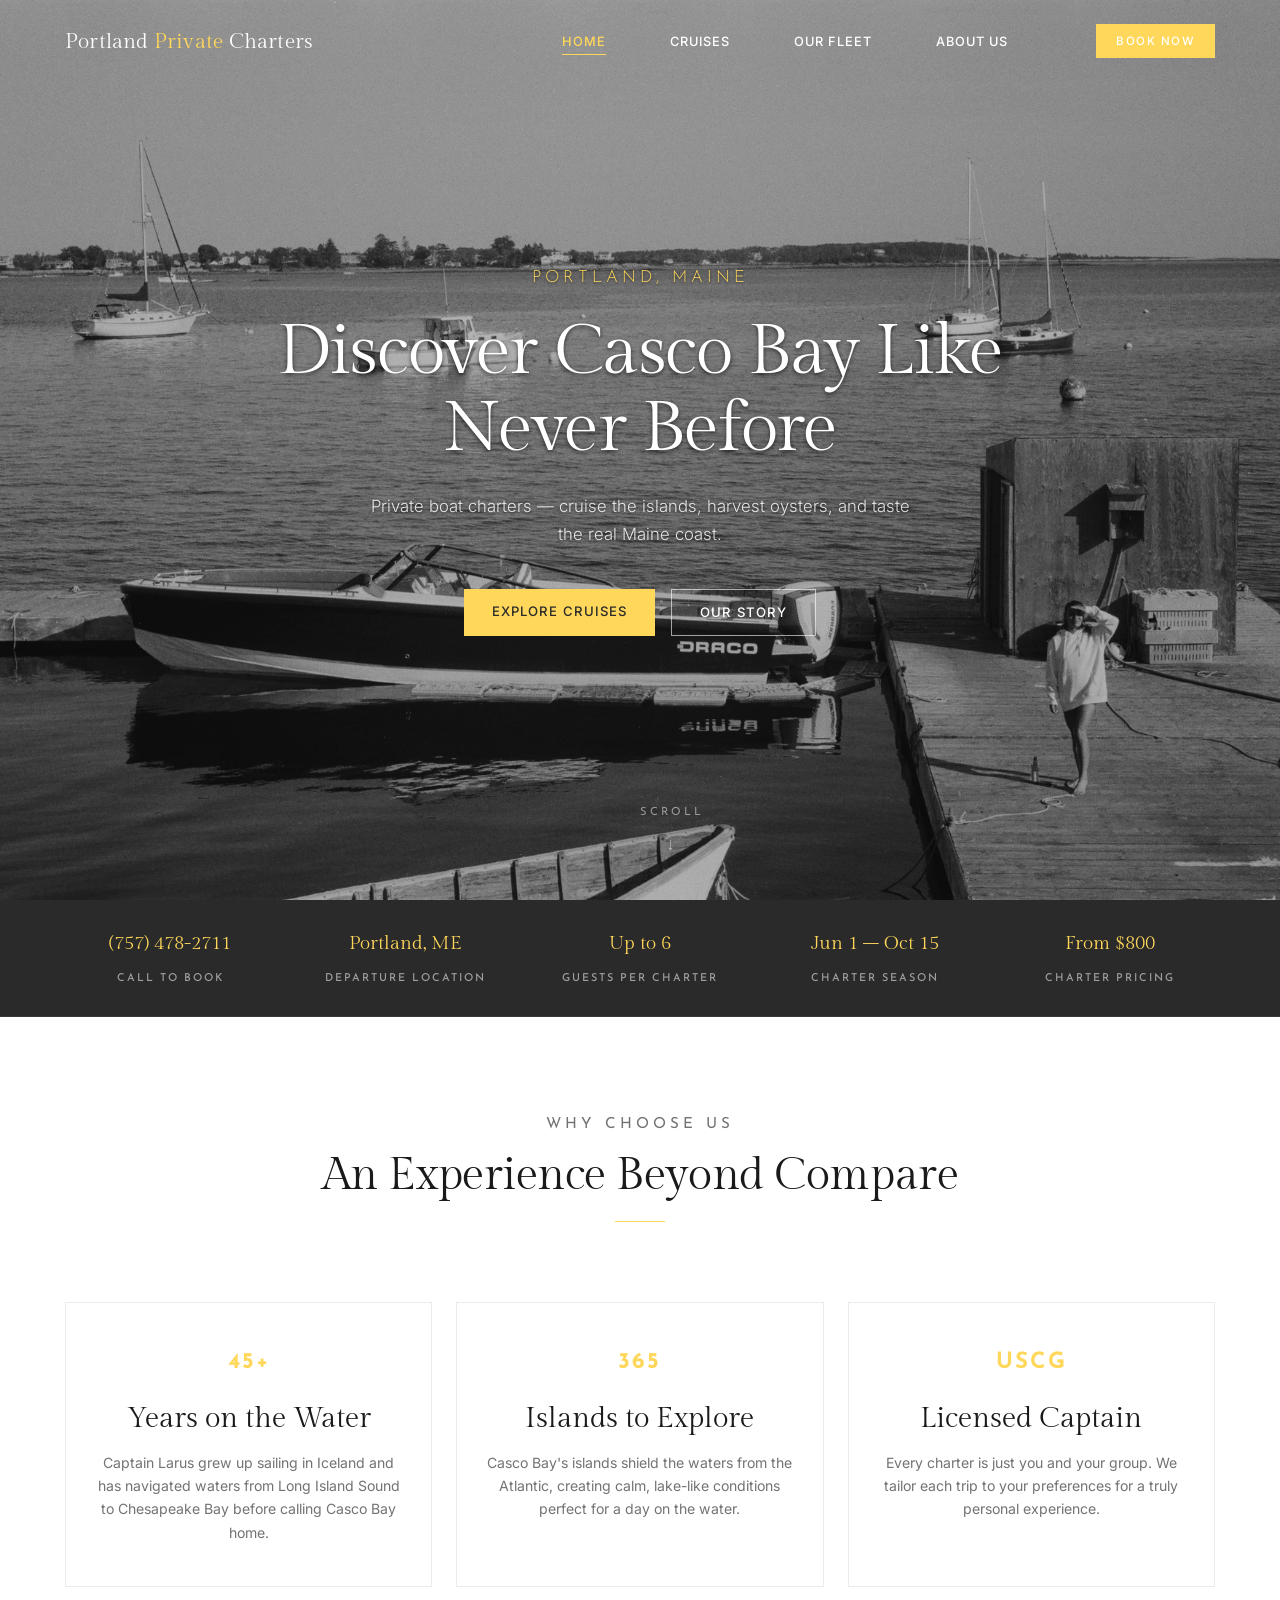
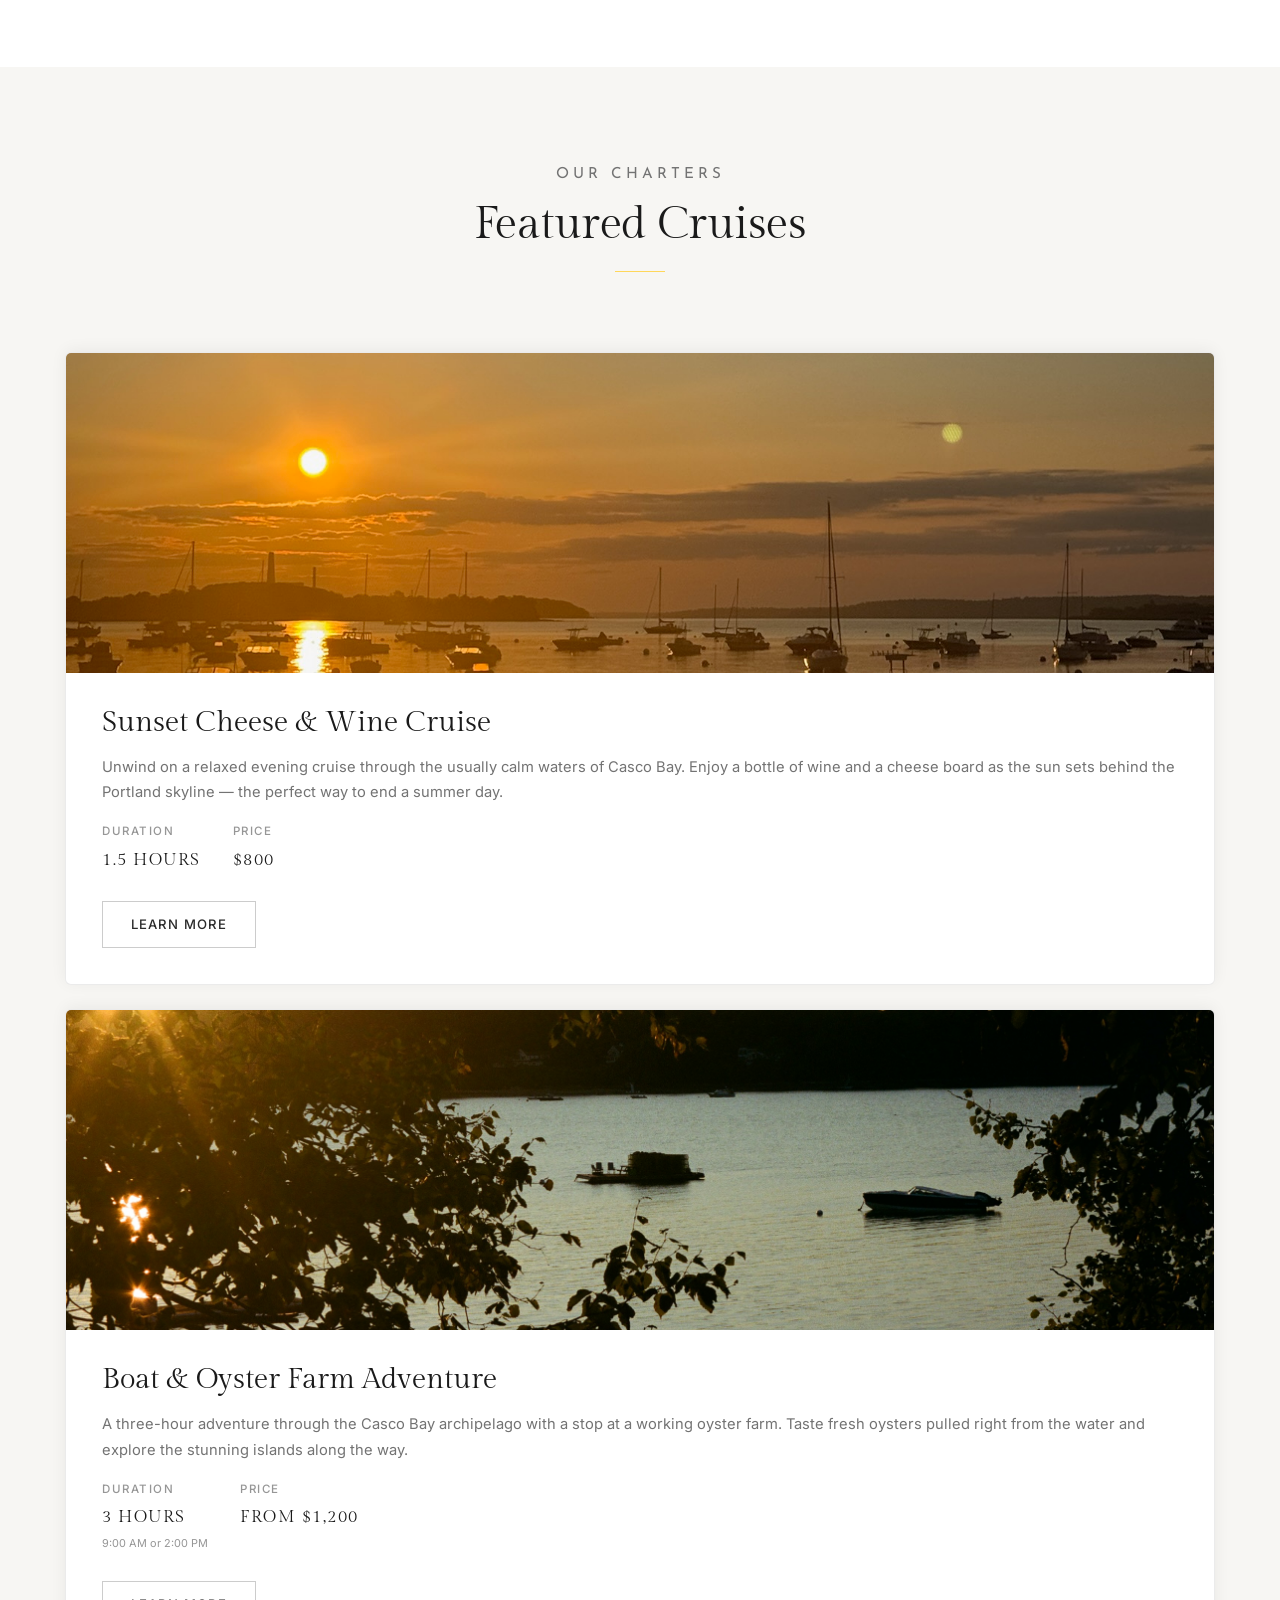
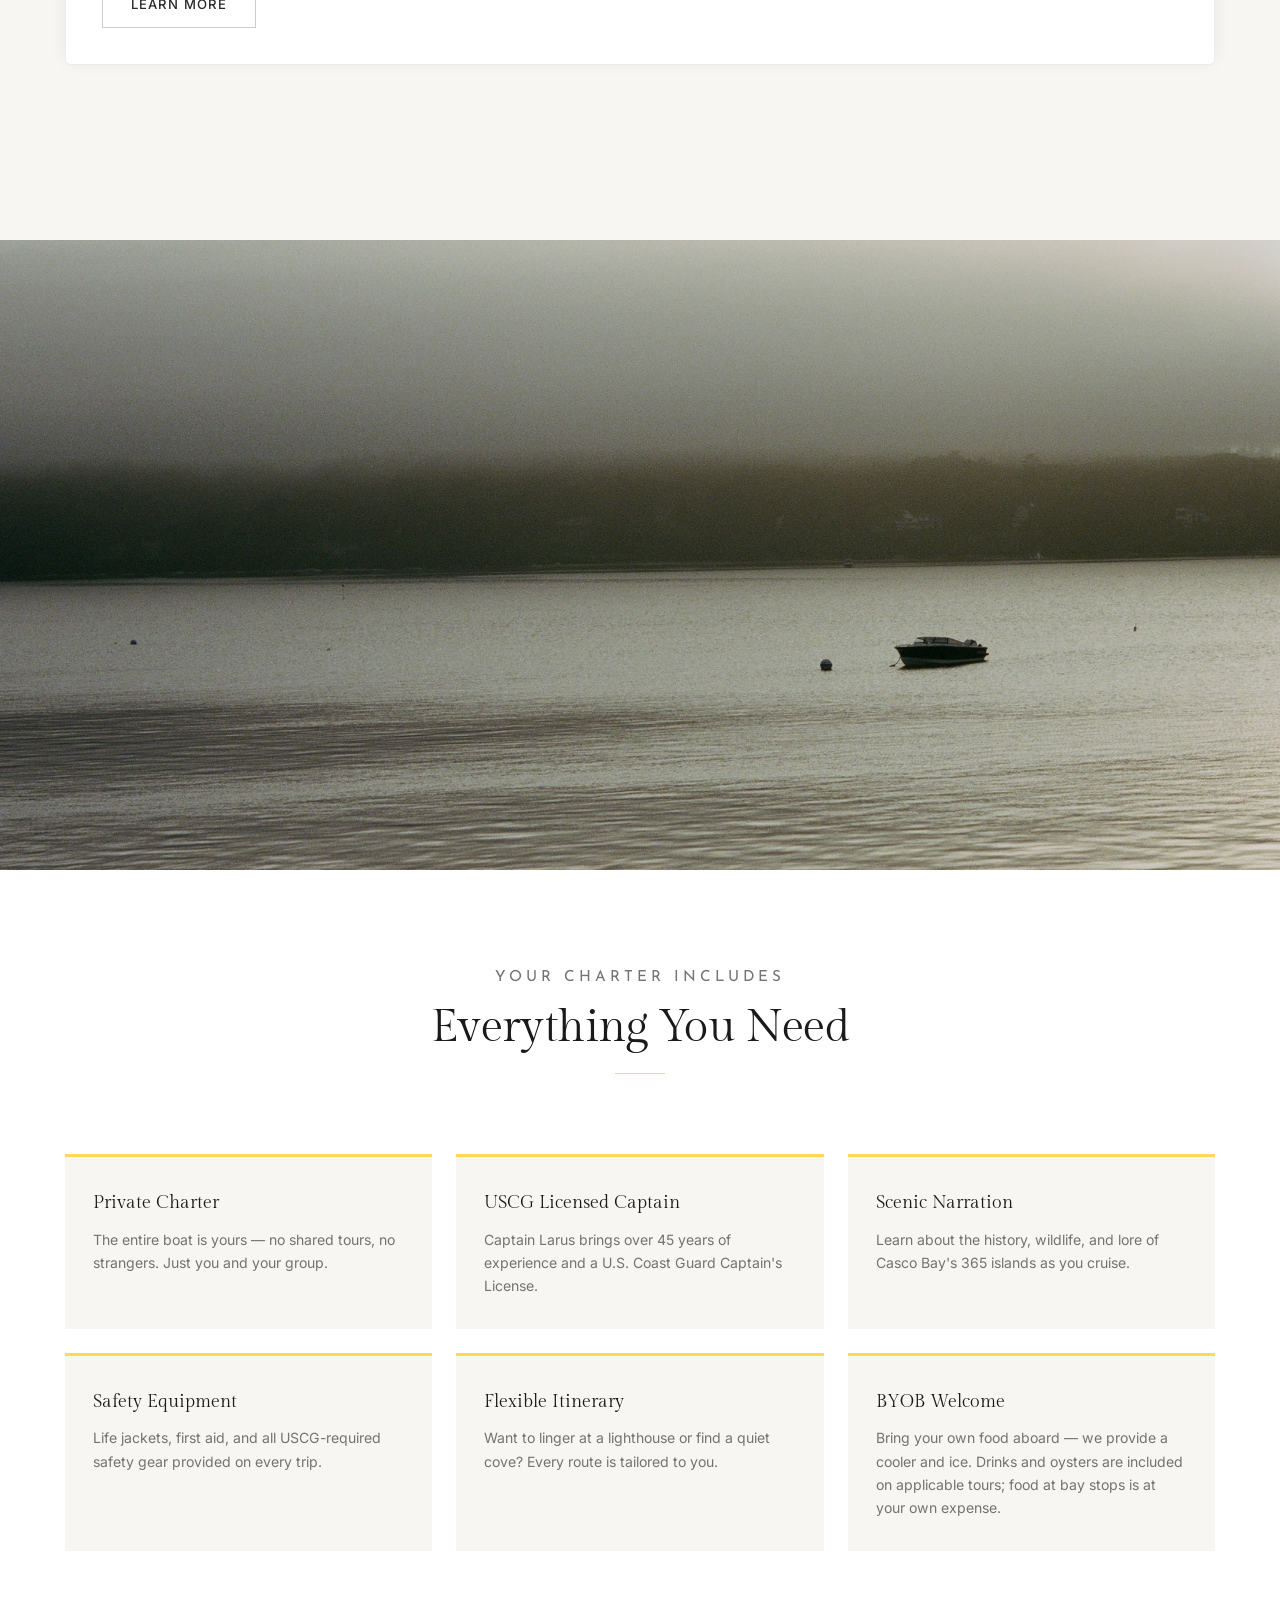
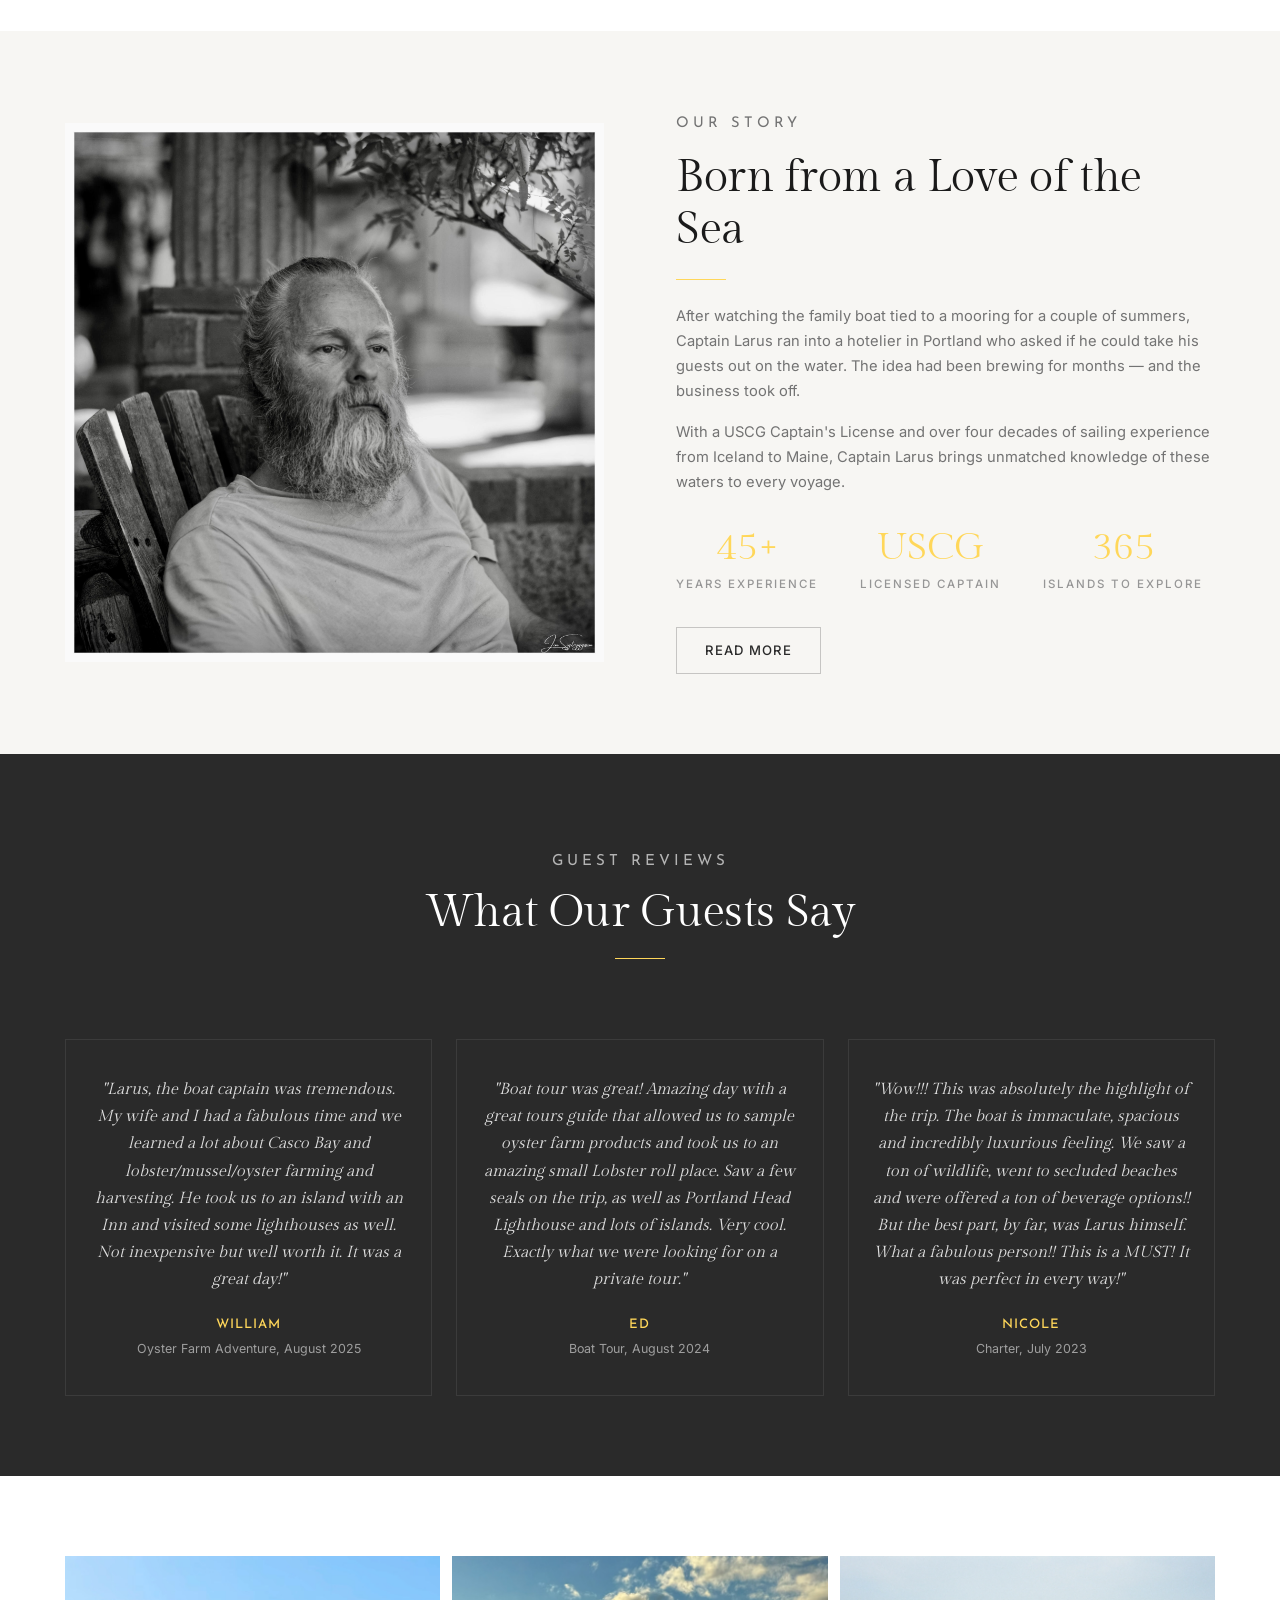
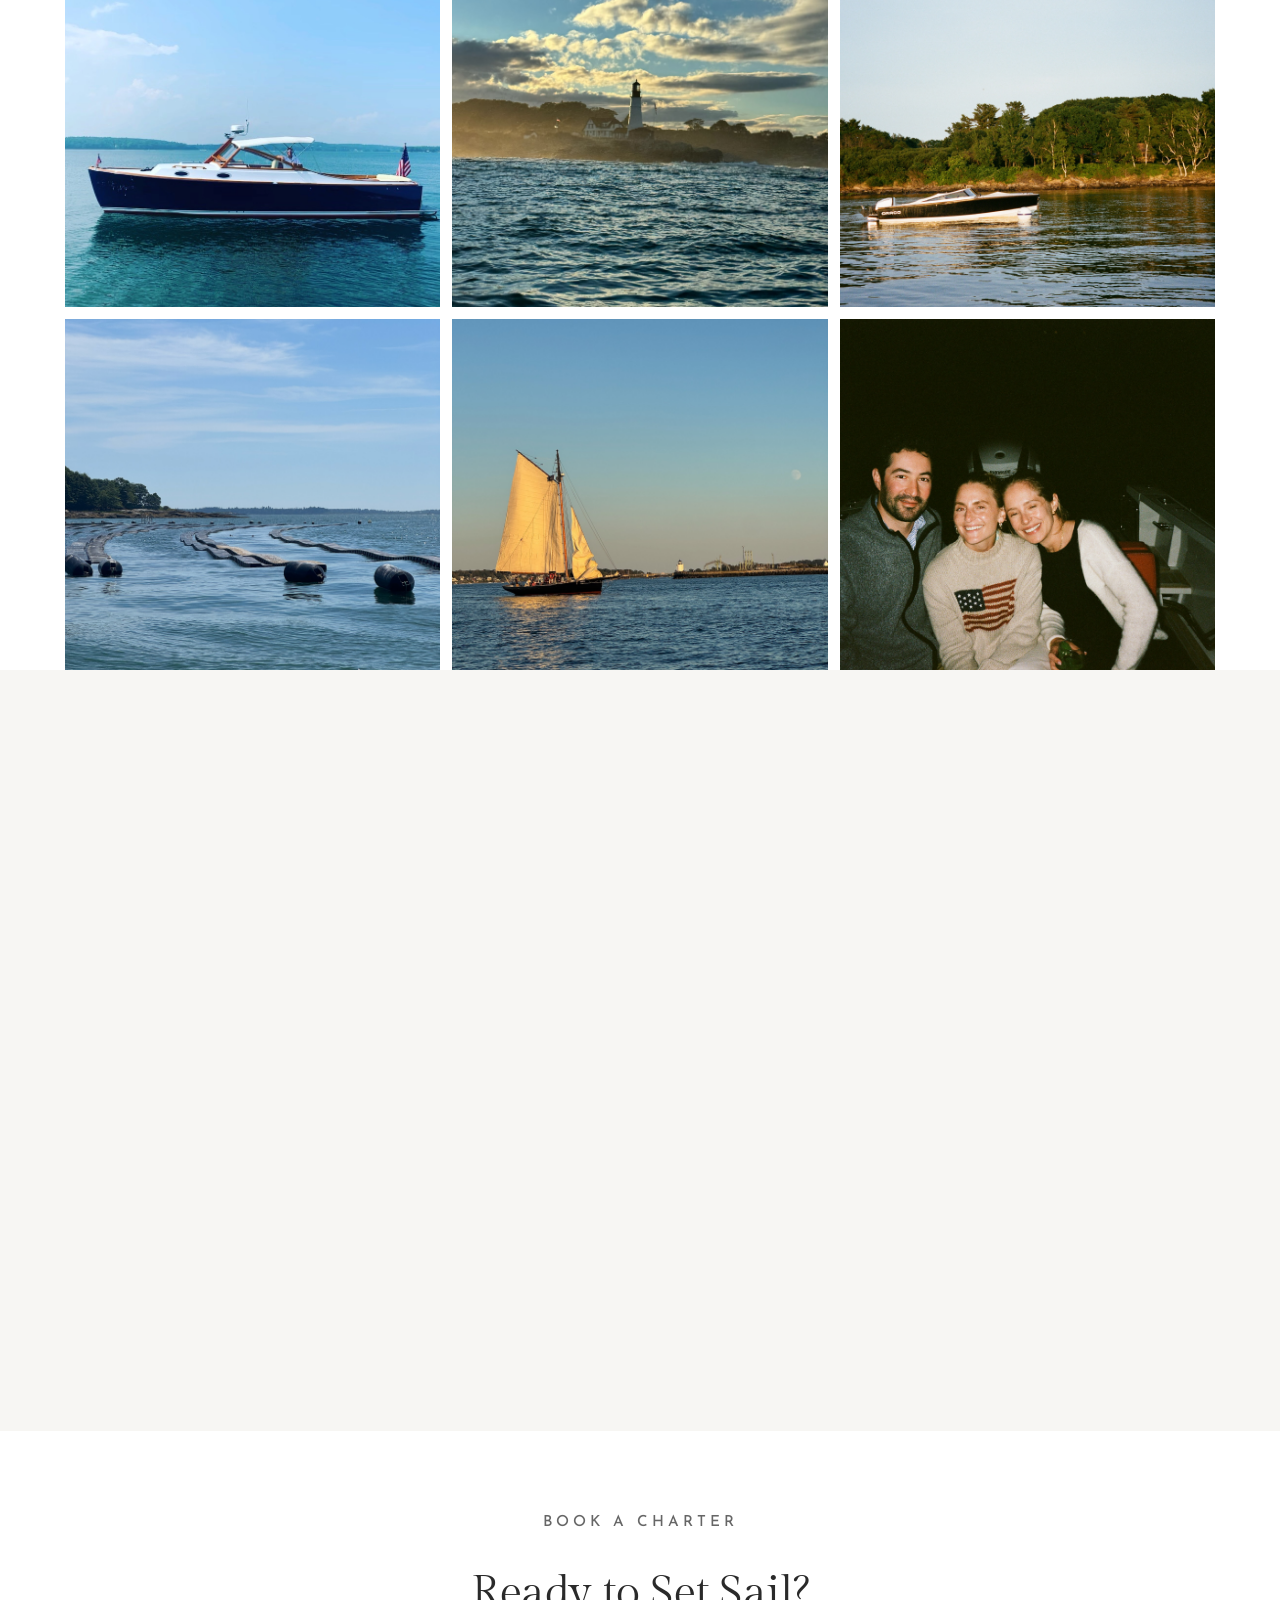
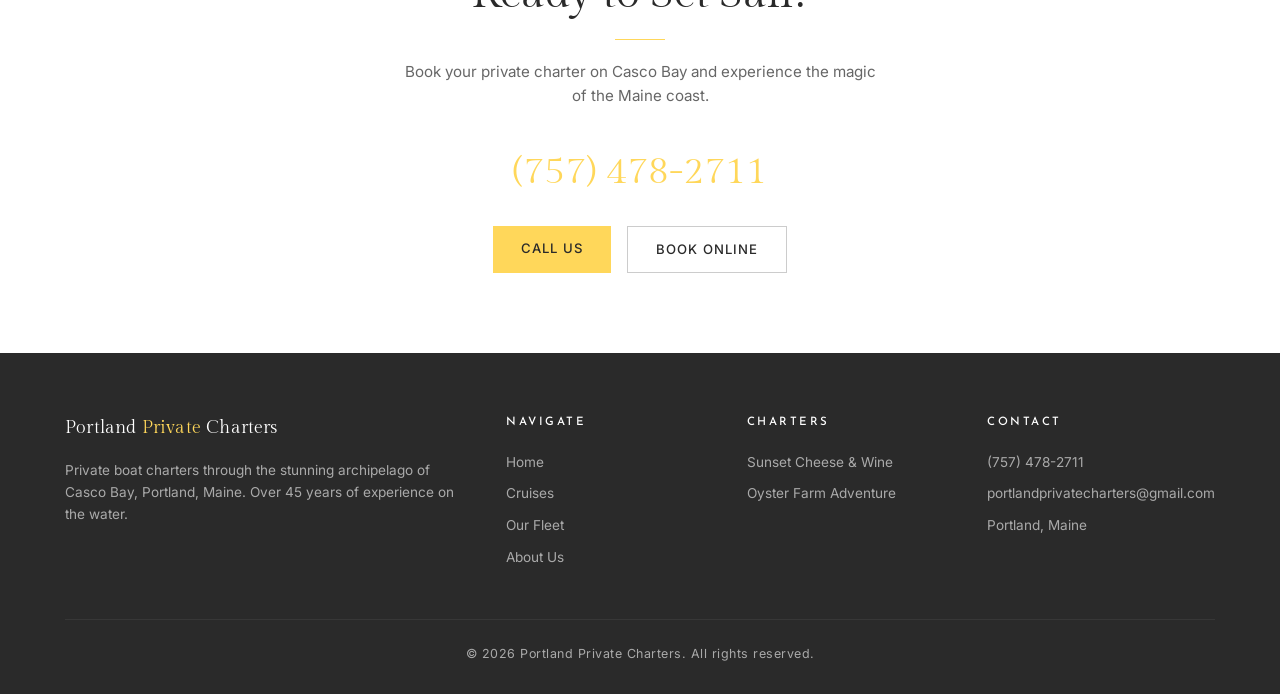
==== index.html @ 1cfd848e "Update Google Maps location link across all pages" ====
<!DOCTYPE html>
<html lang="en">
<head>
  <meta charset="UTF-8">
  <meta name="viewport" content="width=device-width, initial-scale=1.0">
  <title>Portland Private Charters — Casco Bay, Maine</title>
  <meta name="description" content="Private boat charters on Casco Bay, Portland Maine. Over 45 years of experience on the water. Unforgettable cruises through the islands.">
  <link rel="preconnect" href="https://fonts.googleapis.com">
  <link rel="preconnect" href="https://fonts.gstatic.com" crossorigin>
  <link href="https://fonts.googleapis.com/css2?family=Gilda+Display&family=Inter:wght@300;400;500;600;700&family=Josefin+Sans:wght@300;400;500;700&display=swap" rel="stylesheet">
  <link rel="stylesheet" href="css/style.css">
</head>
<body>

  <!-- Navigation -->
  <nav class="navbar">
    <div class="container">
      <a href="index.html" class="logo">Portland <span>Private</span> Charters</a>
      <ul class="nav-links">
        <li><a href="index.html" class="active">Home</a></li>
        <li><a href="cruises.html">Cruises</a></li>
        <li><a href="fleet.html">Our Fleet</a></li>
        <li><a href="about.html">About Us</a></li>
        <li><a href="book.html" class="btn btn-gold nav-cta">Book Now</a></li>
      </ul>
      <div class="hamburger">
        <span></span>
        <span></span>
        <span></span>
      </div>
    </div>
  </nav>

  <!-- Hero -->
  <section class="hero">
    <div class="hero-bg">
      <img src="images/831530010036-2.jpg" alt="Draco at the dock, vintage black and white">
    </div>
    <div class="hero-overlay"></div>
    <div class="hero-content">
      <p class="section-label">Portland, Maine</p>
      <h1>Discover Casco Bay Like Never Before</h1>
      <p>Private boat charters — cruise the islands, harvest oysters, and taste the real Maine coast.</p>
      <div class="hero-buttons">
        <a href="cruises.html" class="btn btn-gold">Explore Cruises</a>
        <a href="about.html" class="btn btn-outline">Our Story</a>
      </div>
    </div>
    <div class="hero-scroll">
      Scroll
      <span class="arrow">&#8595;</span>
    </div>
  </section>

  <!-- Quick Info Bar -->
  <section class="info-bar">
    <div class="container">
      <div class="info-bar-grid">
        <div class="info-bar-item">
          <span class="info-bar-value"><a href="tel:+17574782711">(757) 478-2711</a></span>
          <span class="info-bar-label">Call to Book</span>
        </div>
        <div class="info-bar-item">
          <span class="info-bar-value"><a href="https://share.google/2xyIWOcaP1XQRHjCo" target="_blank">Portland, ME</a></span>
          <span class="info-bar-label">Departure Location</span>
        </div>
        <div class="info-bar-item">
          <span class="info-bar-value">Up to 6</span>
          <span class="info-bar-label">Guests per Charter</span>
        </div>
        <div class="info-bar-item">
          <span class="info-bar-value">Jun 1 &ndash; Oct 15</span>
          <span class="info-bar-label">Charter Season</span>
        </div>
        <div class="info-bar-item">
          <span class="info-bar-value">From $800</span>
          <span class="info-bar-label">Charter Pricing</span>
        </div>
      </div>
    </div>
  </section>

  <!-- Features -->
  <section class="section">
    <div class="container">
      <div class="section-header reveal-text">
        <p class="section-label">Why Choose Us</p>
        <h2>An Experience Beyond Compare</h2>
        <div class="gold-line gold-line-animate"></div>
      </div>
      <div class="features-grid reveal-stagger">
        <div class="feature-card">
          <div class="feature-icon">45+</div>
          <h3>Years on the Water</h3>
          <p>Captain Larus grew up sailing in Iceland and has navigated waters from Long Island Sound to Chesapeake Bay before calling Casco Bay home.</p>
        </div>
        <div class="feature-card">
          <div class="feature-icon">365</div>
          <h3>Islands to Explore</h3>
          <p>Casco Bay's islands shield the waters from the Atlantic, creating calm, lake-like conditions perfect for a day on the water.</p>
        </div>
        <div class="feature-card">
          <div class="feature-icon">USCG</div>
          <h3>Licensed Captain</h3>
          <p>Every charter is just you and your group. We tailor each trip to your preferences for a truly personal experience.</p>
        </div>
      </div>
    </div>
  </section>

  <!-- Featured Cruises -->
  <section class="section section-cream">
    <div class="container">
      <div class="section-header reveal-text">
        <p class="section-label">Our Charters</p>
        <h2>Featured Cruises</h2>
        <div class="gold-line gold-line-animate"></div>
      </div>
      <div class="cruises-preview-grid reveal-stagger">
        <div class="cruise-preview-card">
          <div class="cruise-preview-image">
            <img src="images/IMG_7226.jpg" alt="Golden sunset over Casco Bay harbor" style="object-position: center 55%">
          </div>
          <div class="cruise-preview-body">
            <h3>Sunset Cheese &amp; Wine Cruise</h3>
            <p>Unwind on a relaxed evening cruise through the usually calm waters of Casco Bay. Enjoy a bottle of wine and a cheese board as the sun sets behind the Portland skyline — the perfect way to end a summer day.</p>
            <div class="cruise-details">
              <div class="cruise-detail">Duration<strong>1.5 Hours</strong></div>
              <div class="cruise-detail">Price<strong>$800</strong></div>
            </div>
            <a href="cruises.html" class="btn btn-outline-dark">Learn More</a>
          </div>
        </div>
        <div class="cruise-preview-card">
          <div class="cruise-preview-image">
            <img src="images/IMG_4499 (2).jpg" alt="Boats on Casco Bay at golden hour through the trees">
          </div>
          <div class="cruise-preview-body">
            <h3>Boat &amp; Oyster Farm Adventure</h3>
            <p>A three-hour adventure through the Casco Bay archipelago with a stop at a working oyster farm. Taste fresh oysters pulled right from the water and explore the stunning islands along the way.</p>
            <div class="cruise-details">
              <div class="cruise-detail">Duration<strong>3 Hours</strong><span class="cruise-detail-sub">9:00 AM or 2:00 PM</span></div>
              <div class="cruise-detail">Price<strong>From $1,200</strong></div>
            </div>
            <a href="cruises.html" class="btn btn-outline-dark">Learn More</a>
          </div>
        </div>
      </div>
      <div class="section-link reveal">
        <a href="cruises.html" class="btn btn-outline-dark">View All Cruises</a>
      </div>
    </div>
  </section>

  <!-- Full-width image band -->
  <div class="image-band">
    <img src="images/905450020025-2 (2).jpg" alt="Misty morning on Casco Bay">
    <div class="image-band-overlay"></div>
  </div>

  <!-- What's Included -->
  <section class="section">
    <div class="container">
      <div class="section-header reveal-text">
        <p class="section-label">Your Charter Includes</p>
        <h2>Everything You Need</h2>
        <div class="gold-line gold-line-animate"></div>
      </div>
      <div class="includes-grid reveal-stagger">
        <div class="includes-item">
          <h4>Private Charter</h4>
          <p>The entire boat is yours — no shared tours, no strangers. Just you and your group.</p>
        </div>
        <div class="includes-item">
          <h4>USCG Licensed Captain</h4>
          <p>Captain Larus brings over 45 years of experience and a U.S. Coast Guard Captain's License.</p>
        </div>
        <div class="includes-item">
          <h4>Scenic Narration</h4>
          <p>Learn about the history, wildlife, and lore of Casco Bay's 365 islands as you cruise.</p>
        </div>
        <div class="includes-item">
          <h4>Safety Equipment</h4>
          <p>Life jackets, first aid, and all USCG-required safety gear provided on every trip.</p>
        </div>
        <div class="includes-item">
          <h4>Flexible Itinerary</h4>
          <p>Want to linger at a lighthouse or find a quiet cove? Every route is tailored to you.</p>
        </div>
        <div class="includes-item">
          <h4>BYOB Welcome</h4>
          <p>Bring your own food aboard — we provide a cooler and ice. Drinks and oysters are included on applicable tours; food at bay stops is at your own expense.</p>
        </div>
      </div>
    </div>
  </section>

  <!-- About Preview -->
  <section class="section section-cream">
    <div class="container">
      <div class="about-preview reveal-scale">
        <div class="about-image">
          <img src="images/IMG_0747.jpg" alt="Captain Larus Isfeld, black and white portrait">
          <div class="about-image-accent"></div>
        </div>
        <div class="about-text">
          <p class="section-label">Our Story</p>
          <h2>Born from a Love of the Sea</h2>
          <div class="gold-line gold-line-left"></div>
          <p>After watching the family boat tied to a mooring for a couple of summers, Captain Larus ran into a hotelier in Portland who asked if he could take his guests out on the water. The idea had been brewing for months — and the business took off.</p>
          <p>With a USCG Captain's License and over four decades of sailing experience from Iceland to Maine, Captain Larus brings unmatched knowledge of these waters to every voyage.</p>
          <div class="stat-row">
            <div class="stat">
              <span class="stat-number">45+</span>
              <span class="stat-label">Years Experience</span>
            </div>
            <div class="stat">
              <span class="stat-number">USCG</span>
              <span class="stat-label">Licensed Captain</span>
            </div>
            <div class="stat">
              <span class="stat-number">365</span>
              <span class="stat-label">Islands to Explore</span>
            </div>
          </div>
          <a href="about.html" class="btn btn-outline-dark">Read More</a>
        </div>
      </div>
    </div>
  </section>

  <!-- Testimonials -->
  <section class="section section-dark">
    <div class="container">
      <div class="section-header reveal-text">
        <p class="section-label">Guest Reviews</p>
        <h2>What Our Guests Say</h2>
        <div class="gold-line gold-line-animate"></div>
      </div>
      <div class="testimonials-grid reveal-stagger">
        <div class="testimonial-card">
          <p class="testimonial-quote">"Larus, the boat captain was tremendous. My wife and I had a fabulous time and we learned a lot about Casco Bay and lobster/mussel/oyster farming and harvesting. He took us to an island with an Inn and visited some lighthouses as well. Not inexpensive but well worth it. It was a great day!"</p>
          <p class="testimonial-name">William</p>
          <p class="testimonial-detail">Oyster Farm Adventure, August 2025</p>
        </div>
        <div class="testimonial-card">
          <p class="testimonial-quote">"Boat tour was great! Amazing day with a great tours guide that allowed us to sample oyster farm products and took us to an amazing small Lobster roll place. Saw a few seals on the trip, as well as Portland Head Lighthouse and lots of islands. Very cool. Exactly what we were looking for on a private tour."</p>
          <p class="testimonial-name">Ed</p>
          <p class="testimonial-detail">Boat Tour, August 2024</p>
        </div>
        <div class="testimonial-card">
          <p class="testimonial-quote">"Wow!!! This was absolutely the highlight of the trip. The boat is immaculate, spacious and incredibly luxurious feeling. We saw a ton of wildlife, went to secluded beaches and were offered a ton of beverage options!! But the best part, by far, was Larus himself. What a fabulous person!! This is a MUST! It was perfect in every way!"</p>
          <p class="testimonial-name">Nicole</p>
          <p class="testimonial-detail">Charter, July 2023</p>
        </div>
      </div>
    </div>
  </section>

  <!-- Image gallery band -->
  <section class="section section-flush-bottom">
    <div class="container">
      <div class="image-gallery reveal-stagger">
        <div class="gallery-item">
          <img src="images/gemma-casco-bay.jpg" alt="The Gemma on turquoise water in Casco Bay">
        </div>
        <div class="gallery-item">
          <img src="images/IMG_0744.jpg" alt="Portland Head Light from the water">
        </div>
        <div class="gallery-item">
          <img src="images/IMG_8136 (1).jpg" alt="Draco cruising past island on calm water">
        </div>
        <div class="gallery-item">
          <img src="images/IMG_7374 (2).jpg" alt="Oyster farm buoys on Casco Bay">
        </div>
        <div class="gallery-item">
          <img src="images/IMG_8780.jpg" alt="Sailboat at golden hour">
        </div>
        <div class="gallery-item">
          <img src="images/IMG_8150 (1).jpg" alt="Happy guests enjoying a cruise on the bay">
        </div>
      </div>
    </div>
  </section>

  <!-- FAQ -->
  <section class="section section-cream">
    <div class="container">
      <div class="section-header reveal-text">
        <p class="section-label">Planning Your Charter</p>
        <h2>Frequently Asked Questions</h2>
        <div class="gold-line gold-line-animate"></div>
      </div>
      <div class="faq-list reveal">
        <div class="faq-item">
          <button class="faq-question">Can we bring our own food and drinks on board?</button>
          <div class="faq-answer">
            <p>You're welcome to bring your own food aboard any charter — we provide a cooler and ice to keep things cold. On our Sunset Cheese &amp; Wine Cruise, a bottle of wine and a cheese board are included. On the Oyster Farm Adventure, drinks and fresh oysters are provided. Any food purchased at island or bay stops is at the guest's expense.</p>
          </div>
        </div>
        <div class="faq-item">
          <button class="faq-question">Is the experience suitable for kids?</button>
          <div class="faq-answer">
            <p>Yes! Our charters are family-friendly and suitable for kids of all ages. Children love seeing the islands, spotting wildlife, and learning from the oyster farmers.</p>
          </div>
        </div>
        <div class="faq-item">
          <button class="faq-question">How many guests can join the charter?</button>
          <div class="faq-answer">
            <p>Our boat comfortably accommodates up to 6 passengers for the standard tours. Each charter is completely private — it's just your group and our captain.</p>
          </div>
        </div>
        <div class="faq-item">
          <button class="faq-question">Is the charter weather dependent?</button>
          <div class="faq-answer">
            <p>Yes, weather and sea conditions do affect our ability to operate safely. We closely monitor forecasts and will contact you in advance if conditions look unfavorable. If we need to cancel or reschedule due to weather, we'll work with you to find an alternative date or provide a full refund. Your safety and comfort are our top priorities.</p>
          </div>
        </div>
        <div class="faq-item">
          <button class="faq-question">What's included in the tour price?</button>
          <div class="faq-answer">
            <p>Your private charter includes the captain and crew, all safety equipment, fresh oyster tastings (on oyster farm tour), or a bottle of wine and a cheese board (on sunset cruise), and fuel.</p>
          </div>
        </div>
        <div class="faq-item">
          <button class="faq-question">What is your cancellation policy?</button>
          <div class="faq-answer">
            <p>If we cancel due to weather conditions, a full refund will be issued. If the guest cancels up to 7 days before the scheduled tour, a 50% refund will be issued.</p>
          </div>
        </div>
      </div>
    </div>
  </section>

  <!-- CTA Banner -->
  <section class="cta-banner">
    <p class="section-label">Book a Charter</p>
    <h2>Ready to Set Sail?</h2>
    <div class="gold-line"></div>
    <p>Book your private charter on Casco Bay and experience the magic of the Maine coast.</p>
    <a href="tel:+17574782711" class="cta-phone">(757) 478-2711</a>
    <div class="cta-buttons">
      <a href="tel:+17574782711" class="btn btn-gold">Call Us</a>
      <a href="book.html" class="btn btn-outline-dark">Book Online</a>
    </div>
  </section>

  <!-- Footer -->
  <footer class="footer">
    <div class="container">
      <div class="footer-grid">
        <div class="footer-brand">
          <div class="logo">Portland <span>Private</span> Charters</div>
          <p>Private boat charters through the stunning archipelago of Casco Bay, Portland, Maine. Over 45 years of experience on the water.</p>
        </div>
        <div class="footer-col">
          <h4>Navigate</h4>
          <a href="index.html">Home</a>
          <a href="cruises.html">Cruises</a>
          <a href="fleet.html">Our Fleet</a>
          <a href="about.html">About Us</a>
        </div>
        <div class="footer-col">
          <h4>Charters</h4>
          <a href="cruises.html">Sunset Cheese &amp; Wine</a>
          <a href="cruises.html">Oyster Farm Adventure</a>
        </div>
        <div class="footer-col footer-contact-text">
          <h4>Contact</h4>
          <a href="tel:+17574782711">(757) 478-2711</a>
          <a href="mailto:portlandprivatecharters@gmail.com">portlandprivatecharters@gmail.com</a>
          <a href="https://share.google/2xyIWOcaP1XQRHjCo" target="_blank">Portland, Maine</a>
        </div>
      </div>
      <div class="footer-contact-icons">
        <a href="tel:+17574782711" aria-label="Call us">
          <svg width="22" height="22" viewBox="0 0 24 24" fill="none" stroke="currentColor" stroke-width="1.5" stroke-linecap="round" stroke-linejoin="round"><path d="M22 16.92v3a2 2 0 0 1-2.18 2 19.79 19.79 0 0 1-8.63-3.07 19.5 19.5 0 0 1-6-6 19.79 19.79 0 0 1-3.07-8.67A2 2 0 0 1 4.11 2h3a2 2 0 0 1 2 1.72c.127.96.361 1.903.7 2.81a2 2 0 0 1-.45 2.11L8.09 9.91a16 16 0 0 0 6 6l1.27-1.27a2 2 0 0 1 2.11-.45c.907.339 1.85.573 2.81.7A2 2 0 0 1 22 16.92z"/></svg>
        </a>
        <a href="mailto:portlandprivatecharters@gmail.com" aria-label="Email us">
          <svg width="22" height="22" viewBox="0 0 24 24" fill="none" stroke="currentColor" stroke-width="1.5" stroke-linecap="round" stroke-linejoin="round"><rect x="2" y="4" width="20" height="16" rx="2"/><path d="m22 7-8.97 5.7a1.94 1.94 0 0 1-2.06 0L2 7"/></svg>
        </a>
        <a href="https://share.google/2xyIWOcaP1XQRHjCo" target="_blank" aria-label="Our location">
          <svg width="22" height="22" viewBox="0 0 24 24" fill="none" stroke="currentColor" stroke-width="1.5" stroke-linecap="round" stroke-linejoin="round"><path d="M21 10c0 7-9 13-9 13s-9-6-9-13a9 9 0 0 1 18 0z"/><circle cx="12" cy="10" r="3"/></svg>
        </a>
      </div>
      <div class="footer-bottom">
        &copy; 2026 Portland Private Charters. All rights reserved.
      </div>
    </div>
  </footer>

  <script src="js/main.js"></script>
</body>
</html>
---- css/style.css ----
/* ============================================
   Portland Private Charters — Main Stylesheet
   Matched to Framer site design system
   ============================================ */

/* ---------- Reset & Base ---------- */
*, *::before, *::after { box-sizing: border-box; margin: 0; padding: 0; }

:root {
  --gold: #ffd75a;
  --gold-hover: #ffc93c;
  --charcoal: #2a2a2a;
  --white: #ffffff;
  --off-white: #f7f6f3;
  --text: #1a1a1a;
  --text-mid: #737373;
  --text-light: #969696;
  --divider: rgba(0,0,0,0.08);
  --font-display: 'Gilda Display', serif;
  --font-body: 'Inter', sans-serif;
  --font-accent: 'Switzer', 'Josefin Sans', sans-serif;
  --ease: cubic-bezier(0.44, 0, 0.56, 1);
}

html { scroll-behavior: smooth; }

body {
  font-family: var(--font-body);
  color: var(--text);
  line-height: 1.6;
  background: var(--white);
  font-weight: 400;
  -webkit-font-smoothing: antialiased;
  -moz-osx-font-smoothing: grayscale;
}

a { text-decoration: none; color: inherit; }
ul { list-style: none; }
img { max-width: 100%; display: block; }

.container {
  max-width: 1200px;
  margin: 0 auto;
  padding: 0 25px;
}

/* ---------- Typography ---------- */
h1, h2, h3, h4 { font-family: var(--font-display); font-weight: 400; }

h1 { font-size: clamp(2.6rem, 5.5vw, 4.5rem); line-height: 1.1; letter-spacing: -0.02em; }
h2 { font-size: clamp(1.8rem, 3.5vw, 3rem); line-height: 1.15; letter-spacing: -0.01em; }
h3 { font-size: clamp(1.3rem, 2.5vw, 1.8rem); line-height: 1.25; }

.section-label {
  font-family: var(--font-accent);
  text-transform: uppercase;
  letter-spacing: 4px;
  font-size: 0.72rem;
  font-weight: 500;
  color: var(--gold);
  margin-bottom: 12px;
}

/* ---------- Buttons ---------- */
.btn {
  display: inline-block;
  padding: 12px 28px;
  font-family: var(--font-body);
  font-size: 0.82rem;
  font-weight: 500;
  letter-spacing: 1px;
  text-transform: uppercase;
  border: none;
  cursor: pointer;
  transition: color 0.4s var(--ease), background 0.4s var(--ease), border-color 0.4s var(--ease), transform 0.4s var(--ease), box-shadow 0.4s var(--ease);
}

.btn-gold {
  background: var(--gold);
  color: var(--charcoal);
}
.btn-gold:hover {
  background: var(--gold-hover);
  transform: translateY(-1px);
  box-shadow: 0 4px 16px rgba(255,215,90,0.3);
}

.btn-outline {
  background: transparent;
  color: var(--white);
  border: 1px solid rgba(255,255,255,0.6);
}
.btn-outline:hover {
  color: #dedede;
  border-color: #dedede;
}

.btn-outline-dark {
  background: transparent;
  color: var(--charcoal);
  border: 1px solid rgba(0,0,0,0.2);
}
.btn-outline-dark:hover {
  border-color: var(--charcoal);
  background: var(--charcoal);
  color: var(--white);
}

/* ---------- Navigation ---------- */
.navbar {
  position: fixed;
  top: 0;
  left: 0;
  width: 100%;
  z-index: 10;
  padding: 24px 0;
  transition: all 0.4s var(--ease);
}

.navbar.scrolled {
  background: rgba(42, 42, 42, 0.95);
  backdrop-filter: blur(12px);
  -webkit-backdrop-filter: blur(12px);
  padding: 16px 0;
}

.navbar .container {
  display: flex;
  align-items: center;
  justify-content: space-between;
}

.logo {
  font-family: var(--font-display);
  font-size: 1.3rem;
  color: var(--white);
  white-space: nowrap;
  letter-spacing: 0.01em;
}
.logo span { color: var(--gold); }

.nav-links {
  display: flex;
  gap: 64px;
  align-items: center;
}

.nav-links a {
  color: var(--white);
  font-family: var(--font-body);
  font-size: 0.8rem;
  font-weight: 500;
  letter-spacing: 1px;
  text-transform: uppercase;
  transition: color 0.4s var(--ease);
  position: relative;
}

.nav-links a::after {
  content: '';
  position: absolute;
  bottom: -6px;
  left: 0;
  width: 0;
  height: 1px;
  background: var(--gold);
  transition: width 0.4s var(--ease);
}

.nav-links a:hover { color: #dedede; }
.nav-links a.active { color: var(--gold); }
.nav-links a:hover::after,
.nav-links a.active::after { width: 100%; }

.nav-cta { margin-left: 24px; }
.nav-cta.btn { padding: 8px 20px; font-size: 0.72rem; letter-spacing: 1.5px; }

/* Hamburger */
.hamburger {
  display: none;
  flex-direction: column;
  gap: 6px;
  cursor: pointer;
  z-index: 11;
}
.hamburger span {
  width: 24px;
  height: 1.5px;
  background: var(--white);
  transition: all 0.4s var(--ease);
}
.hamburger.open span:nth-child(1) { transform: rotate(45deg) translate(5px, 5px); }
.hamburger.open span:nth-child(2) { opacity: 0; }
.hamburger.open span:nth-child(3) { transform: rotate(-45deg) translate(5px, -5px); }

/* ---------- Hero ---------- */
.hero {
  position: relative;
  height: 100vh;
  min-height: 600px;
  display: flex;
  align-items: center;
  justify-content: center;
  text-align: center;
  color: var(--white);
  overflow: hidden;
}

.hero-bg {
  position: absolute;
  inset: 0;
  background: var(--charcoal);
  z-index: 0;
  will-change: transform;
}

.hero-bg img {
  width: 100%;
  height: 100%;
  object-fit: cover;
  opacity: 0.75;
}

.hero-overlay {
  position: absolute;
  inset: 0;
  background: rgba(0, 0, 0, 0.1);
  z-index: 1;
}

.hero-content {
  position: relative;
  z-index: 2;
  max-width: 820px;
  padding: 0 25px;
}

.hero-content .section-label { color: var(--gold); margin-bottom: 20px; }

.hero-content h1 {
  margin-bottom: 24px;
  text-shadow: 0 2px 4px rgba(0, 0, 0, 0.6);
}

.hero-content p {
  font-size: 1.05rem;
  font-weight: 300;
  color: rgba(255,255,255,0.85);
  max-width: 560px;
  margin: 0 auto 40px;
  line-height: 1.7;
  text-shadow: 0 1px 3px rgba(0, 0, 0, 0.5);
}

.hero-buttons {
  display: flex;
  gap: 16px;
  justify-content: center;
  flex-wrap: wrap;
}

.hero-scroll {
  position: absolute;
  bottom: 40px;
  left: 50%;
  transform: translateX(-50%);
  z-index: 2;
  color: rgba(255,255,255,0.5);
  font-size: 0.7rem;
  letter-spacing: 3px;
  text-transform: uppercase;
  text-align: center;
  font-family: var(--font-accent);
}
.hero-scroll .arrow {
  display: block;
  margin-top: 10px;
  font-size: 1.1rem;
  animation: bounce 2.5s infinite;
}
@keyframes bounce {
  0%, 100% { transform: translateY(0); }
  50% { transform: translateY(6px); }
}

/* ---------- Page Hero (inner pages) ---------- */
.page-hero {
  position: relative;
  height: 55vh;
  min-height: 400px;
  display: flex;
  align-items: center;
  justify-content: center;
  text-align: center;
  color: var(--white);
  overflow: hidden;
}

.page-hero .hero-bg {
  position: absolute;
  inset: 0;
  z-index: 0;
  background: var(--charcoal);
  will-change: transform;
}
.page-hero .hero-bg img {
  width: 100%;
  height: 100%;
  object-fit: cover;
  opacity: 0.7;
}
.page-hero .hero-overlay {
  position: absolute;
  inset: 0;
  background: rgba(0, 0, 0, 0.12);
  z-index: 1;
}

.page-hero-content { position: relative; z-index: 2; }
.page-hero-content .section-label { margin-bottom: 12px; }
.page-hero-content h1 {
  margin-bottom: 16px;
  text-shadow: 0 2px 4px rgba(0,0,0,0.6);
}
.page-hero-content p {
  font-size: 1rem;
  font-weight: 300;
  color: rgba(255,255,255,0.78);
  max-width: 520px;
  margin: 0 auto;
}

/* ---------- Full-width Image Band ---------- */
.image-band {
  position: relative;
  height: 70vh;
  min-height: 400px;
  overflow: hidden;
}
.image-band img {
  width: 100%;
  height: 100%;
  object-fit: cover;
  will-change: transform;
}
.image-band-overlay {
  position: absolute;
  inset: 0;
  background: rgba(0,0,0,0.15);
  z-index: 1;
}
.image-band-content {
  position: absolute;
  inset: 0;
  z-index: 2;
  display: flex;
  align-items: center;
  justify-content: center;
  text-align: center;
  color: var(--white);
  padding: 0 25px;
}
.image-band-content h2 {
  text-shadow: 0 1px 2px rgba(0,0,0,0.6);
  max-width: 700px;
}

/* ---------- Section Shared ---------- */
.section { padding: 80px 0; }
.section-dark { background: var(--charcoal); color: var(--white); }
.section-cream { background: var(--off-white); }
.section-header {
  text-align: center;
  max-width: 640px;
  margin: 0 auto 60px;
}
.section-header p {
  margin-top: 16px;
  color: var(--text-mid);
  font-size: 0.95rem;
  font-weight: 400;
}
.section-dark .section-header p { color: rgba(255,255,255,0.65); }

/* ---------- Gold Divider ---------- */
.gold-line {
  width: 50px;
  height: 1px;
  background: var(--gold);
  margin: 20px auto;
}
.gold-line-left { margin: 16px 0 24px; }

/* ---------- Section Spacing Utilities ---------- */
.section-flush-top { padding-top: 0; }
.section-flush-bottom { padding-bottom: 0; }
.section-flush { padding-top: 0; padding-bottom: 0; }

/* ---------- Fleet Model Info ---------- */
.fleet-model { font-size: 0.82rem; color: var(--text-light); margin-top: 4px; }
.fleet-model strong { color: var(--text); }
.split-text .btn { margin-top: 16px; }

/* ---------- Fleet Gallery Frame ---------- */
.fleet-gallery-frame {
  border: 1px solid var(--gold);
  padding: 36px;
  background: var(--white);
}
.fleet-gallery-frame .section-label {
  margin-bottom: 12px;
}
.fleet-gallery-frame .gold-line {
  margin-bottom: 28px;
}

/* ---------- Image Grid Gallery ---------- */
.image-gallery {
  display: grid;
  grid-template-columns: repeat(3, 1fr);
  gap: 12px;
}
.image-gallery .gallery-item {
  overflow: hidden;
  aspect-ratio: 1.068;
}
.image-gallery .gallery-item.tall {
  grid-row: span 2;
  aspect-ratio: auto;
}
.image-gallery .gallery-item.wide {
  grid-column: span 2;
  aspect-ratio: auto;
}
.image-gallery .gallery-item img {
  width: 100%;
  height: 100%;
  object-fit: cover;
  transition: transform 0.6s var(--ease);
}
.image-gallery .gallery-item:hover img {
  transform: scale(1.04);
}

/* ---------- Feature Cards ---------- */
.features-grid {
  display: grid;
  grid-template-columns: repeat(3, 1fr);
  gap: 24px;
}

.feature-card {
  text-align: center;
  padding: 42px 28px;
  background: var(--white);
  border: 1px solid var(--divider);
  transition: all 0.4s var(--ease);
}

.feature-card:hover {
  transform: translateY(-4px);
  box-shadow: 0 8px 28px rgba(0,0,0,0.08);
  border-color: var(--gold);
}

.feature-icon {
  font-size: 1.4rem;
  margin-bottom: 20px;
  color: var(--gold);
  font-family: var(--font-accent);
  font-weight: 700;
  letter-spacing: 2px;
  text-transform: uppercase;
}

.feature-card h3 { margin-bottom: 14px; }
.feature-card p {
  color: var(--text-mid);
  font-size: 0.88rem;
  line-height: 1.65;
  font-weight: 400;
}

/* ---------- About Preview (home) ---------- */
.about-preview {
  display: grid;
  grid-template-columns: 1fr 1fr;
  gap: 72px;
  align-items: center;
}

.about-image {
  position: relative;
  overflow: hidden;
}

.about-image img {
  width: 100%;
  height: 100%;
  object-fit: cover;
  transition: transform 0.6s var(--ease);
}
.about-image:hover img { transform: scale(1.03); }

.about-image-accent {
  position: absolute;
  bottom: -10px;
  right: -10px;
  width: 45%;
  height: 45%;
  border: 1px solid var(--gold);
  z-index: -1;
}

.about-text .section-label { text-align: left; }
.about-text h2 { margin-bottom: 24px; }
.about-text p {
  color: var(--text-mid);
  margin-bottom: 16px;
  font-size: 0.92rem;
  line-height: 1.7;
  font-weight: 400;
}

.stat-row {
  display: flex;
  gap: 42px;
  margin: 32px 0;
}

.stat { text-align: center; }
.stat-number {
  font-family: var(--font-display);
  font-size: 2.4rem;
  color: var(--gold);
  display: block;
  line-height: 1.1;
}
.stat-label {
  font-size: 0.72rem;
  text-transform: uppercase;
  letter-spacing: 2px;
  color: var(--text-light);
  font-weight: 500;
  margin-top: 6px;
}

/* ---------- Two-col image + text ---------- */
.split-section {
  display: grid;
  grid-template-columns: 1fr 1fr;
  min-height: 500px;
}
.split-section.reverse .split-image { order: 2; }
.split-section.reverse .split-text { order: 1; }

.split-image {
  overflow: hidden;
  position: relative;
}
.split-image img {
  width: 100%;
  height: 100%;
  object-fit: cover;
  will-change: transform;
  transition: transform 0.6s var(--ease);
}
.split-image:hover img { transform: scale(1.03); }

.split-text {
  display: flex;
  flex-direction: column;
  justify-content: center;
  padding: 60px 72px;
}
.split-text .section-label { text-align: left; }
.split-text h2 { margin-bottom: 20px; }
.split-text p {
  color: var(--text-mid);
  font-size: 0.92rem;
  margin-bottom: 16px;
  line-height: 1.7;
}

/* ---------- Cruises Grid ---------- */
.cruises-grid {
  display: grid;
  grid-template-columns: 1fr;
  gap: 56px;
}

.cruise-card {
  background: var(--white);
  overflow: hidden;
  border: 1px solid var(--divider);
  border-radius: 6px;
  transition: all 0.4s var(--ease);
}
.cruise-card:hover {
  box-shadow: 0 8px 28px rgba(0,0,0,0.08);
  transform: translateY(-3px);
  border-color: var(--gold);
}

.cruise-card-image {
  height: 340px;
  overflow: hidden;
}
.cruise-card-image img {
  width: 100%;
  height: 100%;
  object-fit: cover;
  transition: transform 0.6s var(--ease);
}
.cruise-card:hover .cruise-card-image img { transform: scale(1.04); }

.cruise-card-body { padding: 36px 40px 40px; }
.cruise-card-body h3 { margin-bottom: 14px; }
.cruise-card-body p {
  color: var(--text-mid);
  font-size: 0.92rem;
  margin-bottom: 24px;
  line-height: 1.75;
}

.cruise-boat-options {
  margin-bottom: 28px;
}
.cruise-boat-option {
  padding: 20px 0;
  border-bottom: 1px solid rgba(0,0,0,0.08);
  font-size: 0.88rem;
  color: var(--text-light);
  line-height: 1.6;
}
.cruise-boat-option > strong {
  color: var(--text);
  font-size: 0.95rem;
}
.cruise-boat-option:last-of-type {
  border-bottom: none;
}
.cruise-boat-option .cruise-details {
  margin-bottom: 0;
  margin-top: 12px;
}

.cruise-details {
  display: flex;
  gap: 32px;
  margin-bottom: 28px;
  flex-wrap: wrap;
}

.cruise-detail {
  font-size: 0.72rem;
  text-transform: uppercase;
  letter-spacing: 1.5px;
  color: var(--text-light);
  font-weight: 500;
}
.cruise-detail strong {
  color: var(--text);
  display: block;
  margin-top: 6px;
  font-family: var(--font-display);
  font-size: 1.05rem;
  font-weight: 400;
}
.cruise-detail-sub {
  display: block;
  font-size: 0.68rem;
  color: var(--text-light);
  margin-top: 4px;
  font-family: var(--font-body);
  text-transform: none;
  letter-spacing: 0;
  font-weight: 400;
}

/* ---------- Cruise Card Expanded ---------- */
.cruise-card-expanded .cruise-card-image {
  height: 420px;
}

.cruise-highlights {
  margin: 32px 0;
  padding: 32px 36px;
  border: 1px solid var(--gold);
  background: var(--off-white);
}
.cruise-highlights h4 {
  font-family: var(--font-display);
  font-size: 1.1rem;
  margin-bottom: 24px;
  color: var(--text);
}
.highlights-list {
  list-style: none;
  padding: 0;
  margin: 0;
  display: flex;
  flex-direction: column;
  gap: 0;
}
.highlights-list li {
  display: flex;
  flex-direction: column;
  gap: 6px;
  padding: 18px 0 18px 24px;
  position: relative;
}
.highlights-list li::before {
  content: '';
  position: absolute;
  left: 0;
  top: 24px;
  width: 8px;
  height: 8px;
  background: var(--gold);
  border-radius: 50%;
}
.highlights-list li:not(:last-child) {
  border-bottom: 1px dashed var(--divider);
}
.highlights-list li strong {
  font-size: 0.9rem;
  color: var(--text);
  font-weight: 600;
}
.highlights-list li span {
  font-size: 0.85rem;
  color: var(--text-mid);
  line-height: 1.7;
}

.cruise-gallery {
  display: grid;
  grid-template-columns: repeat(3, 1fr);
  gap: 14px;
  margin-bottom: 32px;
}
.cruise-gallery img {
  width: 100%;
  height: 220px;
  object-fit: cover;
  border-radius: 6px;
  transition: transform 0.4s var(--ease);
}
.cruise-gallery img:hover {
  transform: scale(1.03);
}

/* ---------- Fleet Grid ---------- */
.fleet-grid {
  display: grid;
  grid-template-columns: repeat(auto-fit, minmax(360px, 1fr));
  gap: 24px;
}

.fleet-card {
  background: var(--white);
  overflow: hidden;
  border: 1px solid var(--divider);
  transition: all 0.4s var(--ease);
}
.fleet-card:hover { box-shadow: 0 8px 28px rgba(0,0,0,0.08); }

.fleet-card-image {
  height: 320px;
  overflow: hidden;
}
.fleet-card-image img {
  width: 100%;
  height: 100%;
  object-fit: cover;
  transition: transform 0.6s var(--ease);
}
.fleet-card:hover .fleet-card-image img { transform: scale(1.04); }

.fleet-card-body { padding: 28px; }
.fleet-card-body h3 { margin-bottom: 6px; }
.fleet-card-body .fleet-type {
  font-family: var(--font-accent);
  font-size: 0.72rem;
  text-transform: uppercase;
  letter-spacing: 2px;
  color: var(--gold);
  margin-bottom: 16px;
  font-weight: 500;
}
.fleet-card-body p {
  color: var(--text-mid);
  font-size: 0.88rem;
  margin-bottom: 20px;
  line-height: 1.65;
}

.fleet-specs {
  display: grid;
  grid-template-columns: repeat(3, 1fr);
  gap: 16px;
  padding-top: 20px;
  border-top: 1px solid var(--divider);
}
.fleet-spec {
  text-align: center;
  font-size: 0.72rem;
  text-transform: uppercase;
  letter-spacing: 1.5px;
  color: var(--text-light);
  font-weight: 500;
}
.fleet-spec strong {
  display: block;
  font-family: var(--font-display);
  font-size: 1.1rem;
  font-weight: 400;
  color: var(--text);
  margin-bottom: 4px;
}

/* ---------- About Page ---------- */

/* Casco Bay section */
.casco-bay-quote {
  text-align: center;
  max-width: 800px;
  margin: 0 auto;
  padding: 40px 0;
}
.casco-bay-quote blockquote {
  font-family: var(--font-display);
  font-size: clamp(1.3rem, 2.5vw, 1.8rem);
  line-height: 1.6;
  color: var(--white);
  font-style: italic;
}
.casco-bay-quote cite {
  display: block;
  margin-top: 24px;
  font-style: normal;
  font-family: var(--font-accent);
  font-size: 0.78rem;
  letter-spacing: 2px;
  text-transform: uppercase;
  color: var(--gold);
  font-weight: 500;
}

/* Light-mode quote (when inside section-cream) */
.section-cream .casco-bay-quote blockquote {
  color: var(--text);
}
.section-cream .section-header p {
  color: var(--text-mid);
}

/* Certifications */
.cert-grid {
  display: grid;
  grid-template-columns: repeat(auto-fit, minmax(250px, 1fr));
  gap: 24px;
  margin-top: 40px;
}
.cert-card {
  text-align: center;
  padding: 36px 24px;
  border: 1px solid rgba(255,255,255,0.08);
  transition: border-color 0.4s var(--ease);
}
.cert-card:hover { border-color: var(--gold); }
.cert-card h4 { margin-bottom: 8px; font-size: 1.1rem; }
.cert-card p { color: rgba(255,255,255,0.6); font-size: 0.85rem; line-height: 1.6; }
.cert-label {
  font-family: var(--font-accent);
  font-size: 0.72rem;
  letter-spacing: 2px;
  text-transform: uppercase;
  color: var(--gold);
  font-weight: 500;
  margin-bottom: 16px;
}

/* Light-mode cert cards */
.section-cream .cert-card,
.section-light .cert-card {
  border-color: var(--gold);
  background: var(--white);
}
.section-cream .cert-card h4,
.section-light .cert-card h4 {
  color: var(--text);
}
.section-cream .cert-card p,
.section-light .cert-card p {
  color: var(--text-mid);
}

/* ---------- CTA Banner ---------- */
.cta-banner {
  text-align: center;
  padding: 80px 25px;
  background: var(--white);
  color: var(--charcoal);
}
.cta-banner h2 { margin-bottom: 16px; }
.cta-banner p {
  color: rgba(0,0,0,0.6);
  max-width: 480px;
  margin: 0 auto 32px;
  font-size: 0.95rem;
}

/* ---------- Footer ---------- */
.footer {
  background: var(--charcoal);
  color: rgba(255,255,255,0.6);
  padding: 60px 0 30px;
}

.footer-grid {
  display: grid;
  grid-template-columns: 2fr 1fr 1fr 1fr;
  gap: 40px;
  margin-bottom: 40px;
}

.footer-brand .logo { font-size: 1.15rem; margin-bottom: 16px; }
.footer-brand p { font-size: 0.85rem; line-height: 1.65; }

.footer-col h4 {
  font-family: var(--font-accent);
  font-size: 0.72rem;
  text-transform: uppercase;
  letter-spacing: 2.5px;
  color: var(--white);
  margin-bottom: 20px;
  font-weight: 500;
}
.footer-col a {
  display: block;
  font-size: 0.85rem;
  margin-bottom: 10px;
  transition: color 0.4s var(--ease);
}
.footer-col a:hover { color: var(--gold); }

.footer-bottom {
  border-top: 1px solid rgba(255,255,255,0.06);
  padding-top: 24px;
  text-align: center;
  font-size: 0.78rem;
  letter-spacing: 0.5px;
}

/* ---------- Hero Contact ---------- */
.hero-contact {
  margin-top: 52px;
  font-size: 0.82rem;
  color: rgba(255,255,255,0.65);
  font-weight: 400;
  letter-spacing: 0.5px;
}
.hero-contact a {
  color: rgba(255,255,255,0.65);
  transition: color 0.4s var(--ease);
}
.hero-contact a:hover { color: var(--gold); }

/* ---------- Quick Info Bar ---------- */
.info-bar {
  background: var(--charcoal);
  padding: 28px 0;
  border-bottom: 1px solid rgba(255,255,255,0.06);
}
.info-bar-grid {
  display: grid;
  grid-template-columns: repeat(5, 1fr);
  gap: 24px;
  text-align: center;
}
.info-bar-item { padding: 0 12px; }
.info-bar-value {
  display: block;
  font-family: var(--font-display);
  font-size: 1.2rem;
  color: var(--gold);
  margin-bottom: 4px;
}
.info-bar-value a { color: var(--gold); }
.info-bar-value a:hover { color: var(--gold-hover); }
.info-bar-label {
  font-family: var(--font-accent);
  font-size: 0.68rem;
  text-transform: uppercase;
  letter-spacing: 2px;
  color: rgba(255,255,255,0.55);
  font-weight: 500;
}

/* ---------- Cruises Preview (Home) ---------- */
.cruises-preview-grid {
  display: flex;
  flex-direction: column;
  gap: 24px;
}
.cruise-preview-card {
  position: sticky;
  top: 100px;
  background: var(--white);
  border: 1px solid var(--divider);
  border-radius: 6px;
  overflow: hidden;
  transition: all 0.4s var(--ease);
  box-shadow: 0 -2px 16px rgba(0,0,0,0.06);
  z-index: 1;
}
.cruise-preview-card:nth-child(2) {
  top: 120px;
  z-index: 2;
}
.cruise-preview-card:hover {
  box-shadow: 0 8px 28px rgba(0,0,0,0.12);
  border-color: var(--gold);
}
.cruise-preview-image {
  height: 320px;
  overflow: hidden;
}
.cruise-preview-image img {
  width: 100%;
  height: 100%;
  object-fit: cover;
  object-position: center;
  transition: transform 0.6s var(--ease);
}
.cruise-preview-card:hover .cruise-preview-image img { transform: scale(1.04); }
.cruise-preview-body { padding: 32px 36px 36px; }
.cruise-preview-body h3 { margin-bottom: 14px; }
.cruise-preview-body p {
  color: var(--text-mid);
  font-size: 0.92rem;
  margin-bottom: 16px;
  line-height: 1.75;
}
.section-link {
  text-align: center;
  margin-top: 48px;
}

/* ---------- What's Included Grid ---------- */
.includes-grid {
  display: grid;
  grid-template-columns: repeat(3, 1fr);
  gap: 24px;
}
.includes-item {
  padding: 32px 28px;
  border-top: 3px solid var(--gold);
  background: var(--off-white);
}
.includes-item h4 {
  font-size: 1.1rem;
  margin-bottom: 10px;
}
.includes-item p {
  color: var(--text-mid);
  font-size: 0.88rem;
  line-height: 1.65;
}

/* ---------- Testimonials ---------- */
.testimonials-grid {
  display: grid;
  grid-template-columns: repeat(3, 1fr);
  gap: 24px;
}
.testimonial-card {
  text-align: center;
  padding: 36px 24px;
  border: 1px solid rgba(255,255,255,0.08);
  transition: border-color 0.4s var(--ease);
}
.testimonial-card:hover { border-color: var(--gold); }
.testimonial-quote {
  font-family: var(--font-display);
  font-style: italic;
  font-size: 1rem;
  line-height: 1.7;
  color: rgba(255,255,255,0.85);
  margin-bottom: 20px;
}
.testimonial-name {
  font-family: var(--font-accent);
  font-size: 0.82rem;
  font-weight: 500;
  color: var(--gold);
  letter-spacing: 1px;
  text-transform: uppercase;
}
.testimonial-detail {
  font-size: 0.78rem;
  color: rgba(255,255,255,0.55);
  margin-top: 4px;
}

/* ---------- FAQ Accordion ---------- */
.faq-list {
  max-width: 760px;
  margin: 0 auto;
}
.faq-item {
  border-bottom: 1px solid var(--divider);
}
.faq-question {
  width: 100%;
  text-align: left;
  background: none;
  border: none;
  padding: 20px 0;
  font-family: var(--font-display);
  font-size: 1.1rem;
  color: var(--text);
  cursor: pointer;
  display: flex;
  justify-content: space-between;
  align-items: center;
  transition: color 0.3s var(--ease);
}
.faq-question::after {
  content: '+';
  font-family: var(--font-body);
  font-size: 1.3rem;
  color: var(--gold);
  transition: transform 0.3s var(--ease);
  flex-shrink: 0;
  margin-left: 16px;
}
.faq-item.open .faq-question::after {
  transform: rotate(45deg);
}
.faq-question:hover { color: var(--gold); }
.faq-answer {
  max-height: 0;
  overflow: hidden;
  transition: max-height 0.4s var(--ease), padding 0.4s var(--ease);
}
.faq-item.open .faq-answer {
  max-height: 300px;
}
.faq-answer p {
  padding-bottom: 20px;
  color: var(--text-mid);
  font-size: 0.9rem;
  line-height: 1.7;
}

/* ---------- CTA Enhanced ---------- */
.cta-phone {
  display: block;
  font-family: var(--font-display);
  font-size: clamp(1.6rem, 3vw, 2.4rem);
  color: var(--gold);
  margin-bottom: 24px;
  transition: color 0.4s var(--ease);
}
.cta-phone:hover { color: var(--gold-hover); }
.cta-buttons {
  display: flex;
  gap: 16px;
  justify-content: center;
  flex-wrap: wrap;
}

/* ---------- Footer Contact Icons (mobile only) ---------- */
.footer-contact-icons {
  display: none;
}

/* ---------- Footer Social ---------- */
.footer-social {
  display: flex;
  justify-content: center;
  gap: 20px;
  padding-bottom: 24px;
}
.footer-social a {
  color: rgba(255,255,255,0.55);
  transition: color 0.4s var(--ease);
}
.footer-social a:hover { color: var(--gold); }

/* ---------- Booking Form ---------- */
.booking-form {
  max-width: 720px;
  margin: 0 auto;
}

.form-grid {
  display: grid;
  grid-template-columns: 1fr 1fr;
  gap: 20px 24px;
}

.form-group label {
  display: block;
  font-family: var(--font-accent);
  font-size: 0.72rem;
  font-weight: 500;
  text-transform: uppercase;
  letter-spacing: 2px;
  color: var(--text-mid);
  margin-bottom: 8px;
}

.form-group input,
.form-group select,
.form-group textarea {
  width: 100%;
  padding: 12px 14px;
  font-family: var(--font-body);
  font-size: 0.92rem;
  color: var(--text);
  background: var(--white);
  border: 1px solid var(--divider);
  border-radius: 0;
  transition: border-color 0.3s var(--ease);
  -webkit-appearance: none;
  appearance: none;
}

.form-group input:focus,
.form-group select:focus,
.form-group textarea:focus {
  outline: none;
  border-color: var(--gold);
}

.form-group select {
  background-image: url("data:image/svg+xml,%3Csvg width='10' height='6' viewBox='0 0 10 6' xmlns='http://www.w3.org/2000/svg'%3E%3Cpath d='M1 1l4 4 4-4' stroke='%23737373' stroke-width='1.5' fill='none'/%3E%3C/svg%3E");
  background-repeat: no-repeat;
  background-position: right 14px center;
  padding-right: 36px;
}

.form-group-guests {
  display: flex;
  gap: 16px;
}
.guest-field { flex: 1; }

.form-note {
  font-size: 0.82rem;
  color: var(--text-light);
  margin: 12px 0 20px;
}

.form-full {
  margin-bottom: 8px;
}

.form-submit {
  display: block;
  width: 100%;
  max-width: 280px;
  margin: 24px auto 0;
  text-align: center;
}

#form-status {
  text-align: center;
  padding: 0;
  font-size: 0.9rem;
  margin-top: 8px;
}
#form-status.success {
  color: #2e7d32;
  background: #e8f5e9;
  padding: 14px;
}
#form-status.error {
  color: #c62828;
  background: #ffebee;
  padding: 14px;
}

.direct-contact {
  text-align: center;
  margin-top: 48px;
  padding-top: 32px;
  border-top: 1px solid var(--divider);
}
.direct-contact p {
  font-size: 0.92rem;
  color: var(--text-mid);
  margin-bottom: 6px;
}
.direct-contact a {
  color: var(--gold);
  transition: color 0.3s var(--ease);
}
.direct-contact a:hover {
  color: var(--gold-hover);
}

/* ---------- Calendar Embed ---------- */
.calendar-wrap {
  text-align: center;
}
.calendar-iframe {
  width: 100%;
  max-width: 900px;
  height: 500px;
  margin: 0 auto;
  background: var(--white);
  border: 1px solid var(--divider);
}

.map-wrap { border-radius: 0; overflow: hidden; }
.map-iframe {
  width: 100%;
  height: 360px;
  border: 1px solid var(--divider);
}

/* ---------- Scroll Reveal Animation ---------- */
.reveal {
  opacity: 0;
  transform: translateY(30px);
  transition: opacity 0.8s var(--ease), transform 0.8s var(--ease);
}
.reveal.visible {
  opacity: 1;
  transform: translateY(0);
}

.reveal-delay-1 { transition-delay: 0.15s; }
.reveal-delay-2 { transition-delay: 0.3s; }
.reveal-delay-3 { transition-delay: 0.45s; }

/* ---------- Text Line Reveal (clip-mask stagger) ---------- */
.reveal-text { overflow: hidden; }
.reveal-text > * {
  opacity: 0;
  transform: translateY(100%);
  transition: opacity 0.9s cubic-bezier(0.16, 1, 0.3, 1),
              transform 0.9s cubic-bezier(0.16, 1, 0.3, 1);
}
.reveal-text.visible > * { opacity: 1; transform: translateY(0); }
.reveal-text.visible > *:nth-child(2) { transition-delay: 0.1s; }
.reveal-text.visible > *:nth-child(3) { transition-delay: 0.2s; }
.reveal-text.visible > *:nth-child(4) { transition-delay: 0.25s; }
.reveal-text.visible > *:nth-child(5) { transition-delay: 0.3s; }
.reveal-text.visible > *:nth-child(6) { transition-delay: 0.35s; }
.reveal-text.visible > *:nth-child(7) { transition-delay: 0.4s; }
.reveal-text.visible > *:nth-child(8) { transition-delay: 0.45s; }

/* ---------- Directional Slide Reveals ---------- */
.reveal-left {
  opacity: 0; transform: translateX(-60px);
  transition: opacity 0.9s cubic-bezier(0.16, 1, 0.3, 1),
              transform 0.9s cubic-bezier(0.16, 1, 0.3, 1);
}
.reveal-right {
  opacity: 0; transform: translateX(60px);
  transition: opacity 0.9s cubic-bezier(0.16, 1, 0.3, 1),
              transform 0.9s cubic-bezier(0.16, 1, 0.3, 1);
}
.reveal-left.visible, .reveal-right.visible {
  opacity: 1; transform: translateX(0);
}

/* ---------- Scale-up Reveal (images/gallery) ---------- */
.reveal-scale {
  opacity: 0; transform: scale(0.92);
  transition: opacity 1s cubic-bezier(0.16, 1, 0.3, 1),
              transform 1s cubic-bezier(0.16, 1, 0.3, 1);
}
.reveal-scale.visible { opacity: 1; transform: scale(1); }

/* ---------- Gold Line Grow ---------- */
.gold-line-animate { width: 0; transition: width 0.8s cubic-bezier(0.16, 1, 0.3, 1) 0.3s; }
.visible .gold-line-animate,
.gold-line-animate.visible { width: 50px; }

/* ---------- Stagger Grid Children ---------- */
.reveal-stagger > * {
  opacity: 0; transform: translateY(30px);
  transition: opacity 0.7s cubic-bezier(0.16, 1, 0.3, 1),
              transform 0.7s cubic-bezier(0.16, 1, 0.3, 1);
}
.reveal-stagger.visible > *:nth-child(1) { opacity: 1; transform: translateY(0); transition-delay: 0s; }
.reveal-stagger.visible > *:nth-child(2) { opacity: 1; transform: translateY(0); transition-delay: 0.12s; }
.reveal-stagger.visible > *:nth-child(3) { opacity: 1; transform: translateY(0); transition-delay: 0.24s; }
.reveal-stagger.visible > *:nth-child(4) { opacity: 1; transform: translateY(0); transition-delay: 0.36s; }
.reveal-stagger.visible > *:nth-child(5) { opacity: 1; transform: translateY(0); transition-delay: 0.48s; }
.reveal-stagger.visible > *:nth-child(6) { opacity: 1; transform: translateY(0); transition-delay: 0.6s; }

/* ---------- Hero Entrance (CSS keyframes) ---------- */
@keyframes heroFadeUp {
  from { opacity: 0; transform: translateY(40px); }
  to   { opacity: 1; transform: translateY(0); }
}
.hero-content .section-label { animation: heroFadeUp 1s cubic-bezier(0.16, 1, 0.3, 1) 0.3s both; }
.hero-content h1             { animation: heroFadeUp 1s cubic-bezier(0.16, 1, 0.3, 1) 0.5s both; }
.hero-content > p            { animation: heroFadeUp 1s cubic-bezier(0.16, 1, 0.3, 1) 0.7s both; }
.hero-buttons                { animation: heroFadeUp 1s cubic-bezier(0.16, 1, 0.3, 1) 0.9s both; }
.hero-contact                { animation: heroFadeUp 1s cubic-bezier(0.16, 1, 0.3, 1) 1.0s both; }
.hero-scroll                 { animation: heroFadeUp 1s cubic-bezier(0.16, 1, 0.3, 1) 1.1s both; }

.page-hero-content .section-label { animation: heroFadeUp 1s cubic-bezier(0.16, 1, 0.3, 1) 0.3s both; }
.page-hero-content h1             { animation: heroFadeUp 1s cubic-bezier(0.16, 1, 0.3, 1) 0.5s both; }
.page-hero-content > p            { animation: heroFadeUp 1s cubic-bezier(0.16, 1, 0.3, 1) 0.7s both; }

/* ---------- Accessibility: reduced motion ---------- */
@media (prefers-reduced-motion: reduce) {
  .reveal, .reveal-text > *, .reveal-left, .reveal-right,
  .reveal-scale, .reveal-stagger > *, .gold-line-animate {
    transition: none !important;
    animation: none !important;
    opacity: 1 !important;
    transform: none !important;
  }
  .gold-line-animate { width: 50px !important; }
  .hero-content .section-label, .hero-content h1,
  .hero-content > p, .hero-buttons, .hero-contact, .hero-scroll,
  .page-hero-content .section-label, .page-hero-content h1,
  .page-hero-content > p {
    animation: none !important;
    opacity: 1 !important;
    transform: none !important;
  }
}

/* ---------- Responsive ---------- */
@media (max-width: 1199px) {
  .container { padding: 0 20px; }
  .nav-links { gap: 42px; }
  .split-text { padding: 48px 48px; }
}

@media (max-width: 809px) {
  .nav-links {
    display: none;
    position: fixed;
    top: 0;
    left: 0;
    width: 100%;
    height: 100vh;
    background: rgba(42, 42, 42, 0.98);
    backdrop-filter: blur(16px);
    -webkit-backdrop-filter: blur(16px);
    flex-direction: column;
    align-items: center;
    justify-content: center;
    gap: 24px;
  }
  .nav-links.open { display: flex; }
  .nav-links a { font-size: 1rem; letter-spacing: 2px; }
  .nav-cta { margin-left: 0; margin-top: 12px; }
  .hamburger { display: flex; }

  .container { padding: 0 20px; }

  /* Hero — tighter, hide scroll */
  .hero { min-height: 500px; }
  .hero-content { padding: 0 20px; }
  .hero-content p { font-size: 0.92rem; }
  .hero-scroll { display: none; }
  .hero-buttons .btn-outline { display: none; }
  .page-hero { min-height: 320px; }

  /* Info bar — smaller and cleaner */
  .info-bar { padding: 20px 0; }
  .info-bar-grid { grid-template-columns: 1fr 1fr; gap: 12px; }
  .info-bar-grid .info-bar-item:first-child { display: none; }
  .info-bar-value { font-size: 1rem; }
  .info-bar-label { font-size: 0.6rem; letter-spacing: 1.5px; }

  /* Sections — tighter spacing */
  .section { padding: 60px 0; }
  .section-header { margin: 0 auto 40px; }
  h1 { font-size: clamp(2rem, 8vw, 3rem); }

  /* Features */
  .features-grid { grid-template-columns: 1fr; gap: 15px; }

  /* Cruises preview (home) — sticky stack */
  .cruises-preview-grid { gap: 16px; }
  .cruise-preview-card { top: 80px; }
  .cruise-preview-card:nth-child(2) { top: 96px; }
  .cruise-preview-body { padding: 24px 24px 28px; }

  /* Cruises page */
  .cruises-grid { grid-template-columns: 1fr; gap: 24px; }
  .cruise-card-body { padding: 28px 24px 32px; }
  .cruise-highlights { padding: 24px 20px; }
  .cruise-card-expanded .cruise-card-image { height: 260px; }
  /* Cruise galleries — horizontal swipeable carousel */
  .cruise-gallery {
    display: flex;
    overflow-x: auto;
    scroll-snap-type: x mandatory;
    -webkit-overflow-scrolling: touch;
    gap: 12px;
    padding-bottom: 12px;
    scrollbar-width: none;
  }
  .cruise-gallery::-webkit-scrollbar { display: none; }
  .cruise-gallery img {
    flex: 0 0 80%;
    scroll-snap-align: center;
    height: 240px;
  }

  /* Image galleries — horizontal swipeable carousel */
  .image-gallery {
    display: flex;
    overflow-x: auto;
    scroll-snap-type: x mandatory;
    -webkit-overflow-scrolling: touch;
    gap: 12px;
    padding-bottom: 12px;
    scrollbar-width: none;
  }
  .image-gallery::-webkit-scrollbar { display: none; }
  .image-gallery .gallery-item {
    flex: 0 0 80%;
    scroll-snap-align: center;
    aspect-ratio: 1.2;
  }

  /* Fleet */
  .fleet-grid { grid-template-columns: 1fr; gap: 15px; }
  .fleet-gallery-frame { padding: 20px; overflow: hidden; }
  .fleet-specs { gap: 12px; }
  .fleet-spec { font-size: 0.65rem; }

  /* About preview (home) */
  .about-preview { grid-template-columns: 1fr; gap: 40px; }
  .about-text .section-label { text-align: center; }
  .about-text h2 { text-align: center; }
  .gold-line-left { margin: 16px auto 24px; }

  /* Split sections */
  .split-section { grid-template-columns: 1fr; }
  .split-section.reverse .split-image { order: 0; }
  .split-section.reverse .split-text { order: 1; }
  .split-text { padding: 40px 20px; }
  .split-text .section-label { text-align: center; }
  .split-text h2 { text-align: center; }
  .split-image { min-height: 300px; }

  /* Includes */
  .includes-grid { grid-template-columns: 1fr; gap: 15px; }

  /* Testimonials */
  .testimonials-grid { grid-template-columns: 1fr; gap: 15px; }

  /* Stats — center */
  .stat-row { gap: 24px; justify-content: center; flex-wrap: wrap; }

  /* CTA banner */
  .cta-banner { padding: 60px 20px; }

  /* Image band */
  .image-band { height: 50vh; min-height: 280px; }

  /* Form */
  .form-grid { grid-template-columns: 1fr; }
  .calendar-iframe { height: 400px; }

  /* Footer — compact on mobile */
  .footer { padding: 32px 0 20px; }
  .footer-grid { grid-template-columns: 1fr 1fr; gap: 20px 16px; margin-bottom: 16px; }
  .footer-brand { grid-column: 1 / -1; text-align: center; margin-bottom: 4px; }
  .footer-brand .logo { font-size: 0.95rem; margin-bottom: 8px; }
  .footer-brand p { font-size: 0.75rem; max-width: 280px; margin: 0 auto; line-height: 1.5; }
  .footer-contact-text { display: none; }
  .footer-col { text-align: center; }
  .footer-col h4 { margin-bottom: 10px; font-size: 0.62rem; letter-spacing: 2px; }
  .footer-col a { margin-bottom: 5px; font-size: 0.75rem; }
  .footer-contact-icons {
    display: flex;
    justify-content: center;
    gap: 28px;
    padding: 8px 0 16px;
  }
  .footer-contact-icons a {
    color: var(--gold);
    transition: color 0.3s var(--ease);
  }
  .footer-contact-icons a:hover { color: var(--gold-hover); }
  .footer-bottom { padding-top: 14px; font-size: 0.68rem; }

  /* Convert horizontal reveals to vertical on mobile */
  .reveal-left, .reveal-right {
    transform: translateY(30px);
  }
  .reveal-left.visible, .reveal-right.visible {
    transform: translateY(0);
  }
}
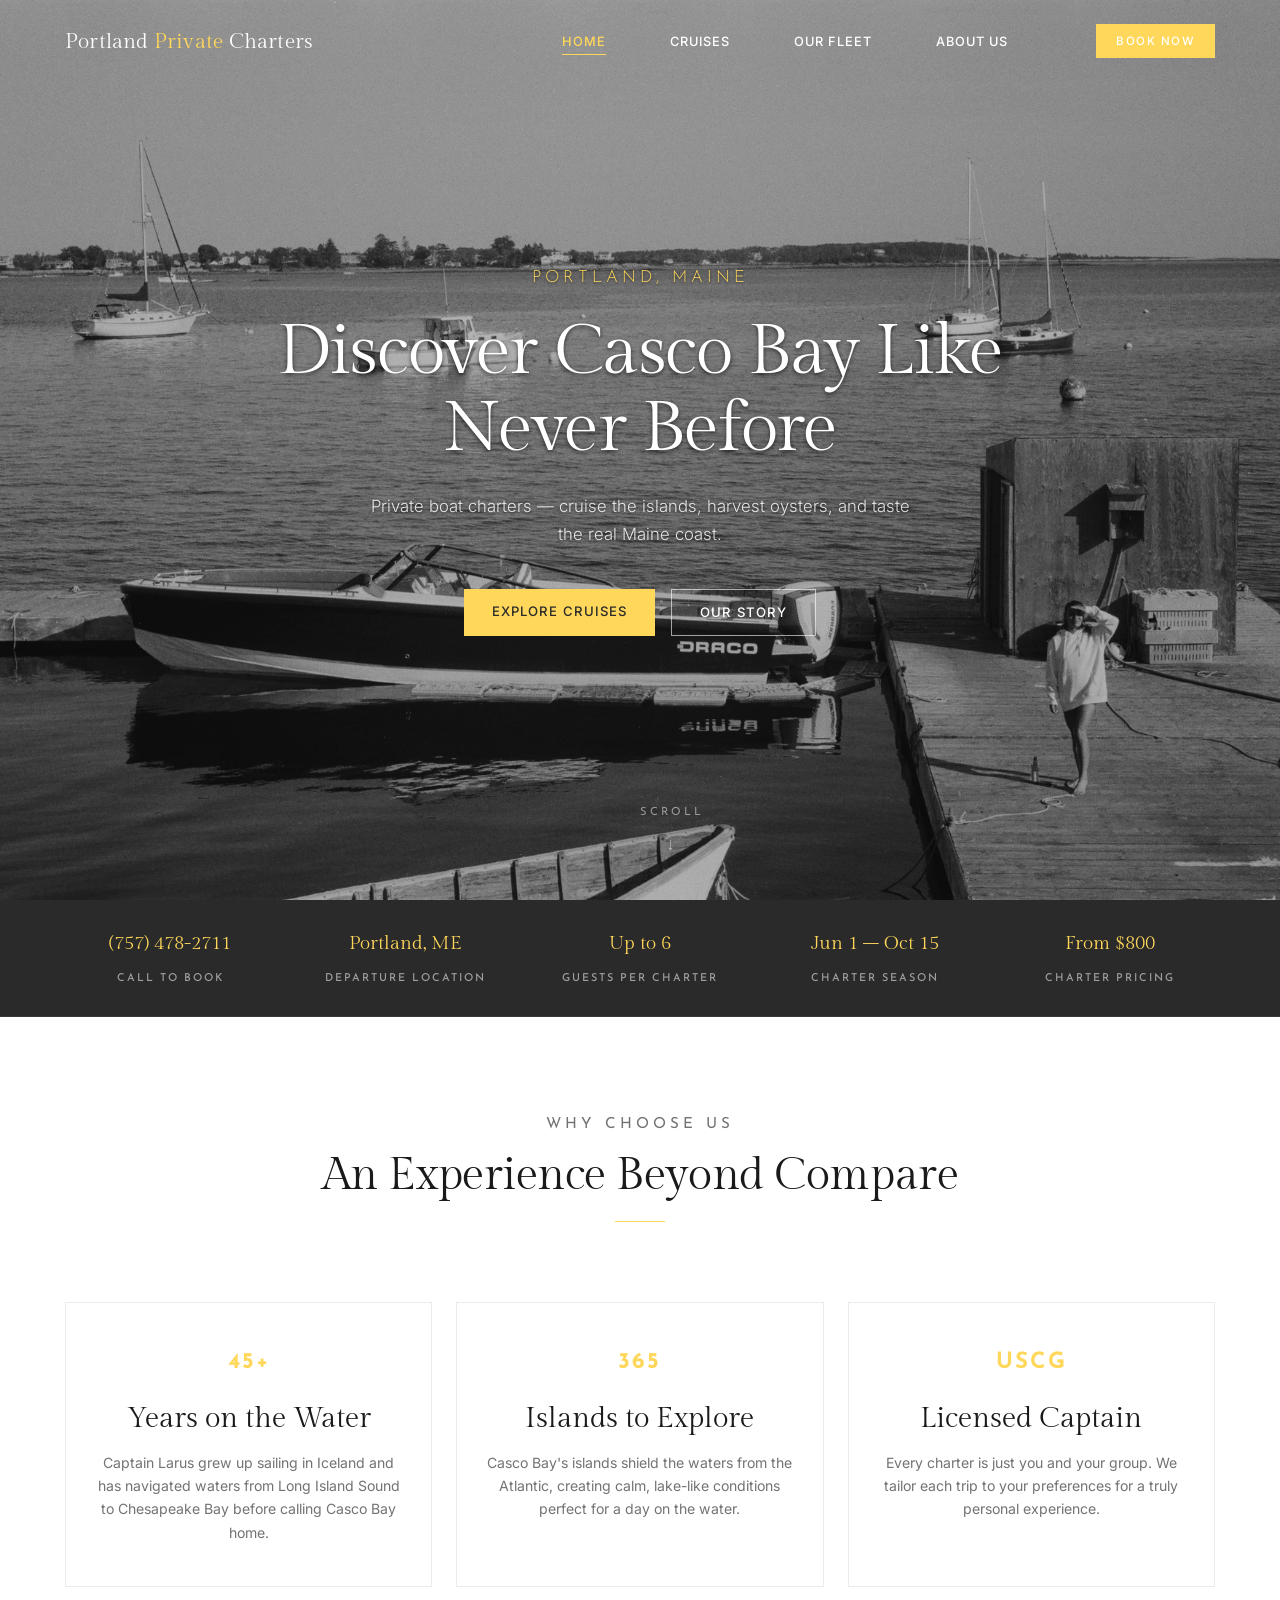
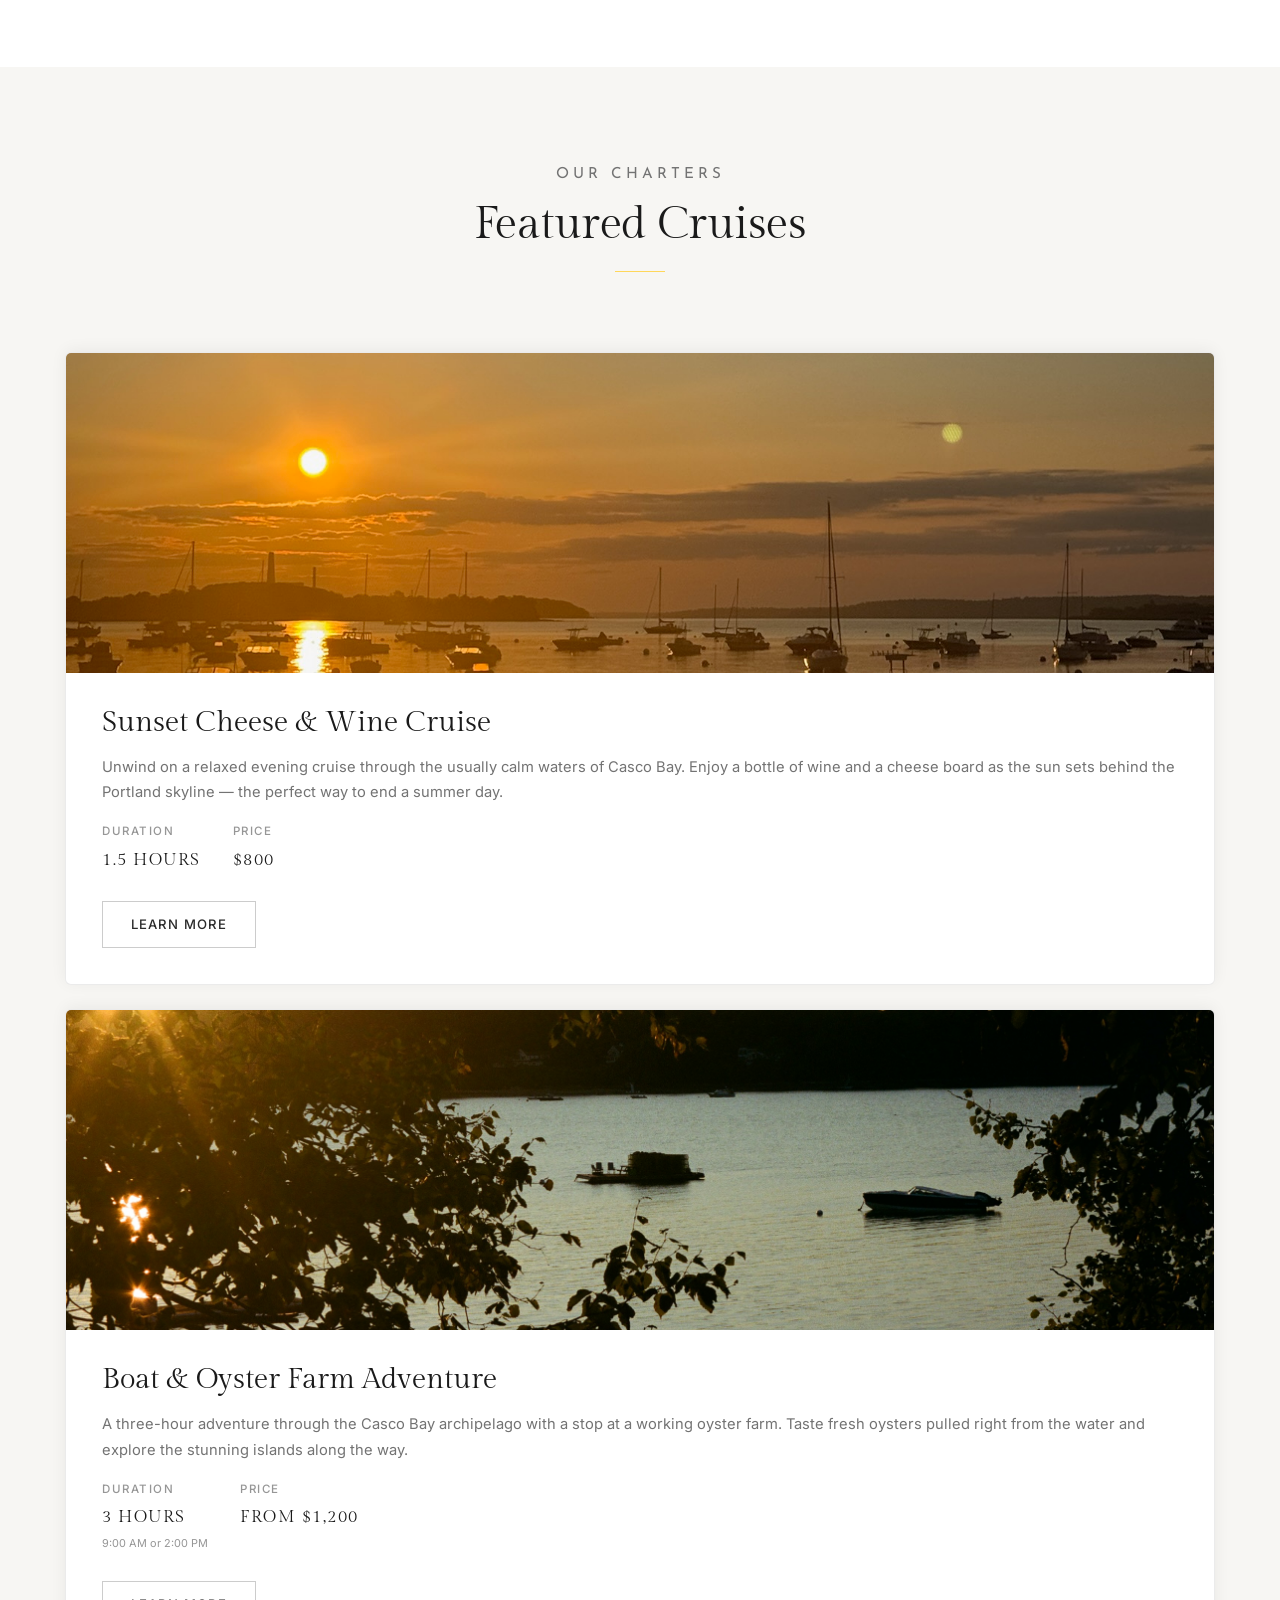
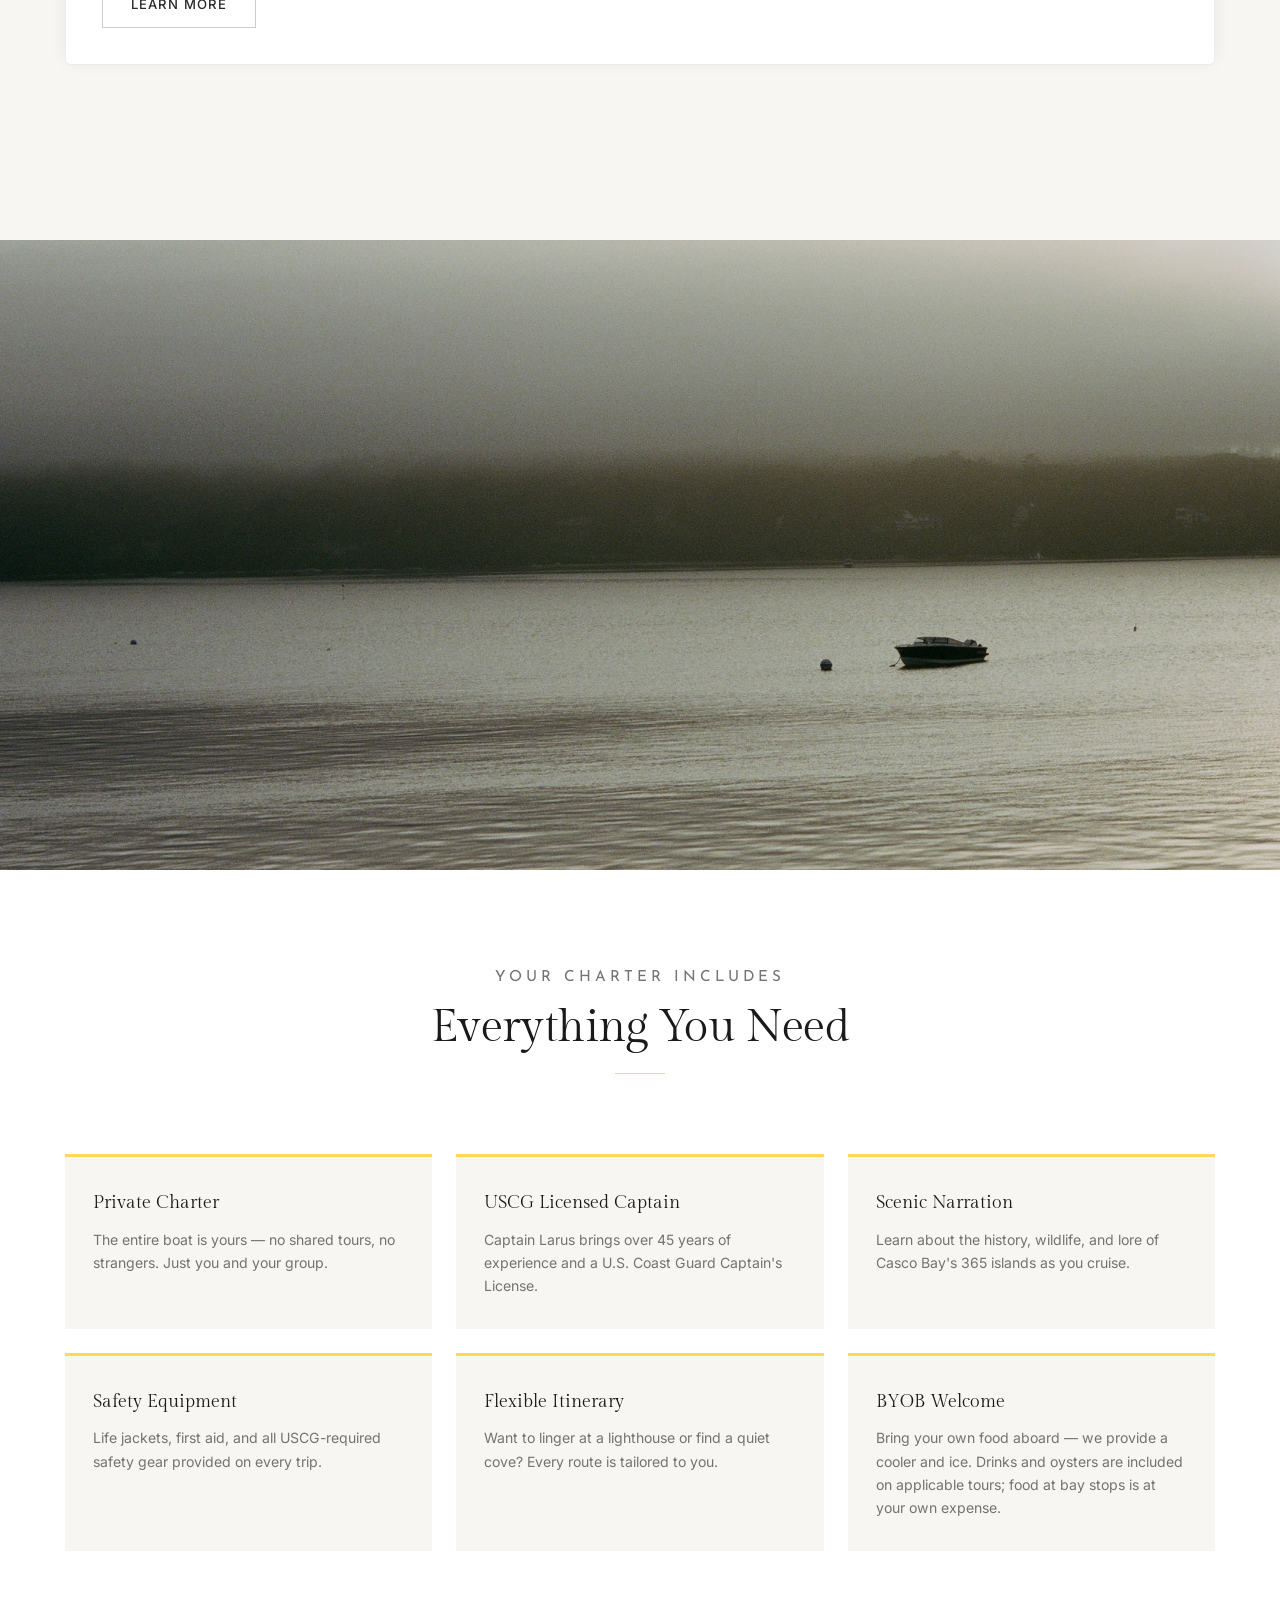
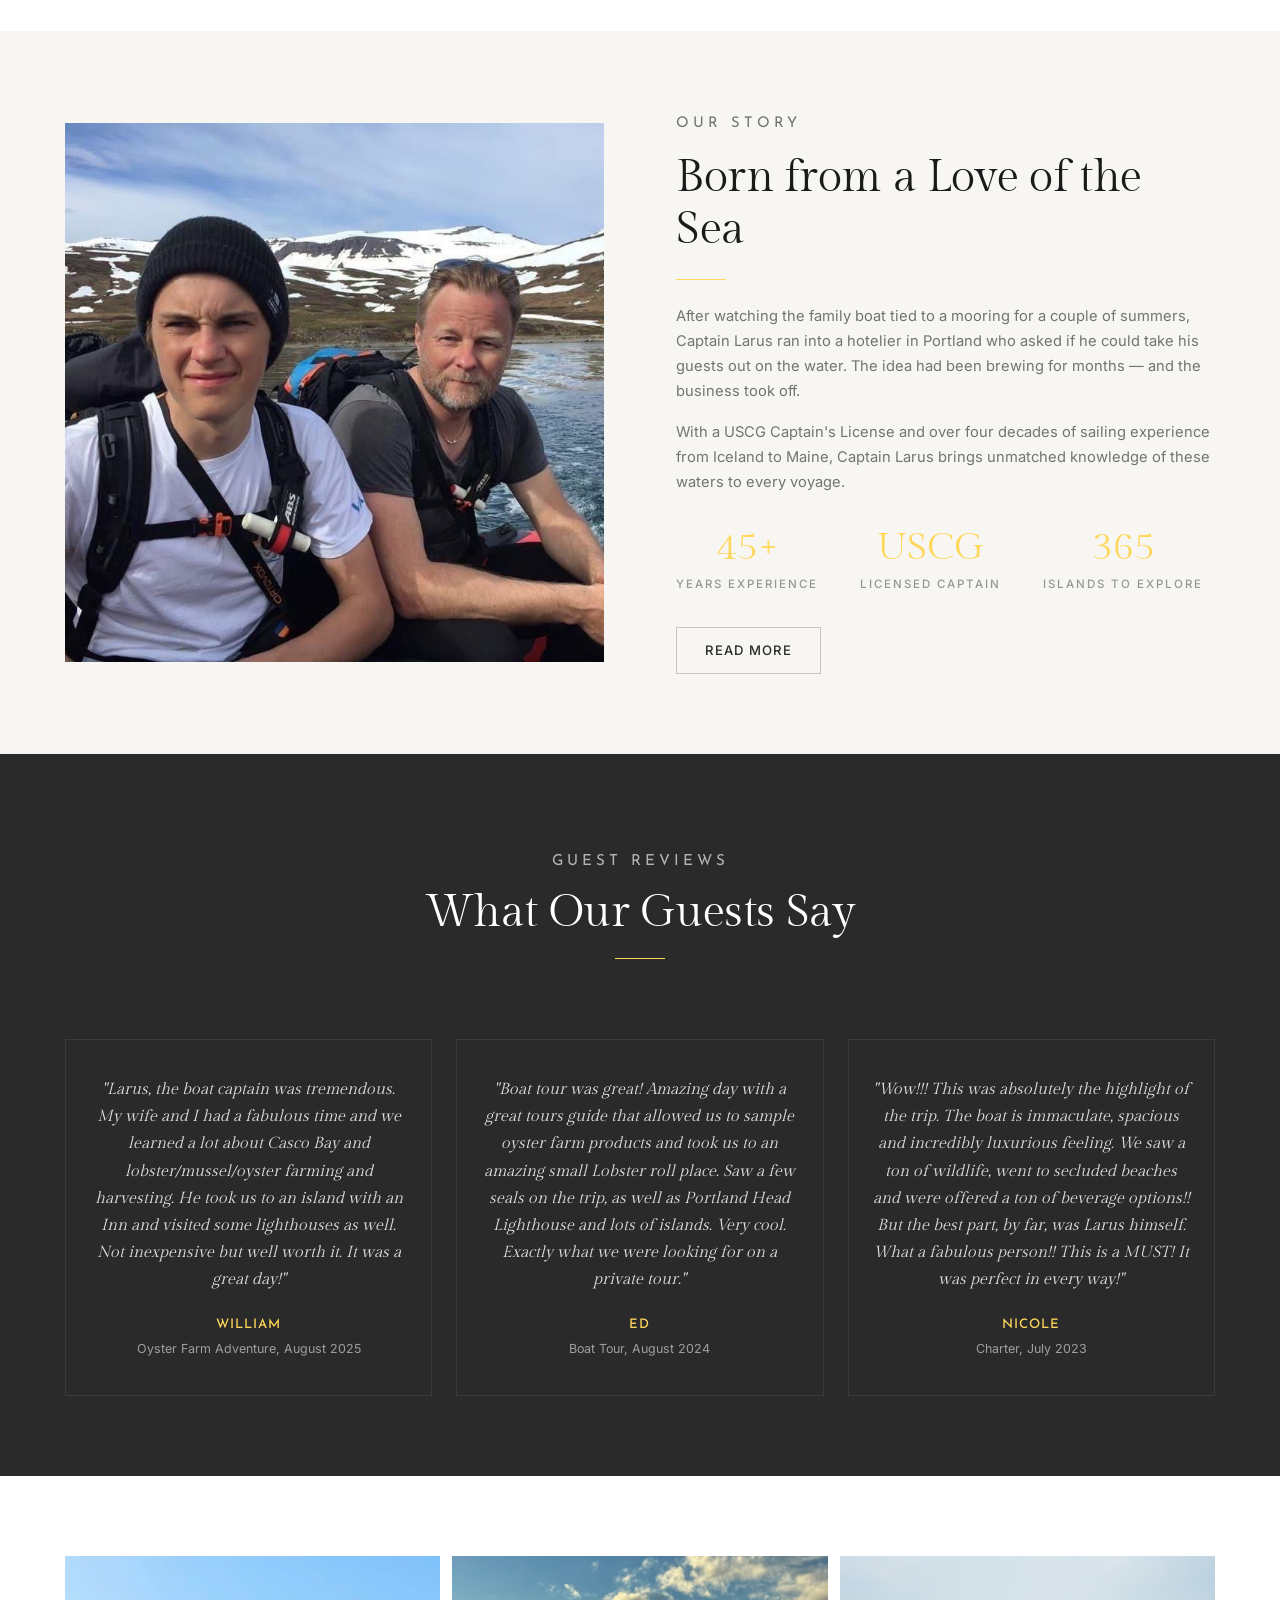
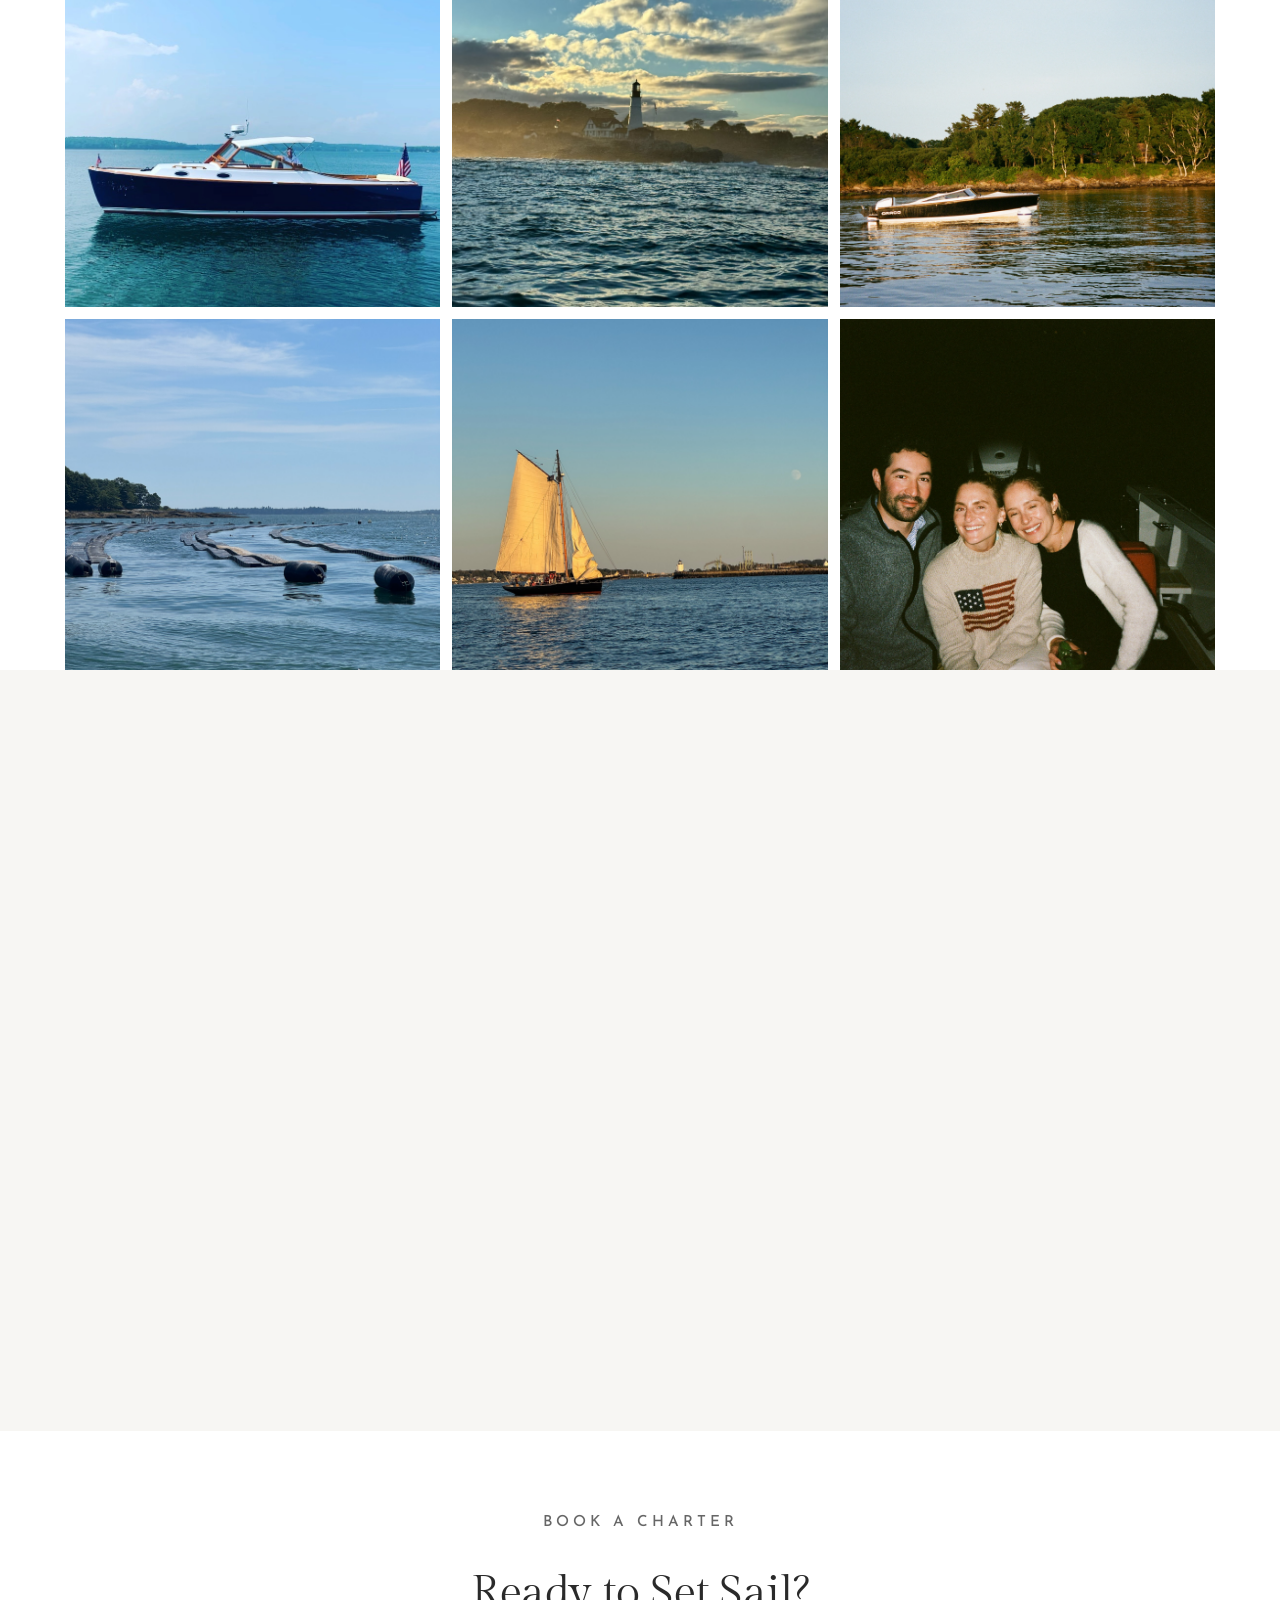
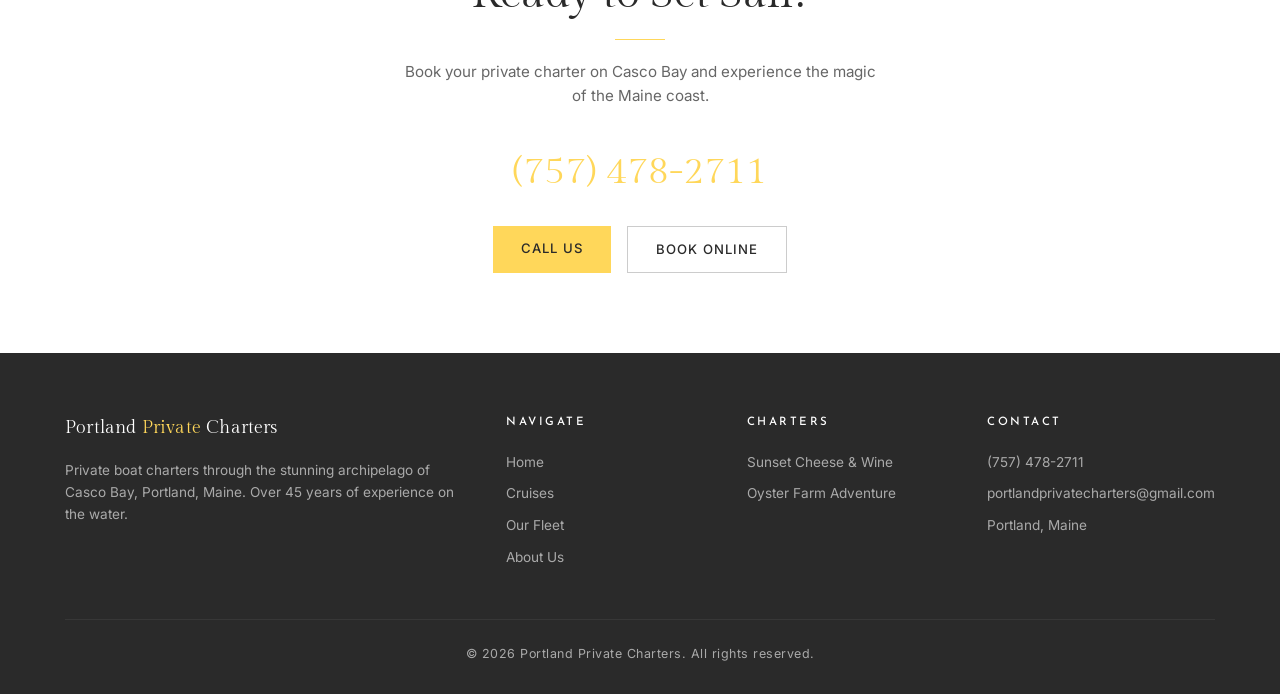
==== commit 999c454a: "Home: captains-together photo in Our Story section" ====
--- a/index.html
+++ b/index.html
@@ -200,7 +200,7 @@
     <div class="container">
       <div class="about-preview reveal-scale">
         <div class="about-image">
-          <img src="images/IMG_0747.jpg" alt="Captain Larus Isfeld, black and white portrait">
+          <img src="images/captains-together.jpg" alt="Captains Larus and Tristan Isfeld">
           <div class="about-image-accent"></div>
         </div>
         <div class="about-text">
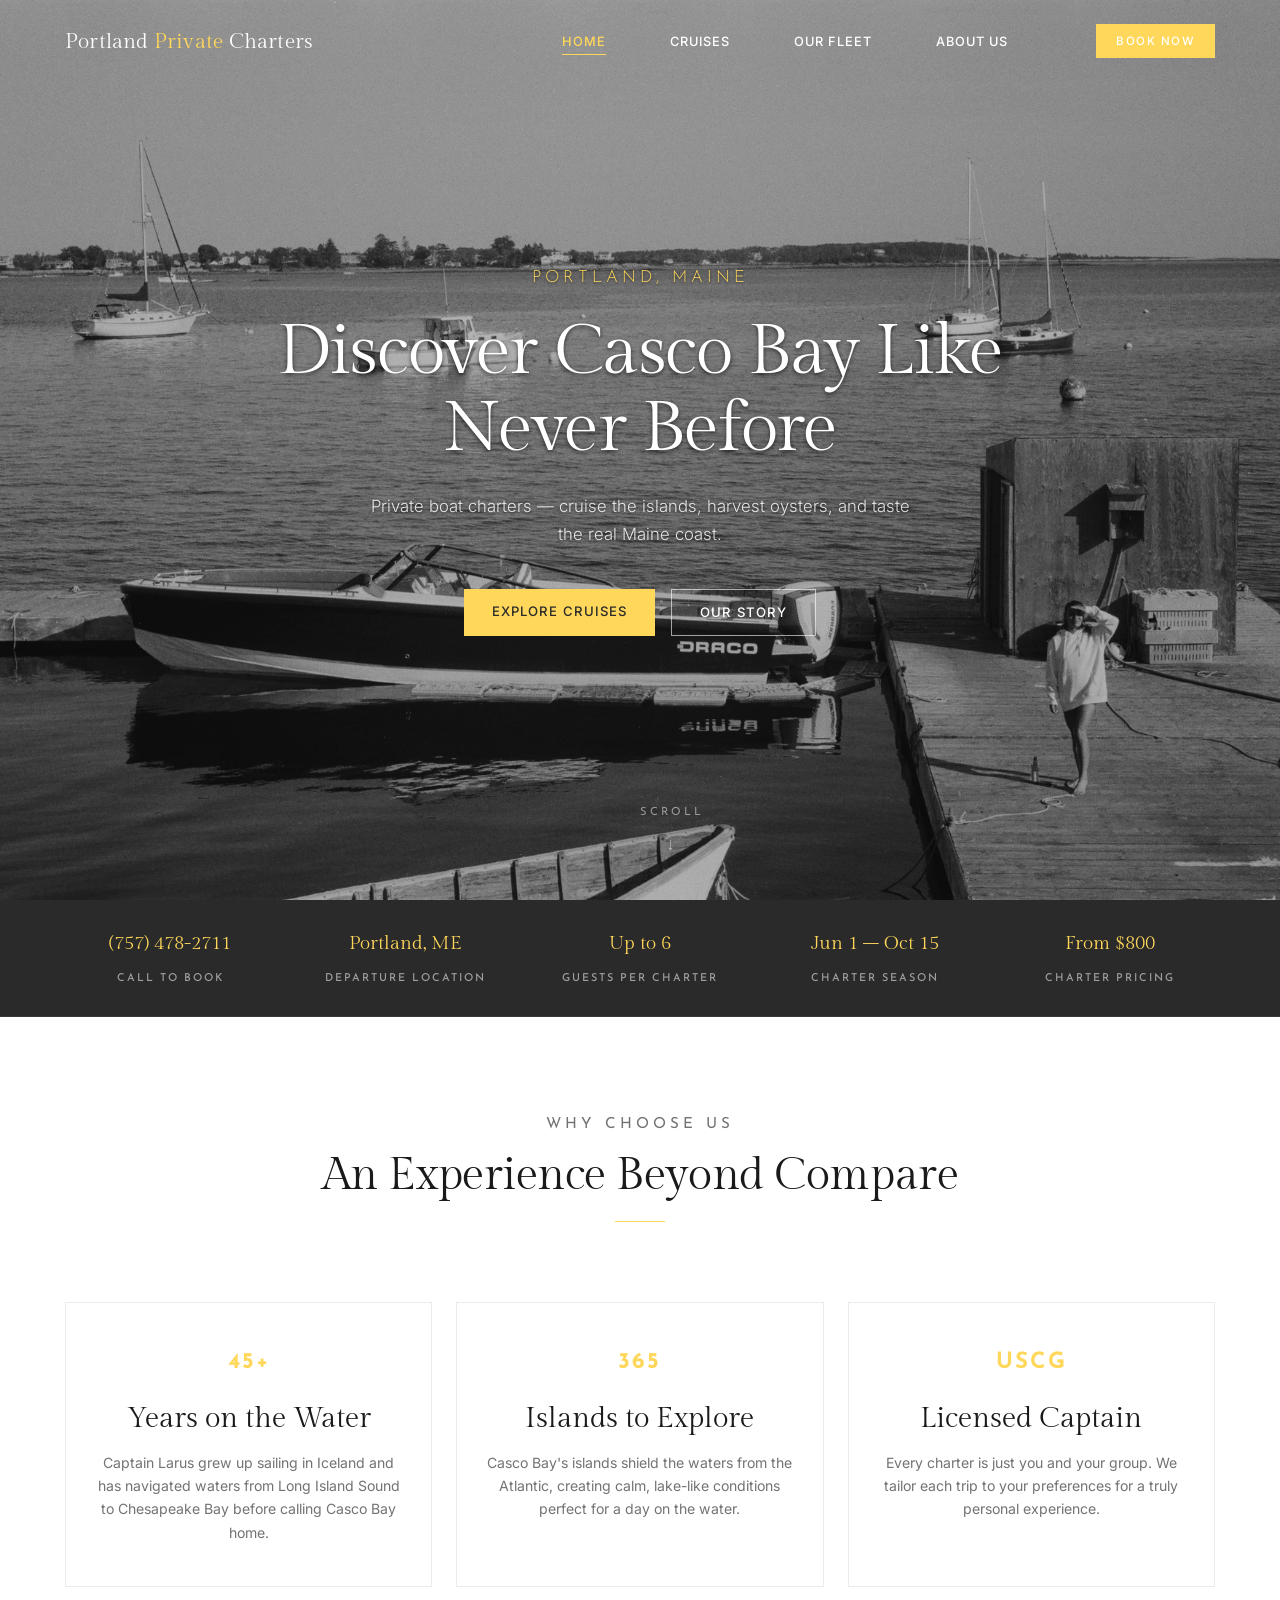
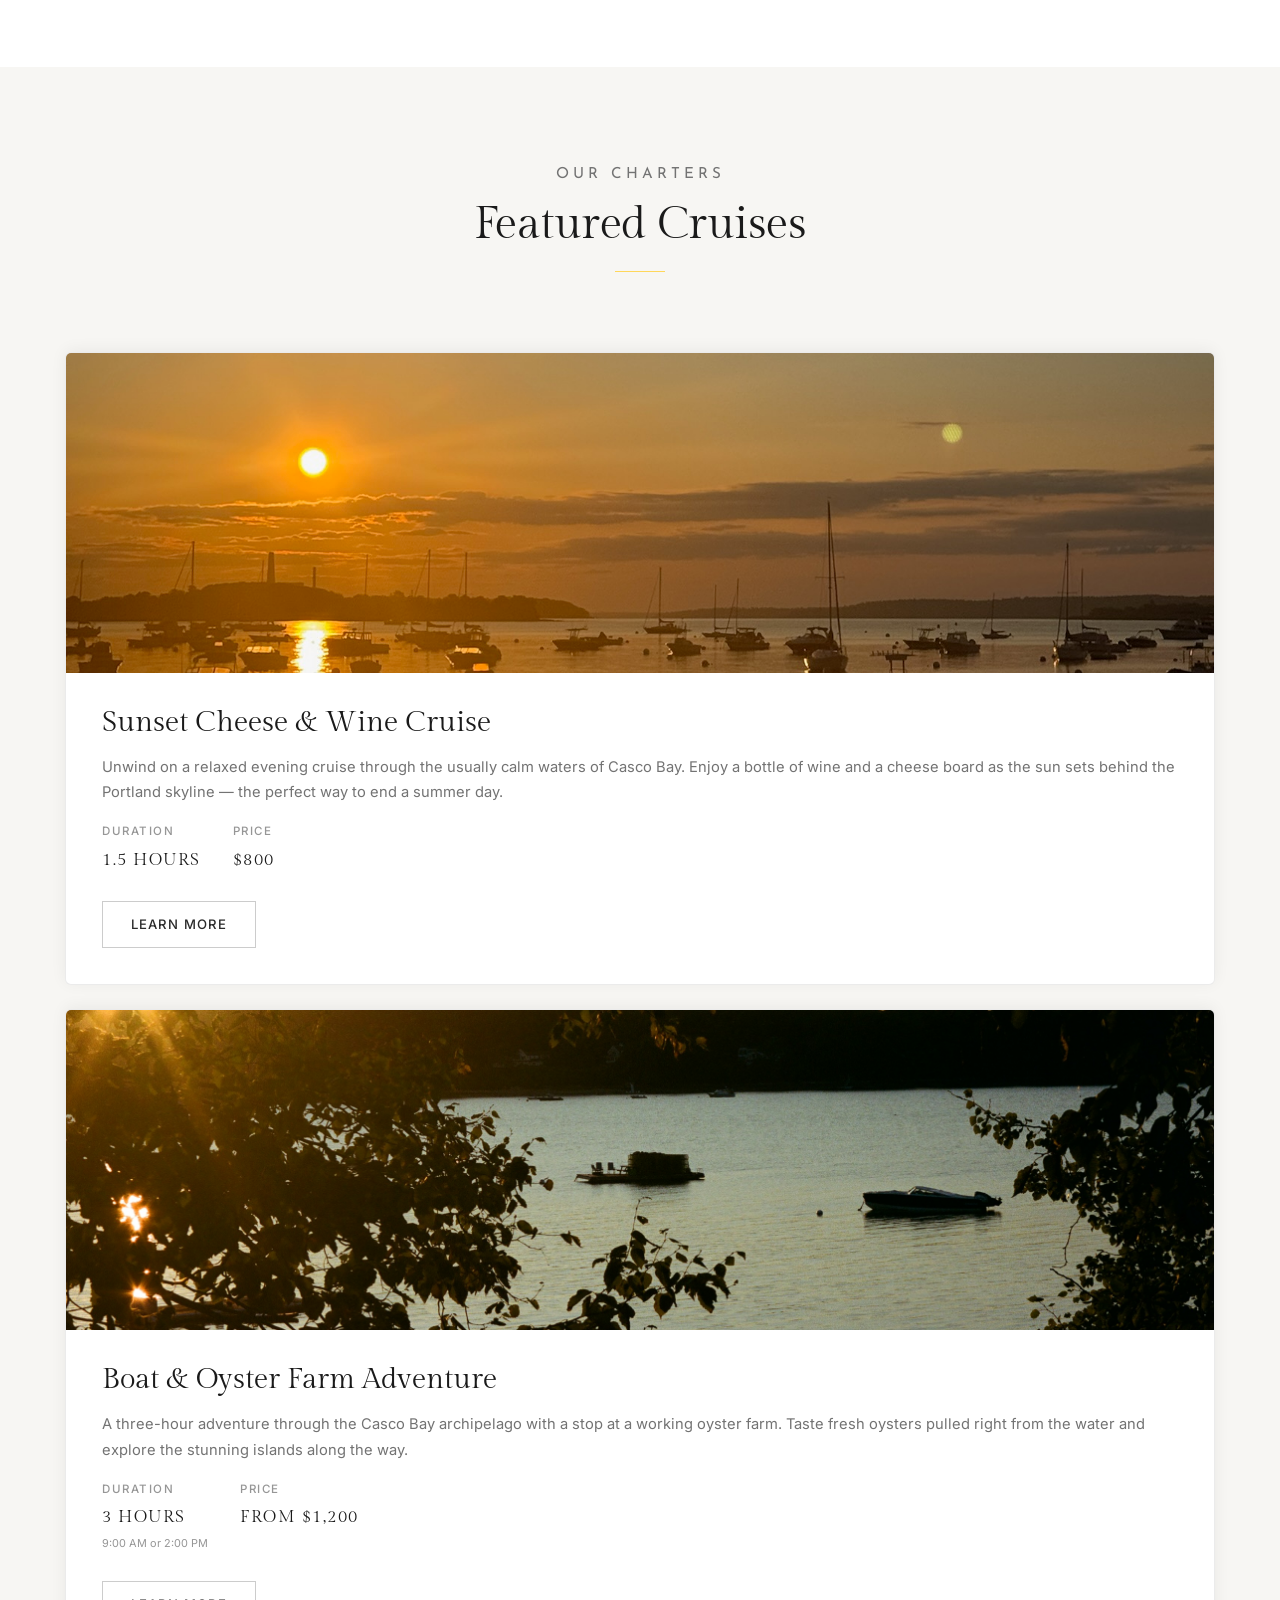
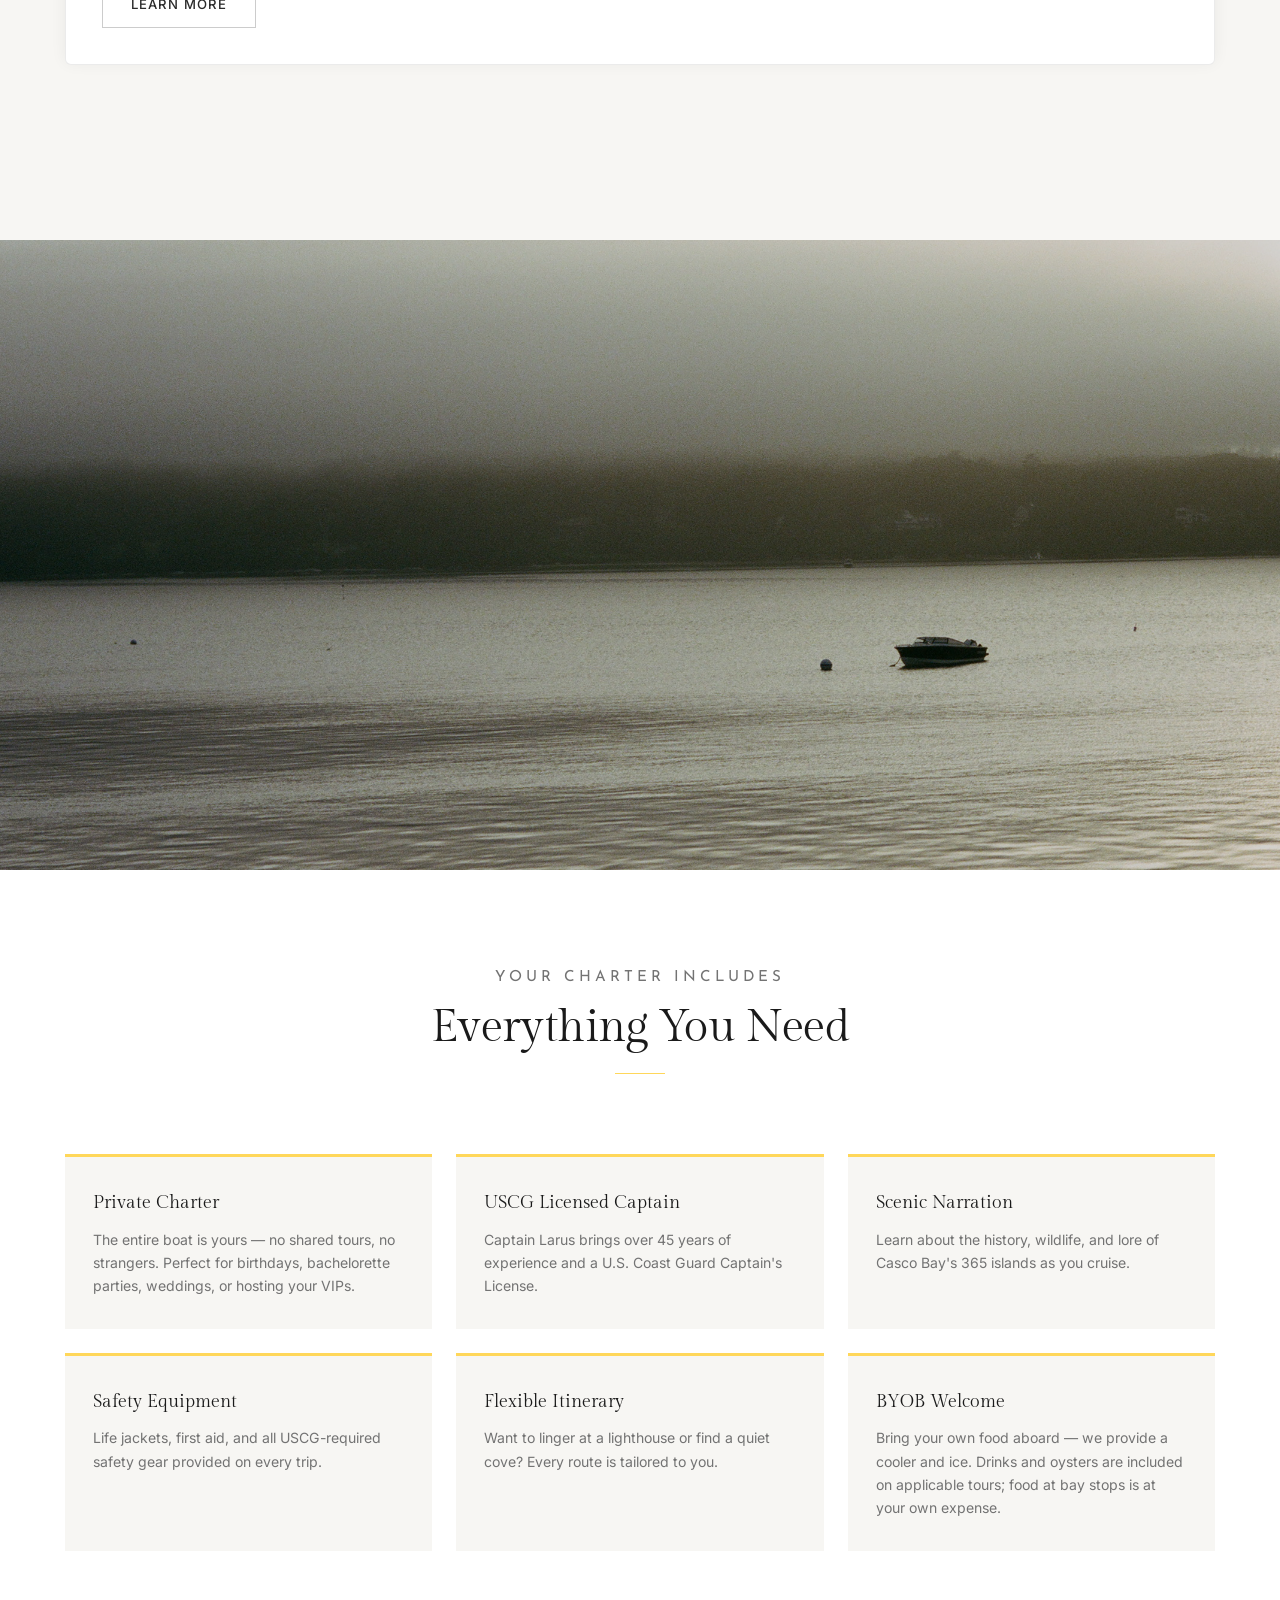
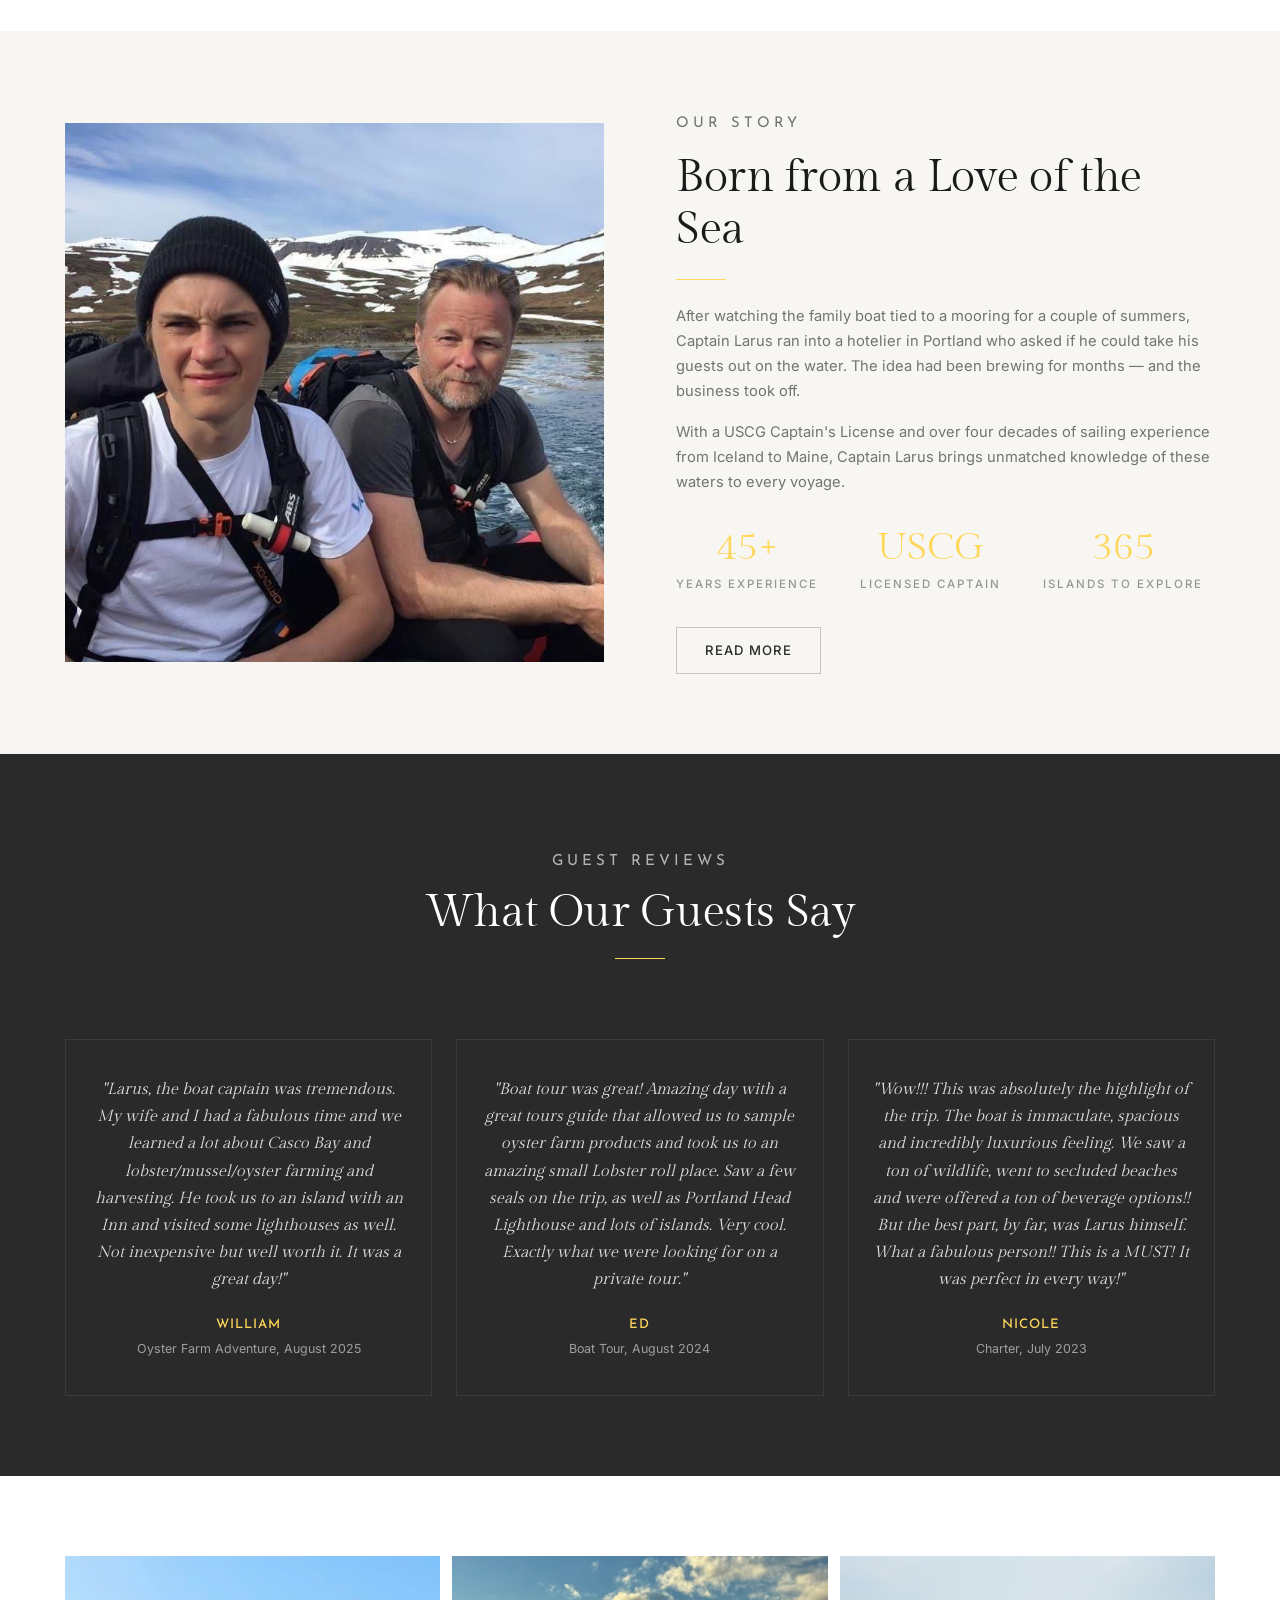
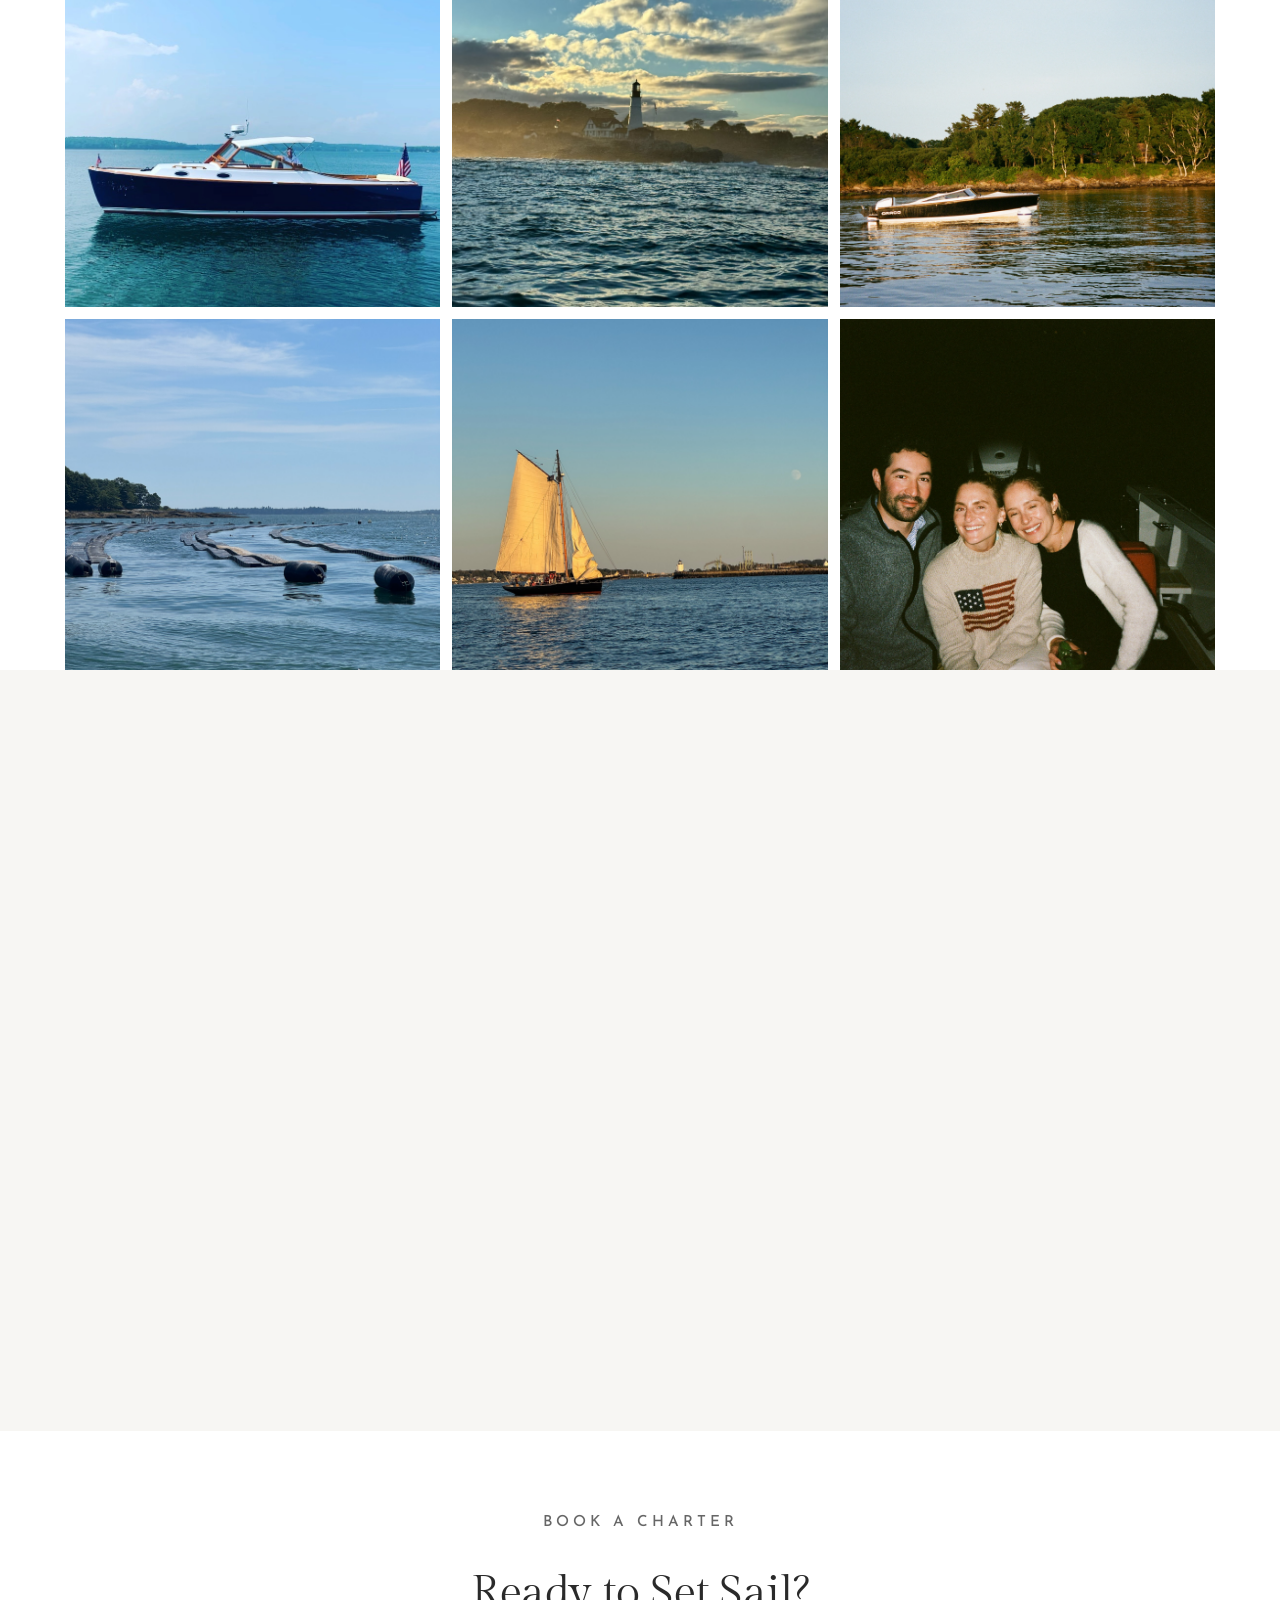
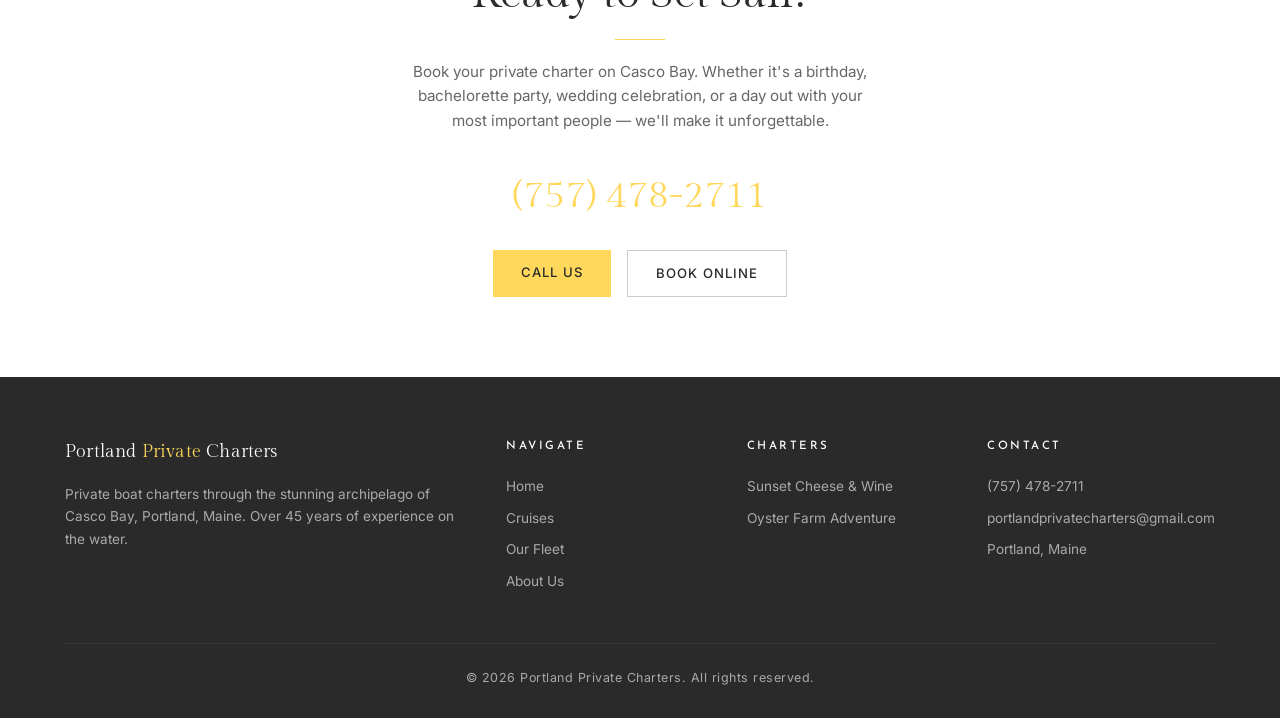
==== commit 810d0147: "Add special occasions messaging: birthdays, bachelorettes, weddings, VIPs" ====
--- a/index.html
+++ b/index.html
@@ -169,7 +169,7 @@
       <div class="includes-grid reveal-stagger">
         <div class="includes-item">
           <h4>Private Charter</h4>
-          <p>The entire boat is yours — no shared tours, no strangers. Just you and your group.</p>
+          <p>The entire boat is yours — no shared tours, no strangers. Perfect for birthdays, bachelorette parties, weddings, or hosting your VIPs.</p>
         </div>
         <div class="includes-item">
           <h4>USCG Licensed Captain</h4>
@@ -337,7 +337,7 @@
     <p class="section-label">Book a Charter</p>
     <h2>Ready to Set Sail?</h2>
     <div class="gold-line"></div>
-    <p>Book your private charter on Casco Bay and experience the magic of the Maine coast.</p>
+    <p>Book your private charter on Casco Bay. Whether it's a birthday, bachelorette party, wedding celebration, or a day out with your most important people — we'll make it unforgettable.</p>
     <a href="tel:+17574782711" class="cta-phone">(757) 478-2711</a>
     <div class="cta-buttons">
       <a href="tel:+17574782711" class="btn btn-gold">Call Us</a>
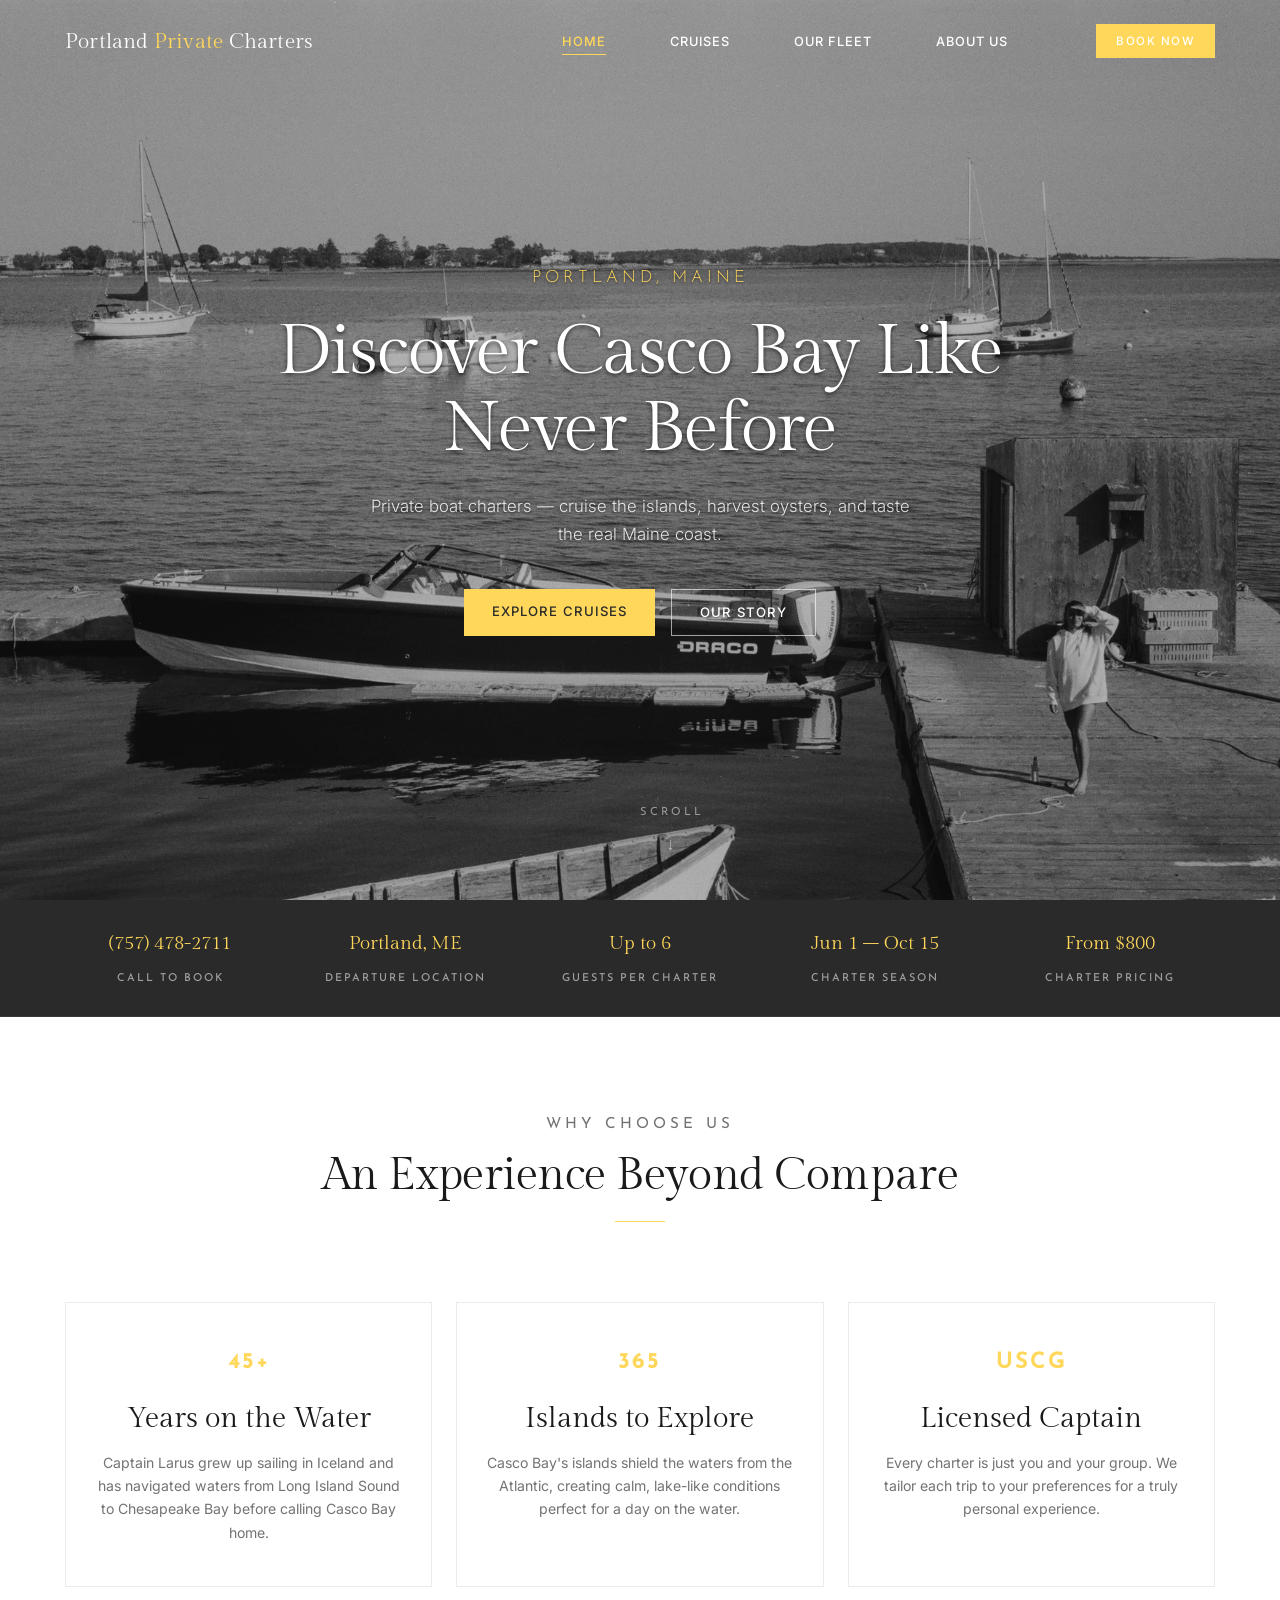
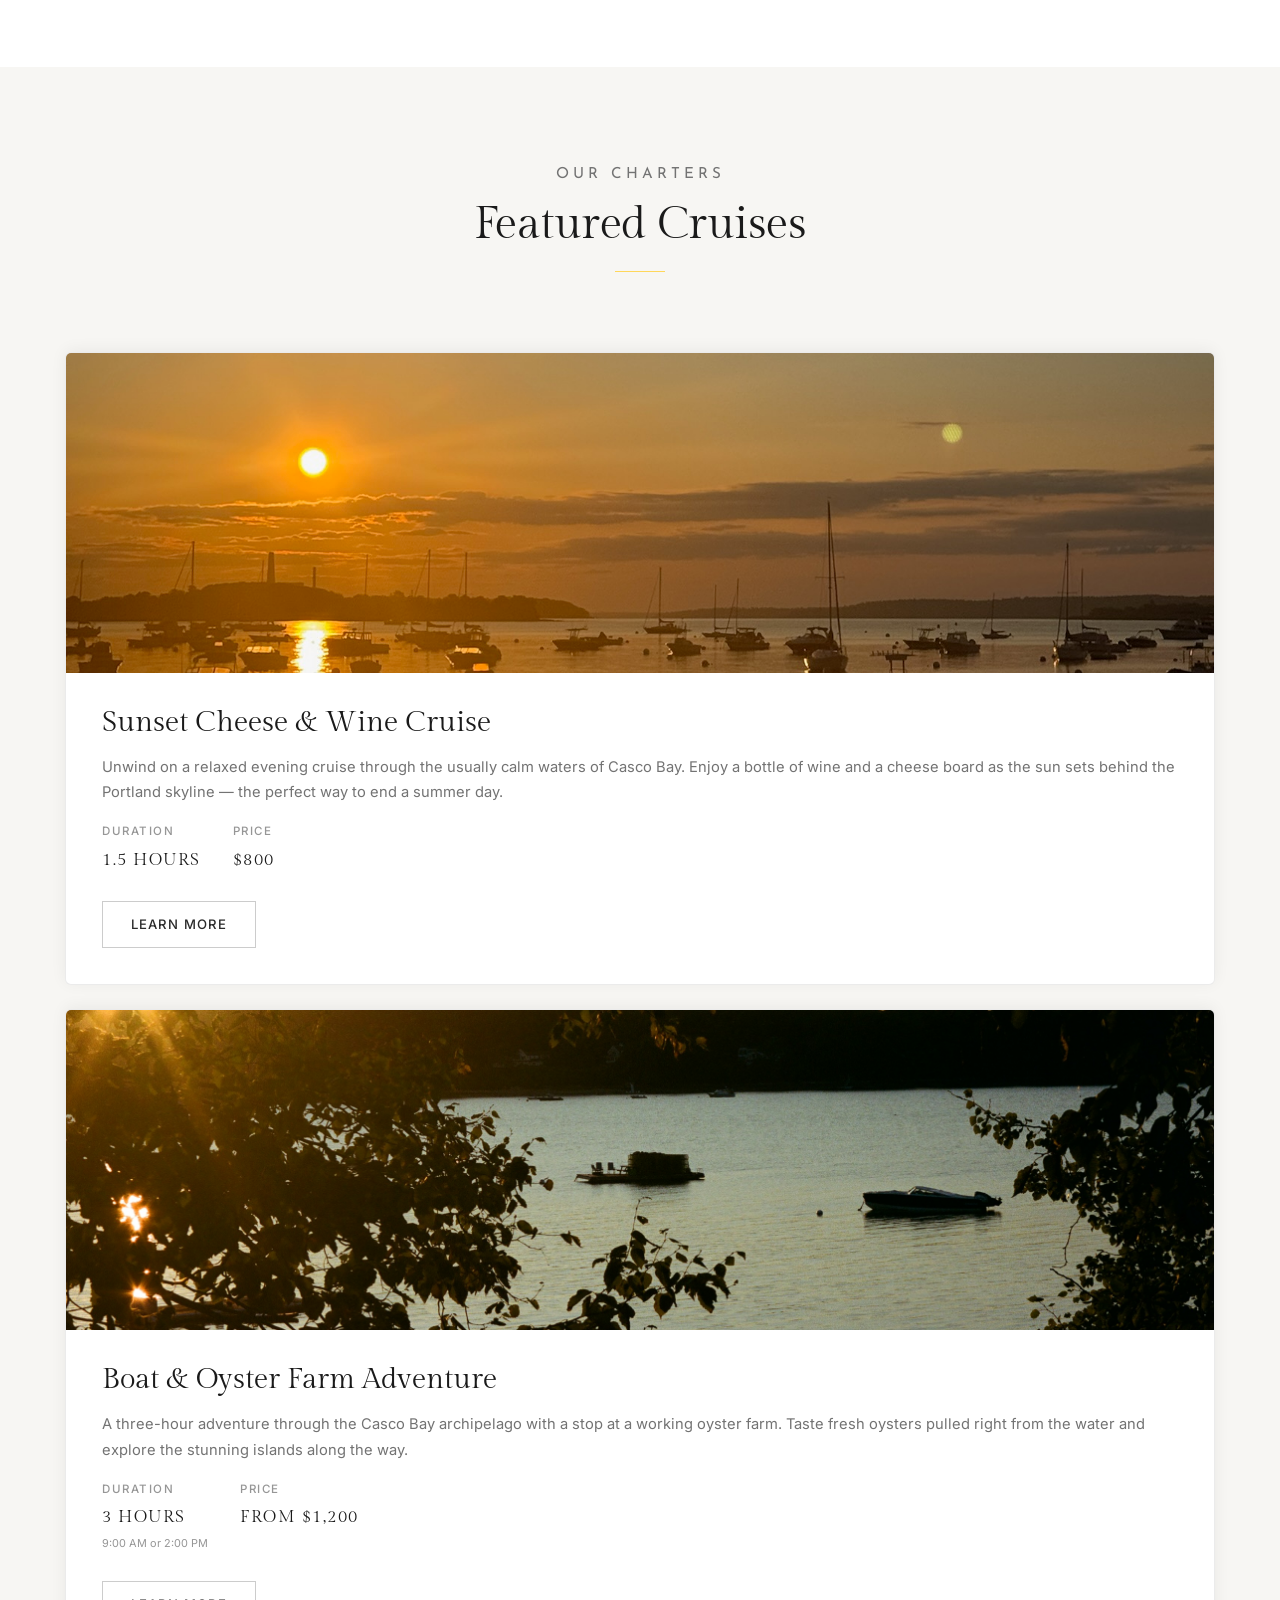
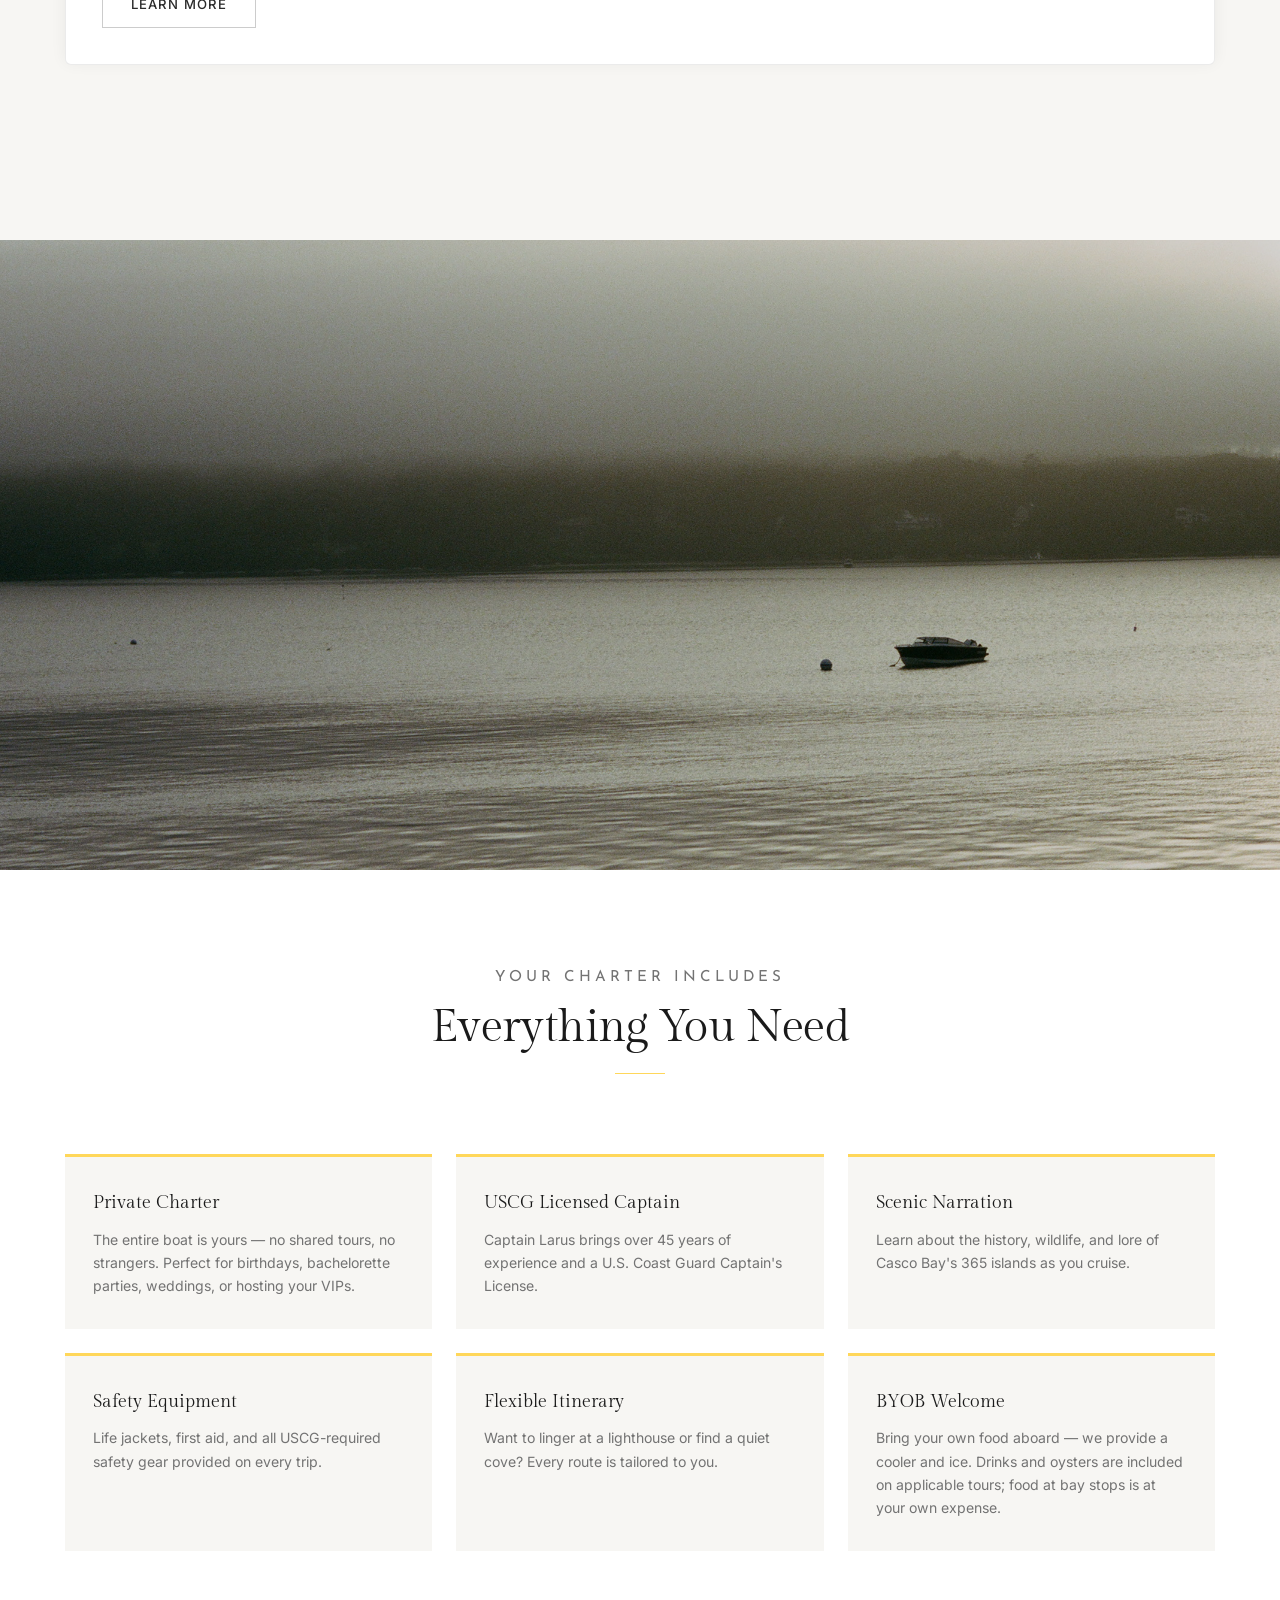
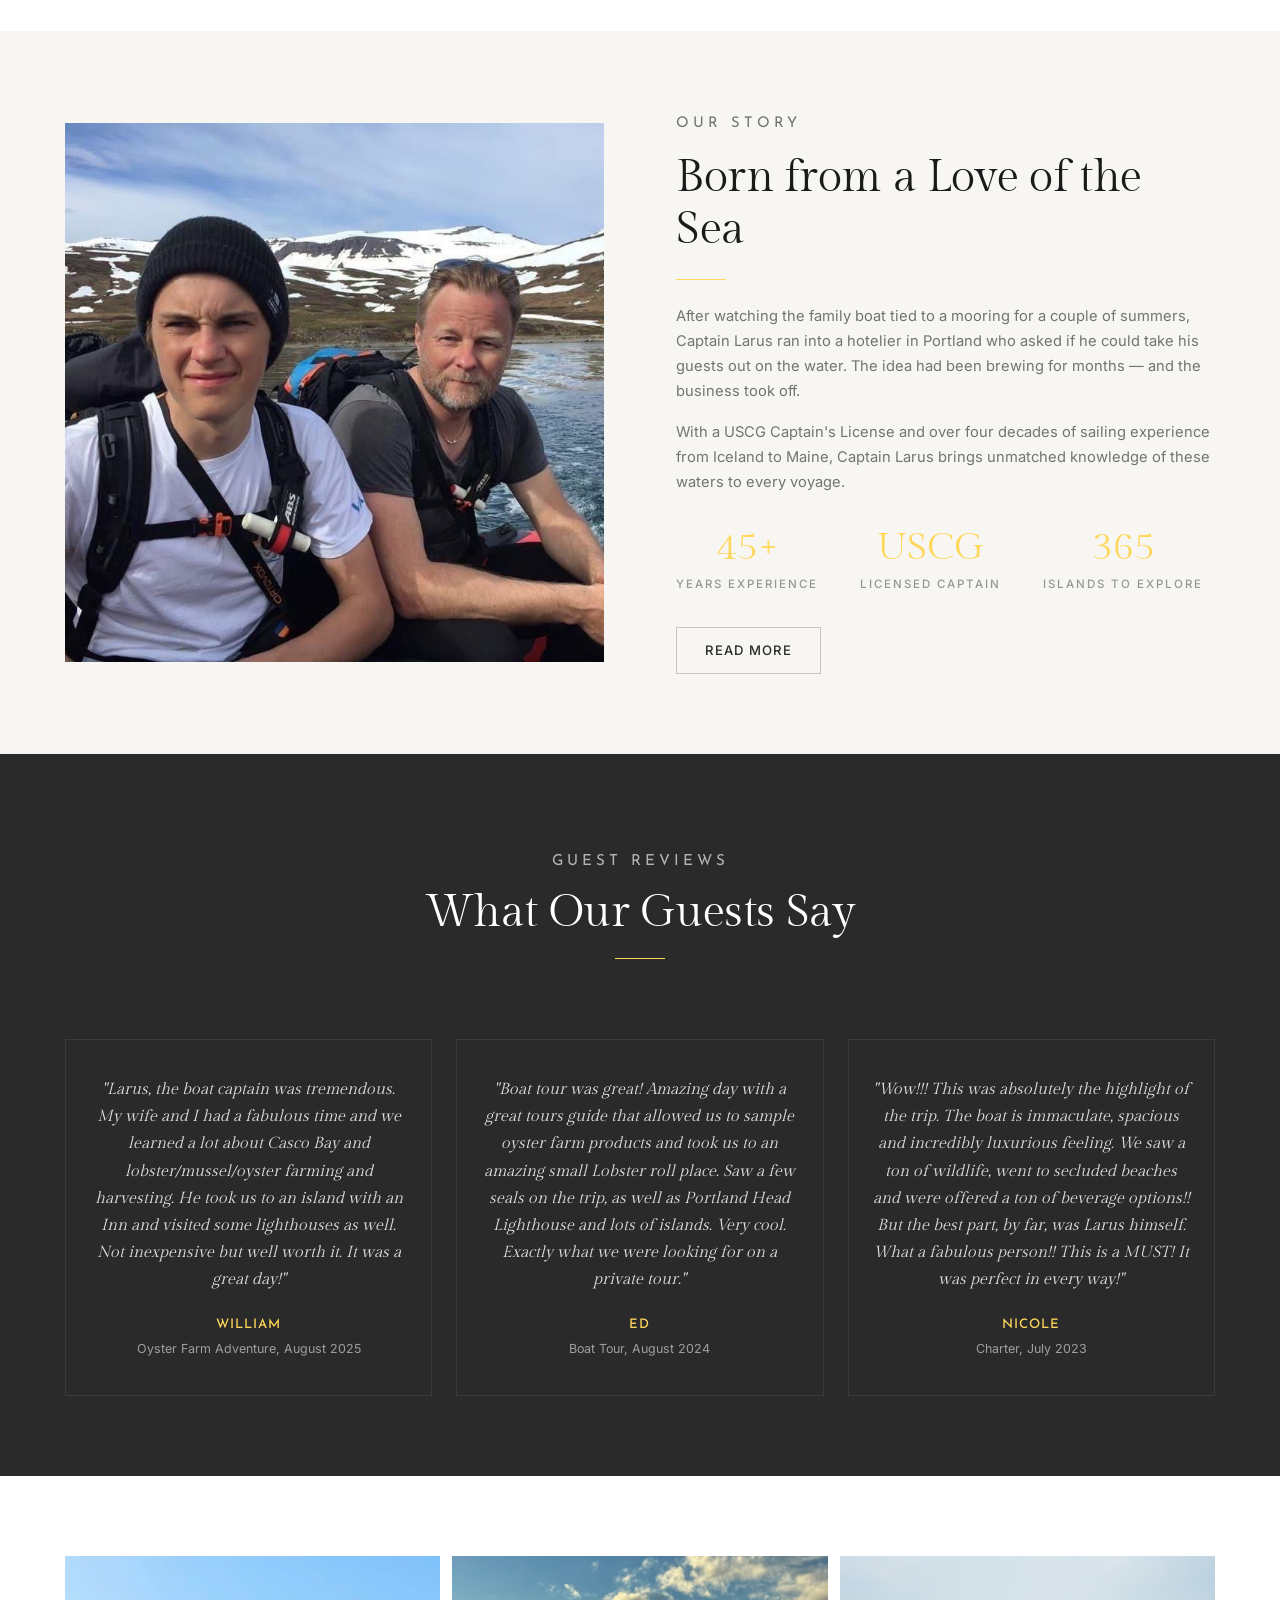
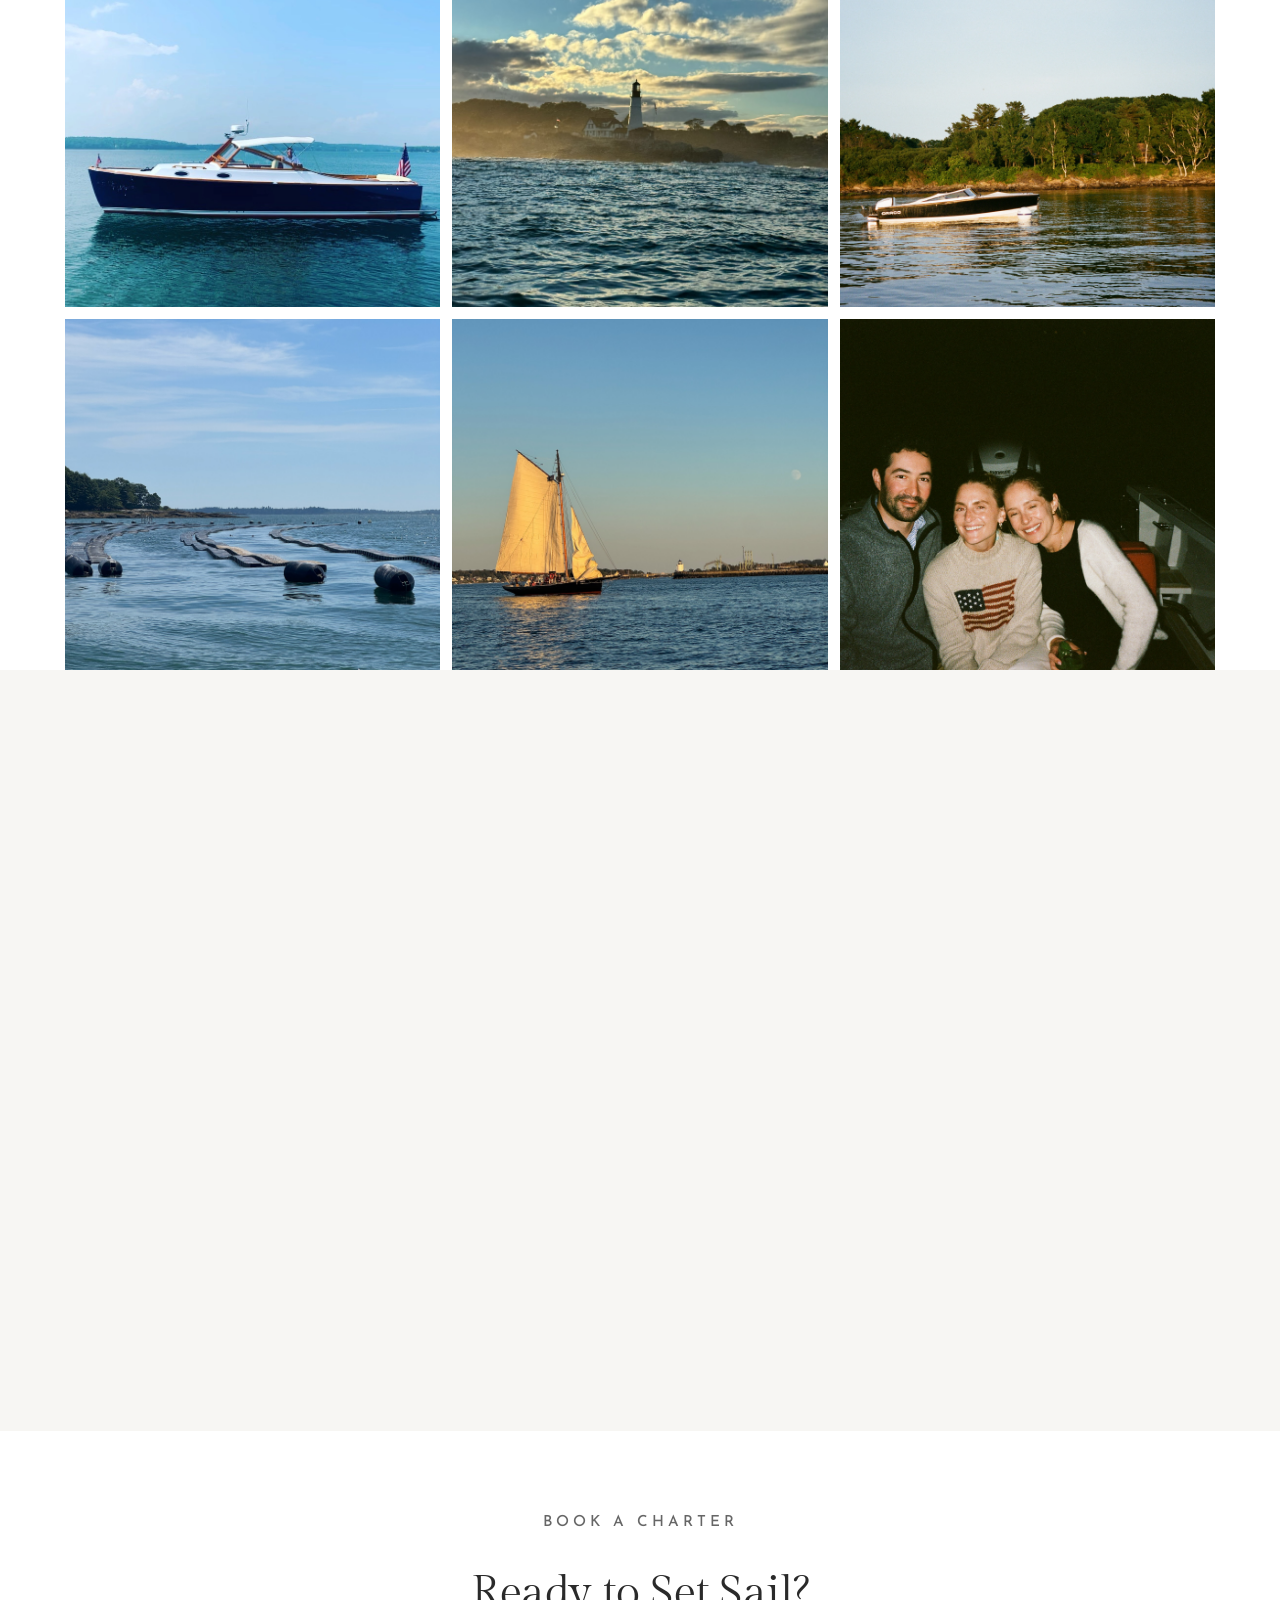
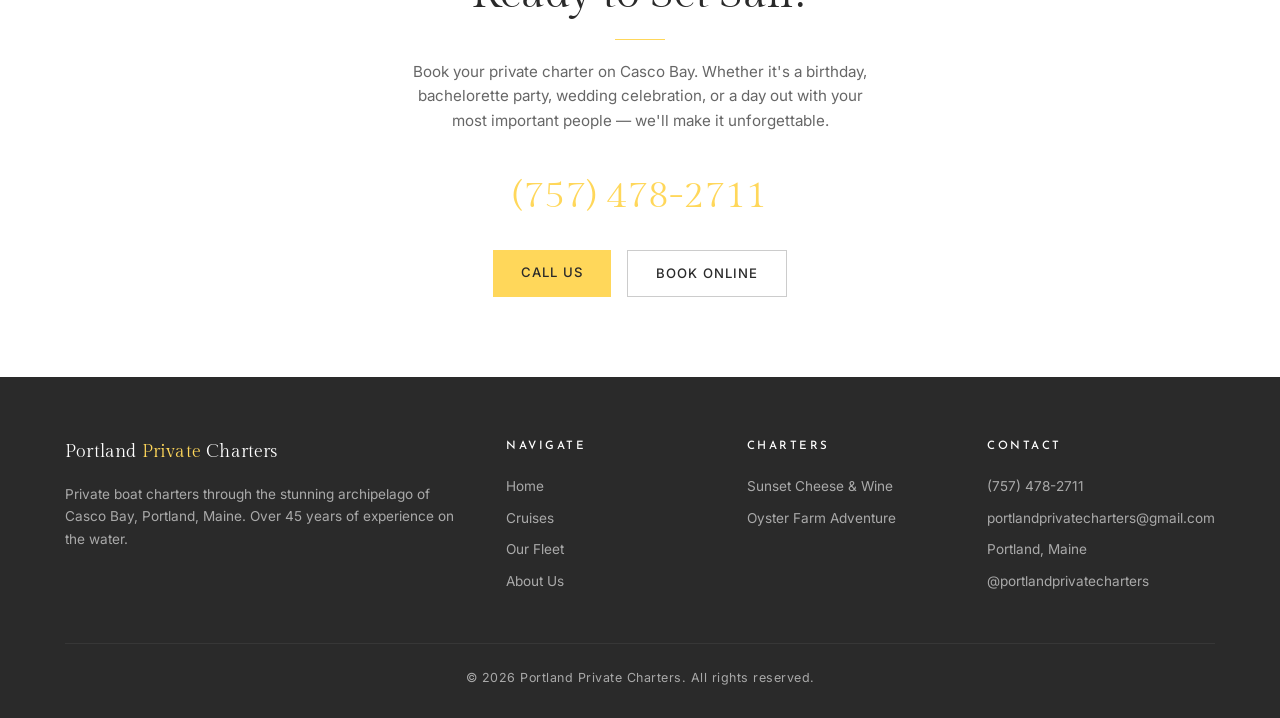
==== commit 2491e082: "Add Instagram link to footer on all pages" ====
--- a/index.html
+++ b/index.html
@@ -370,6 +370,7 @@
           <a href="tel:+17574782711">(757) 478-2711</a>
           <a href="mailto:portlandprivatecharters@gmail.com">portlandprivatecharters@gmail.com</a>
           <a href="https://share.google/2xyIWOcaP1XQRHjCo" target="_blank">Portland, Maine</a>
+          <a href="https://www.instagram.com/portlandprivatecharters" target="_blank">@portlandprivatecharters</a>
         </div>
       </div>
       <div class="footer-contact-icons">
@@ -382,6 +383,9 @@
         <a href="https://share.google/2xyIWOcaP1XQRHjCo" target="_blank" aria-label="Our location">
           <svg width="22" height="22" viewBox="0 0 24 24" fill="none" stroke="currentColor" stroke-width="1.5" stroke-linecap="round" stroke-linejoin="round"><path d="M21 10c0 7-9 13-9 13s-9-6-9-13a9 9 0 0 1 18 0z"/><circle cx="12" cy="10" r="3"/></svg>
         </a>
+        <a href="https://www.instagram.com/portlandprivatecharters" target="_blank" aria-label="Instagram">
+          <svg width="22" height="22" viewBox="0 0 24 24" fill="none" stroke="currentColor" stroke-width="1.5" stroke-linecap="round" stroke-linejoin="round"><rect x="2" y="2" width="20" height="20" rx="5"/><circle cx="12" cy="12" r="5"/><circle cx="17.5" cy="6.5" r="1.5"/></svg>
+        </a>
       </div>
       <div class="footer-bottom">
         &copy; 2026 Portland Private Charters. All rights reserved.
--- a/css/style.css
+++ b/css/style.css
@@ -1460,6 +1460,7 @@
   .nav-links a { font-size: 1rem; letter-spacing: 2px; }
   .nav-cta { margin-left: 0; margin-top: 12px; }
   .hamburger { display: flex; }
+  .logo { font-size: 1.2rem; letter-spacing: 0.02em; text-shadow: 0 1px 3px rgba(0,0,0,0.3); }
 
   .container { padding: 0 20px; }
 
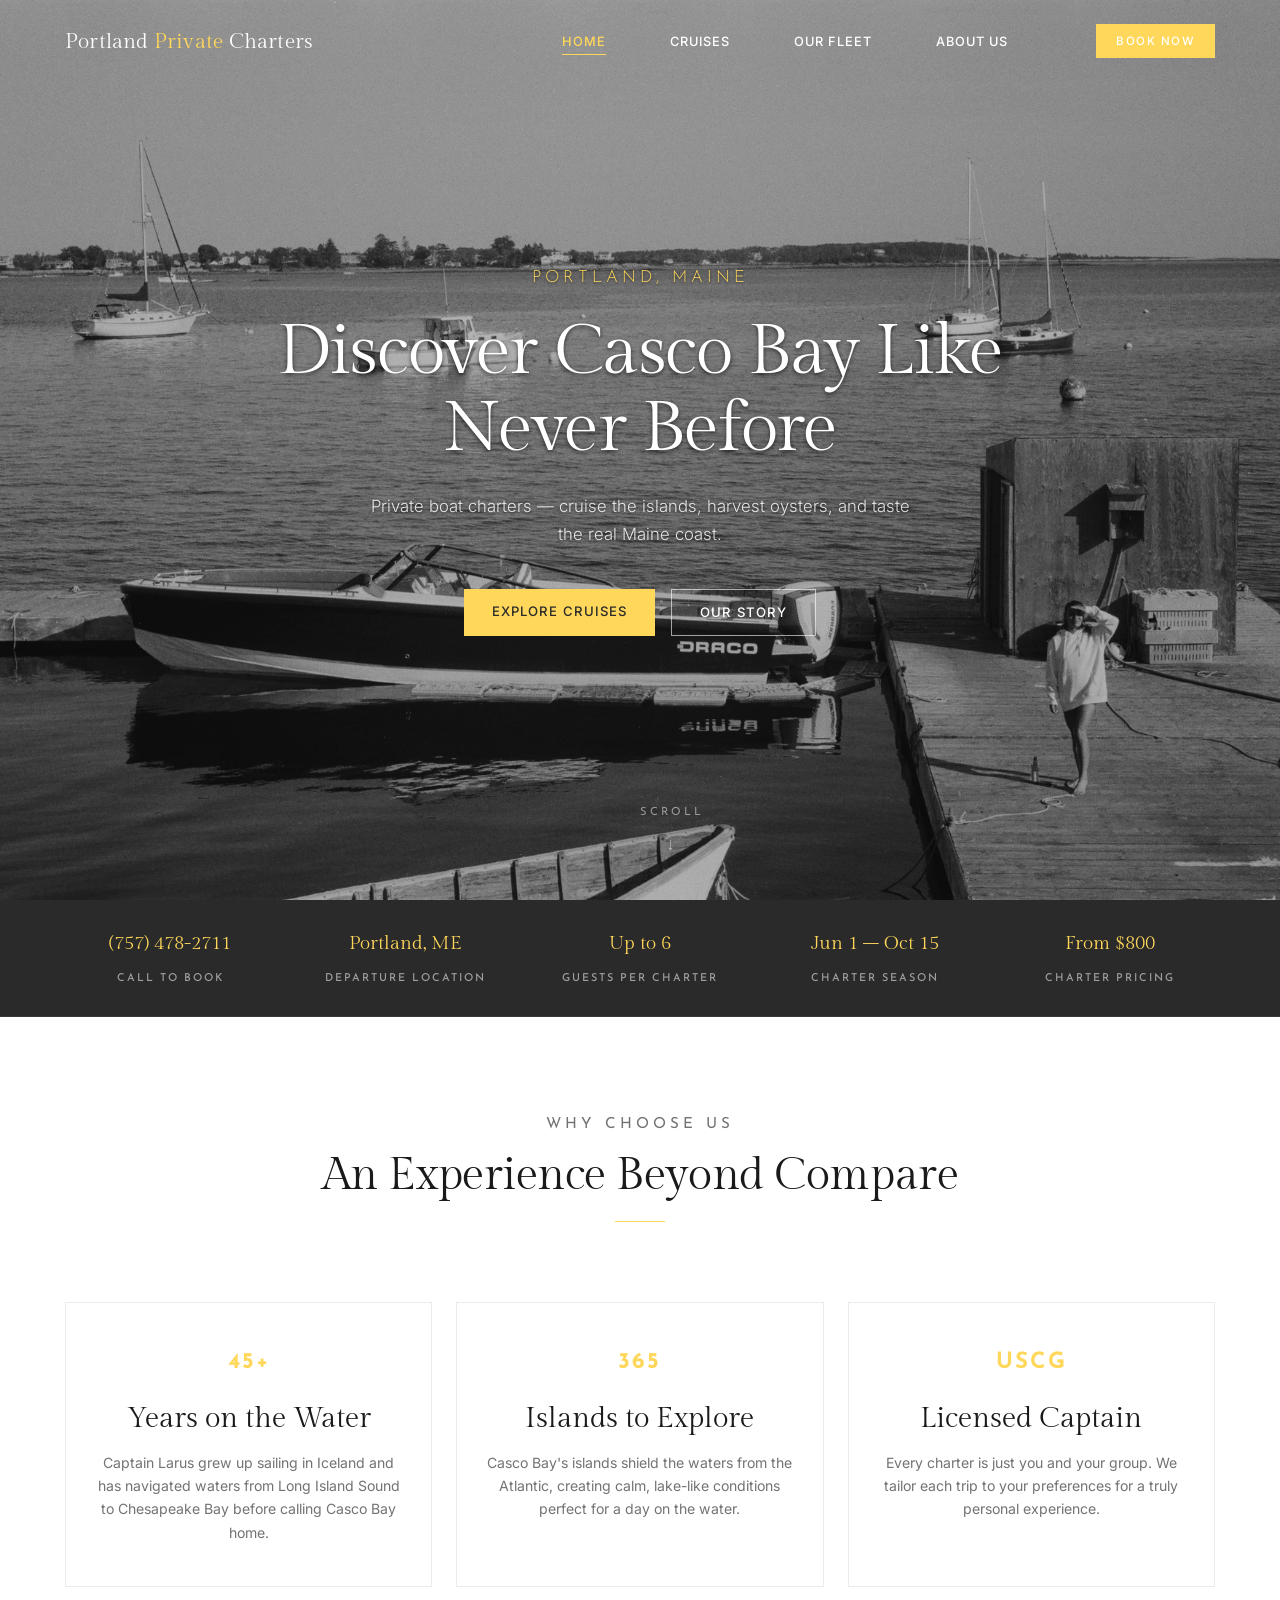
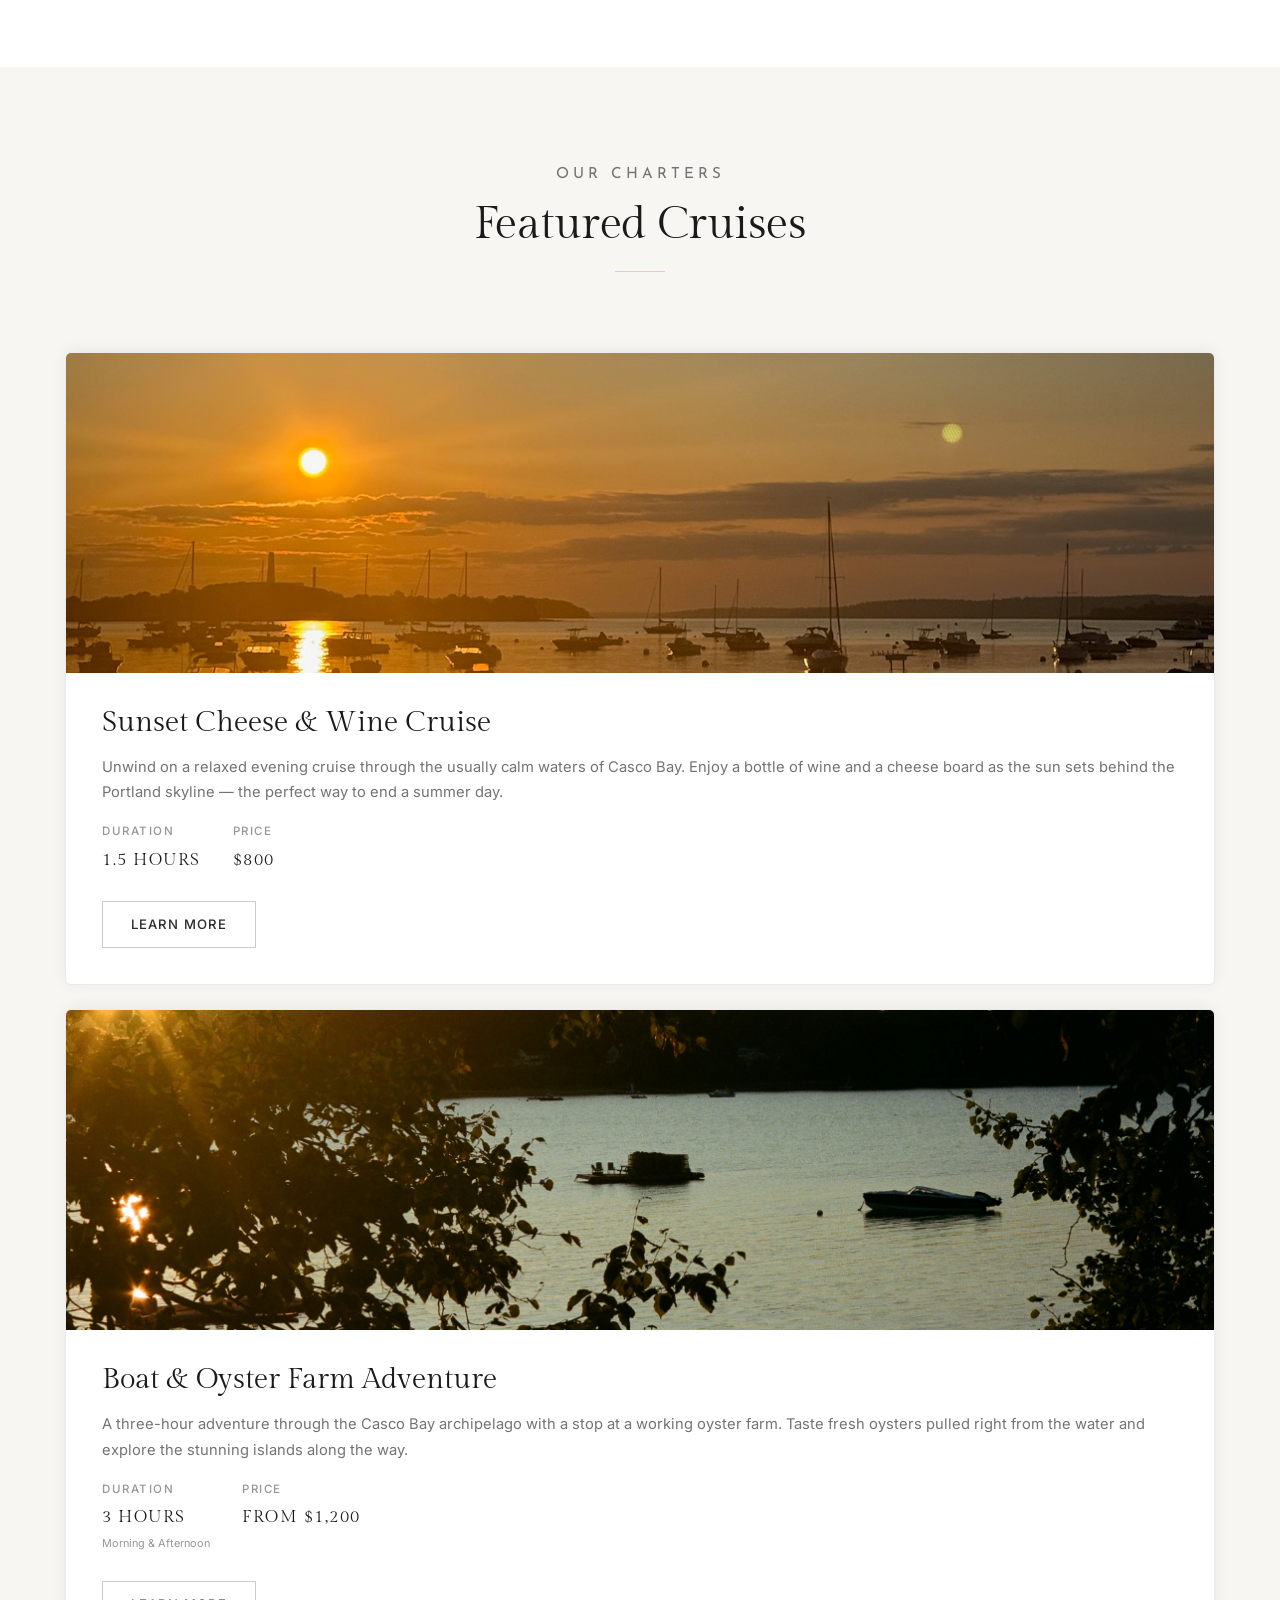
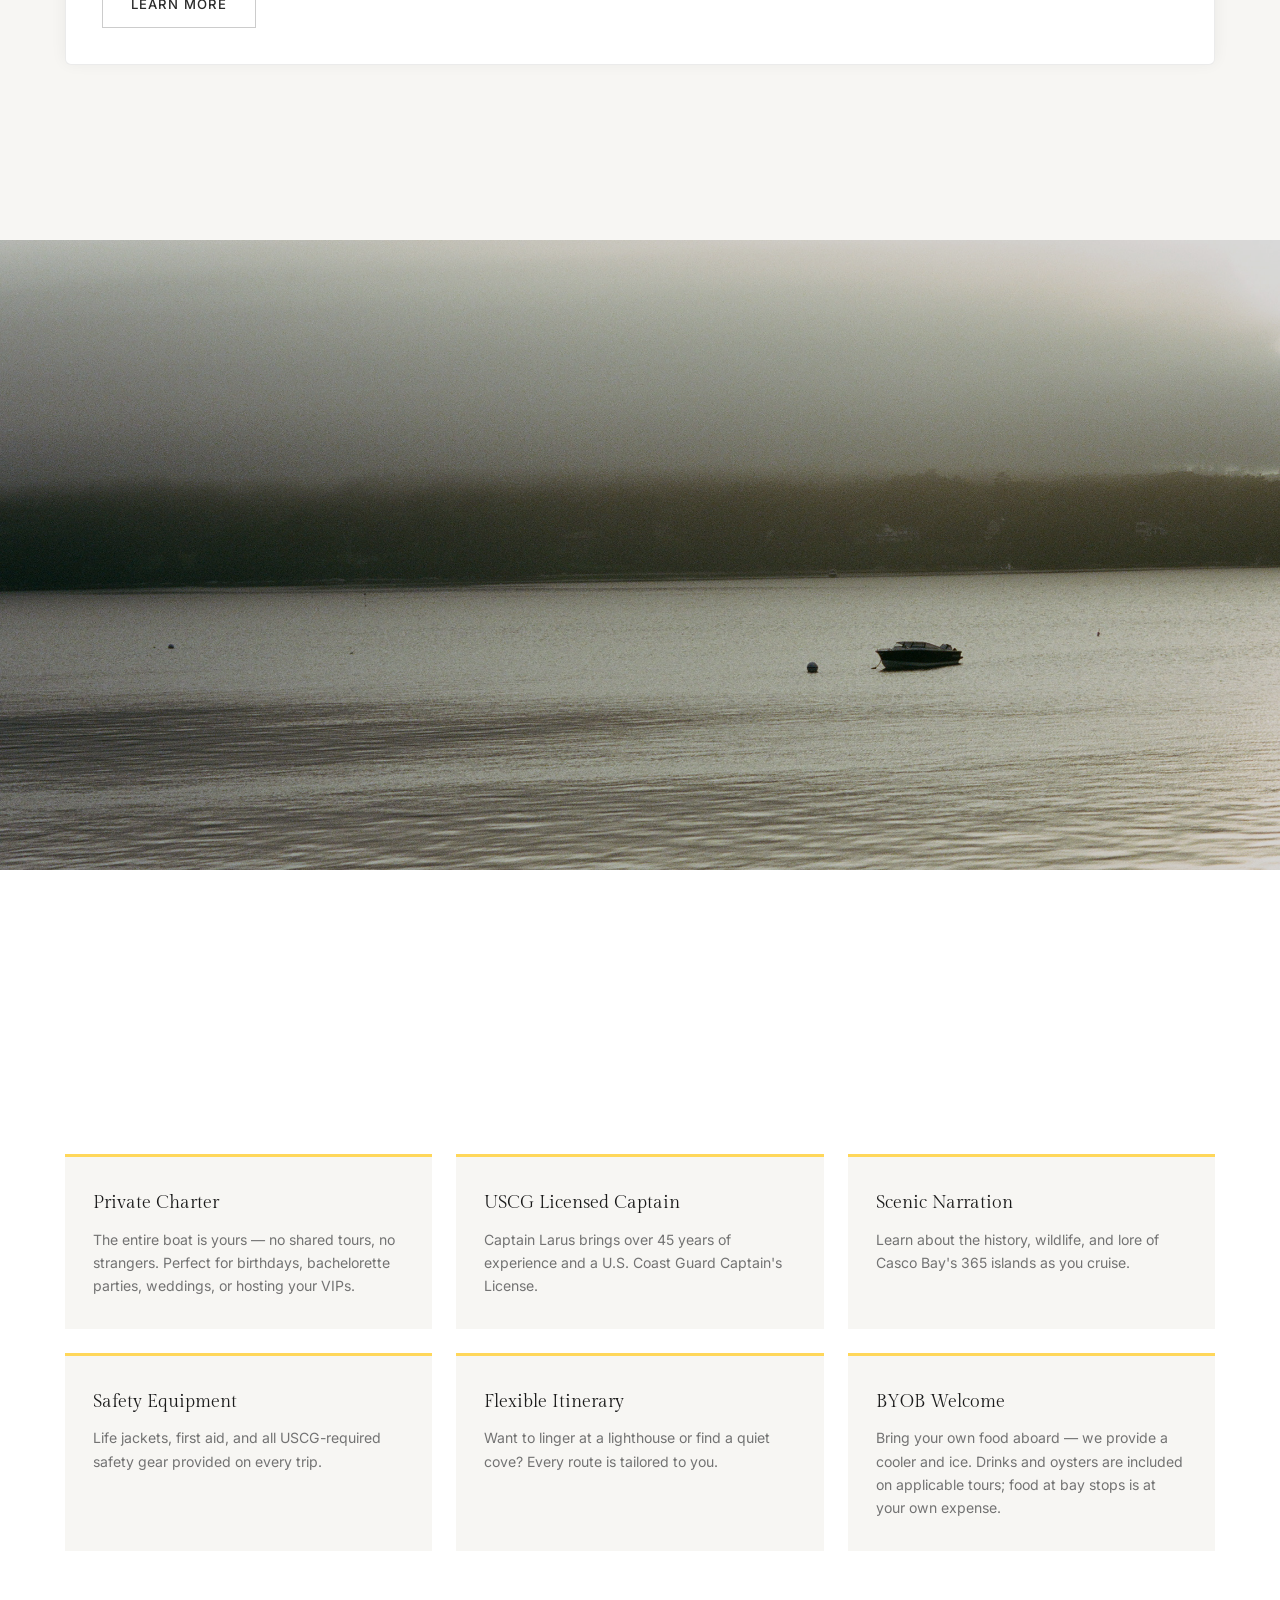
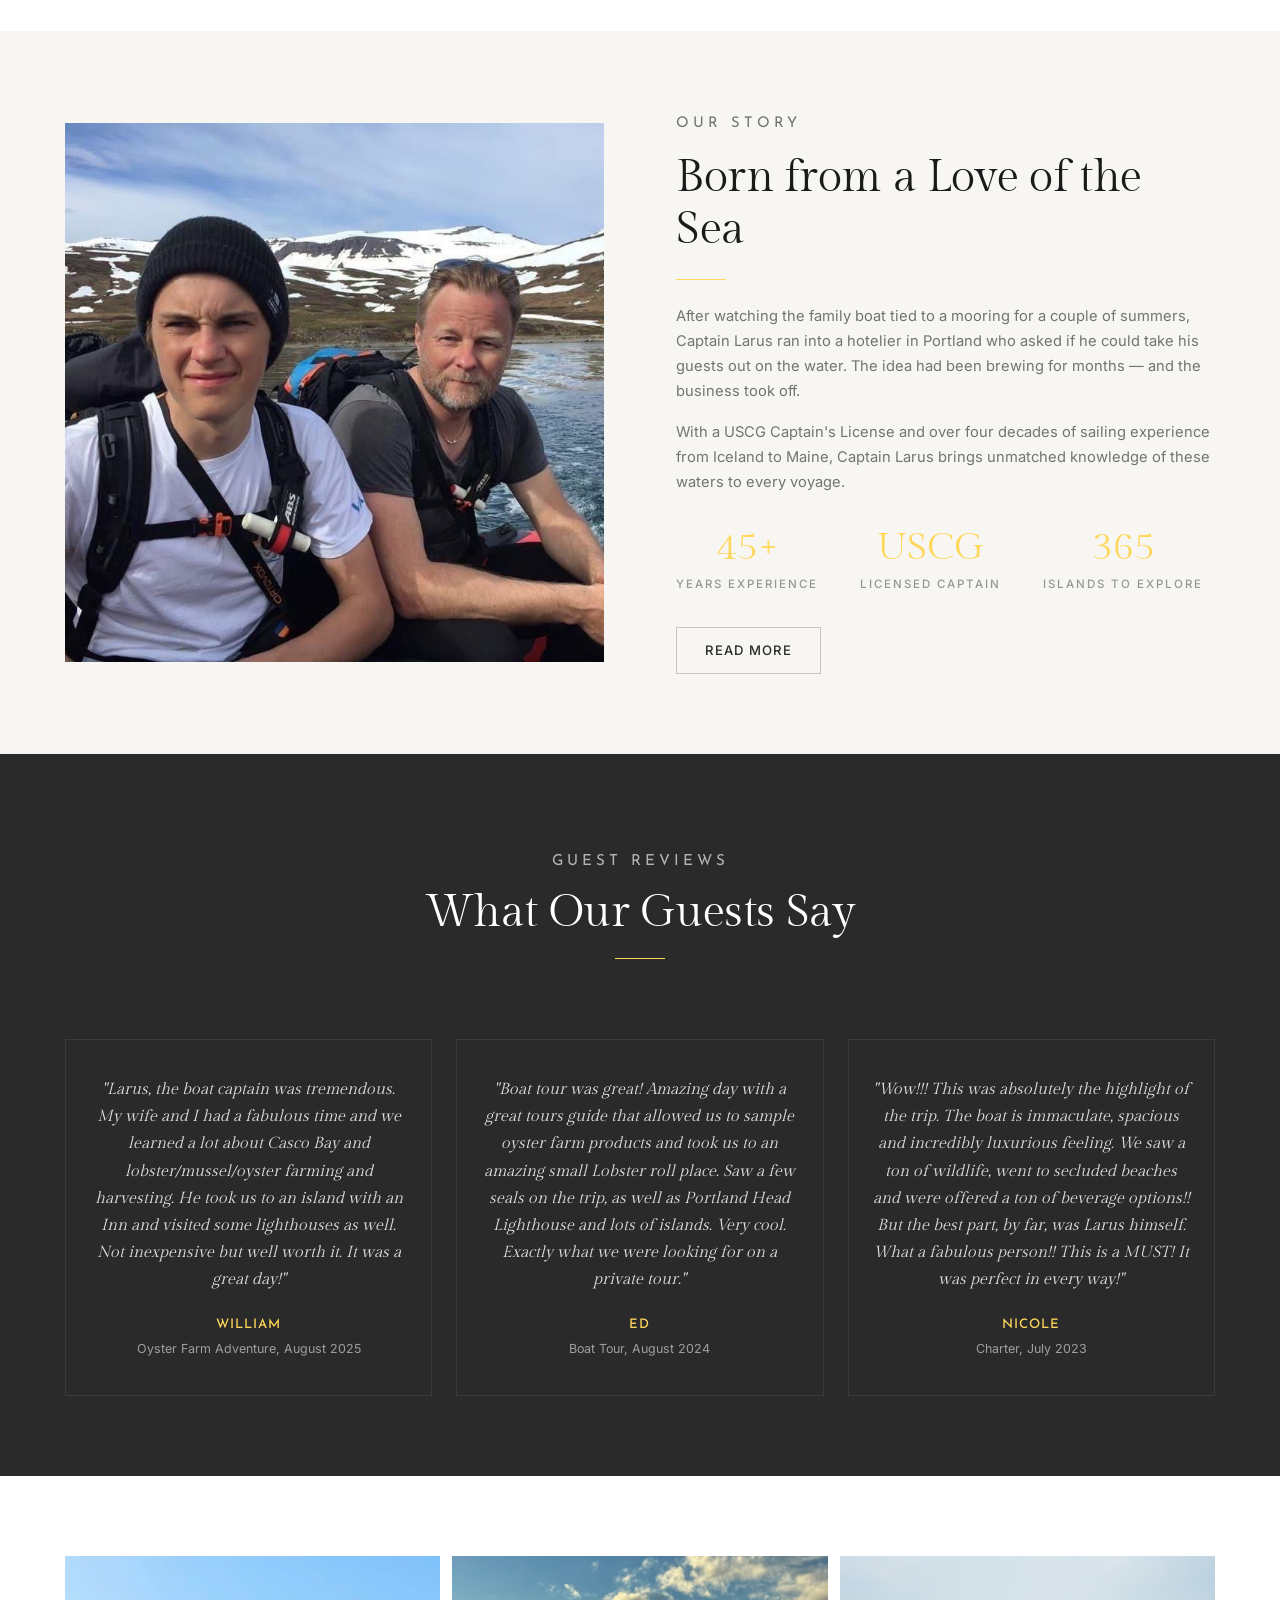
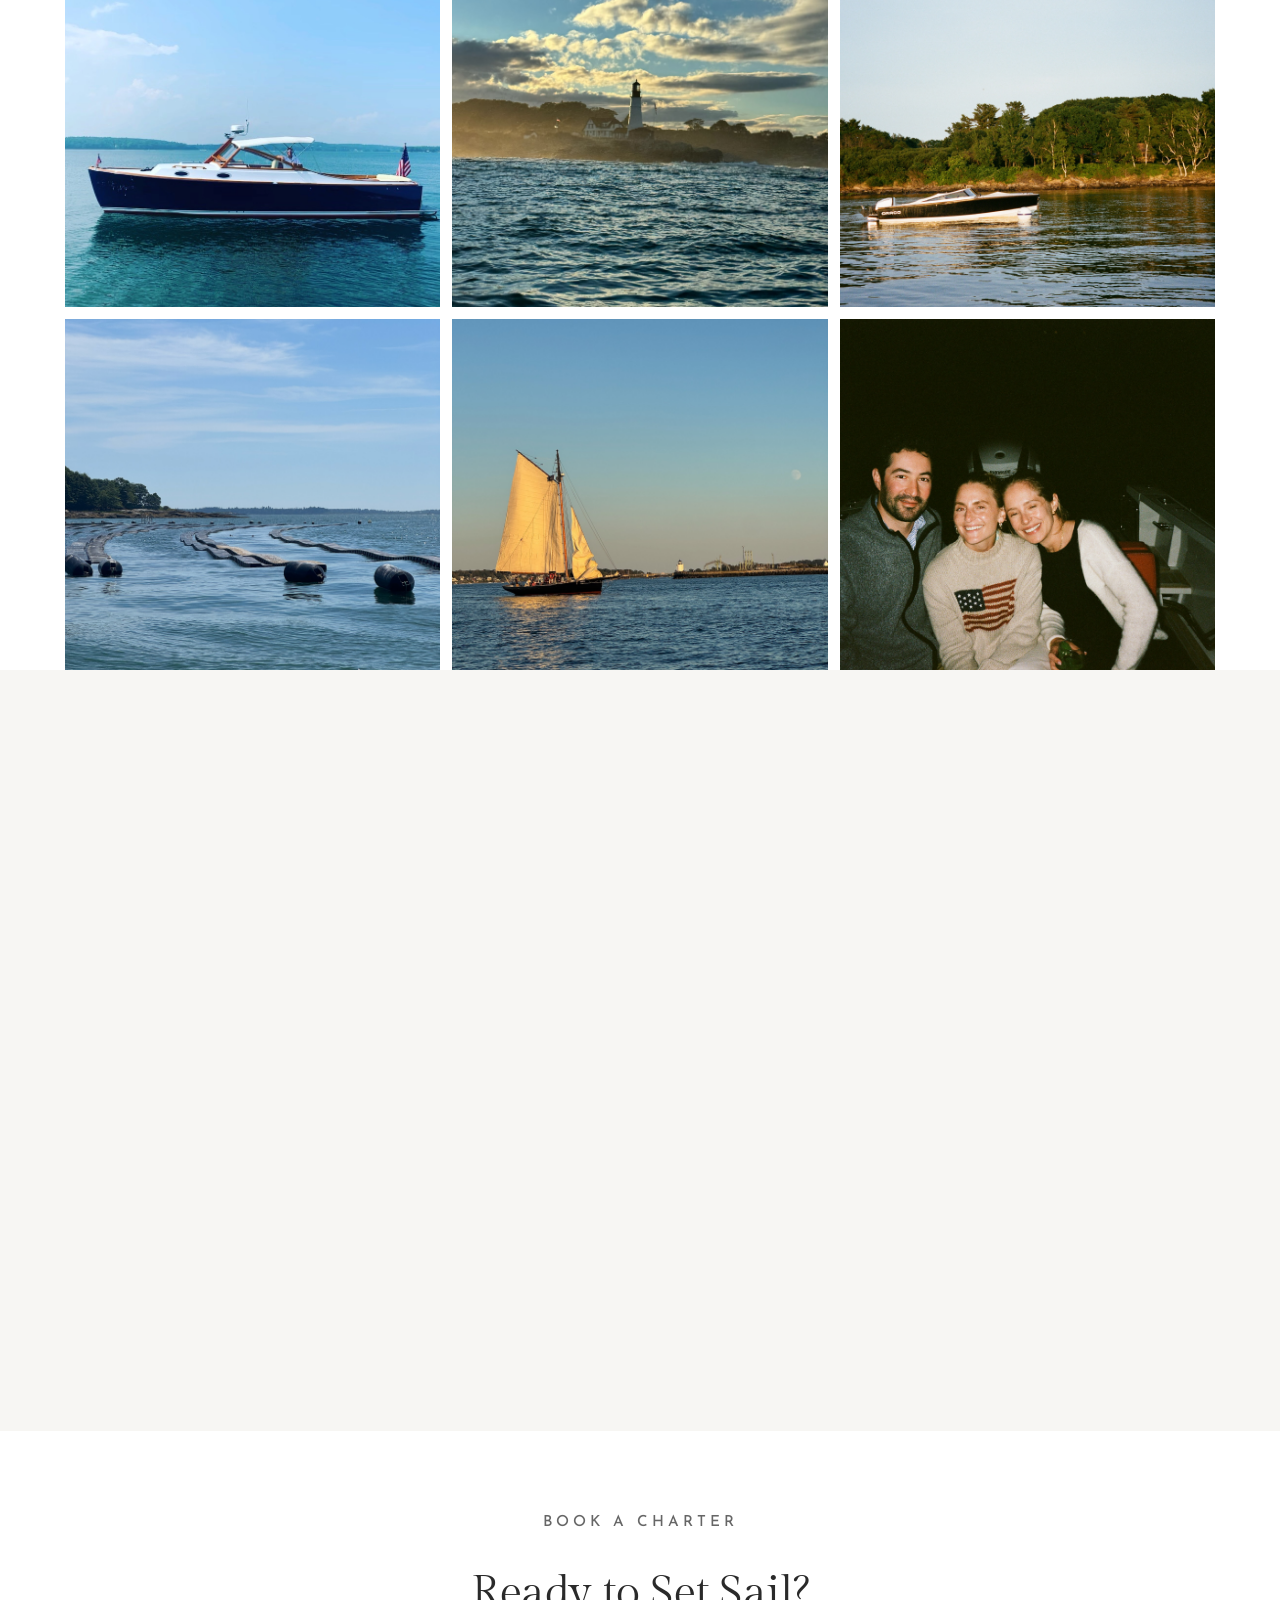
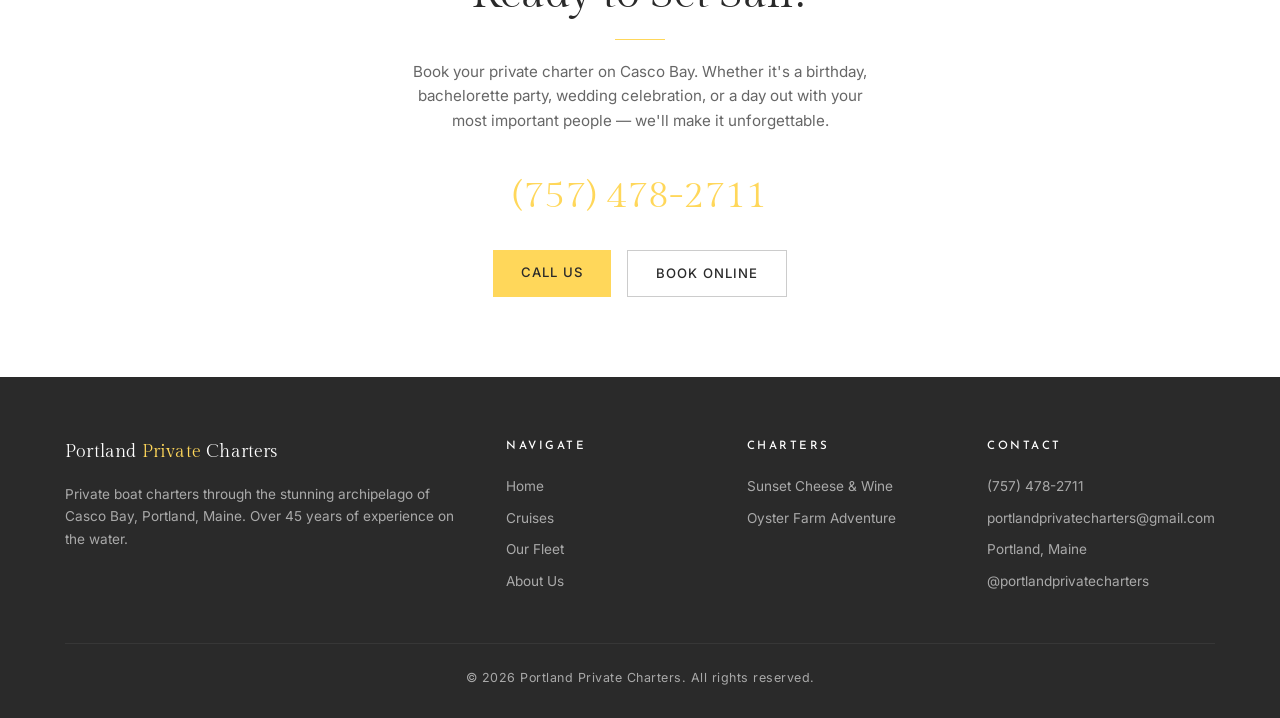
==== commit f883873c: "Home: Oyster Farm times to Morning & Afternoon" ====
--- a/index.html
+++ b/index.html
@@ -139,7 +139,7 @@
             <h3>Boat &amp; Oyster Farm Adventure</h3>
             <p>A three-hour adventure through the Casco Bay archipelago with a stop at a working oyster farm. Taste fresh oysters pulled right from the water and explore the stunning islands along the way.</p>
             <div class="cruise-details">
-              <div class="cruise-detail">Duration<strong>3 Hours</strong><span class="cruise-detail-sub">9:00 AM or 2:00 PM</span></div>
+              <div class="cruise-detail">Duration<strong>3 Hours</strong><span class="cruise-detail-sub">Morning &amp; Afternoon</span></div>
               <div class="cruise-detail">Price<strong>From $1,200</strong></div>
             </div>
             <a href="cruises.html" class="btn btn-outline-dark">Learn More</a>
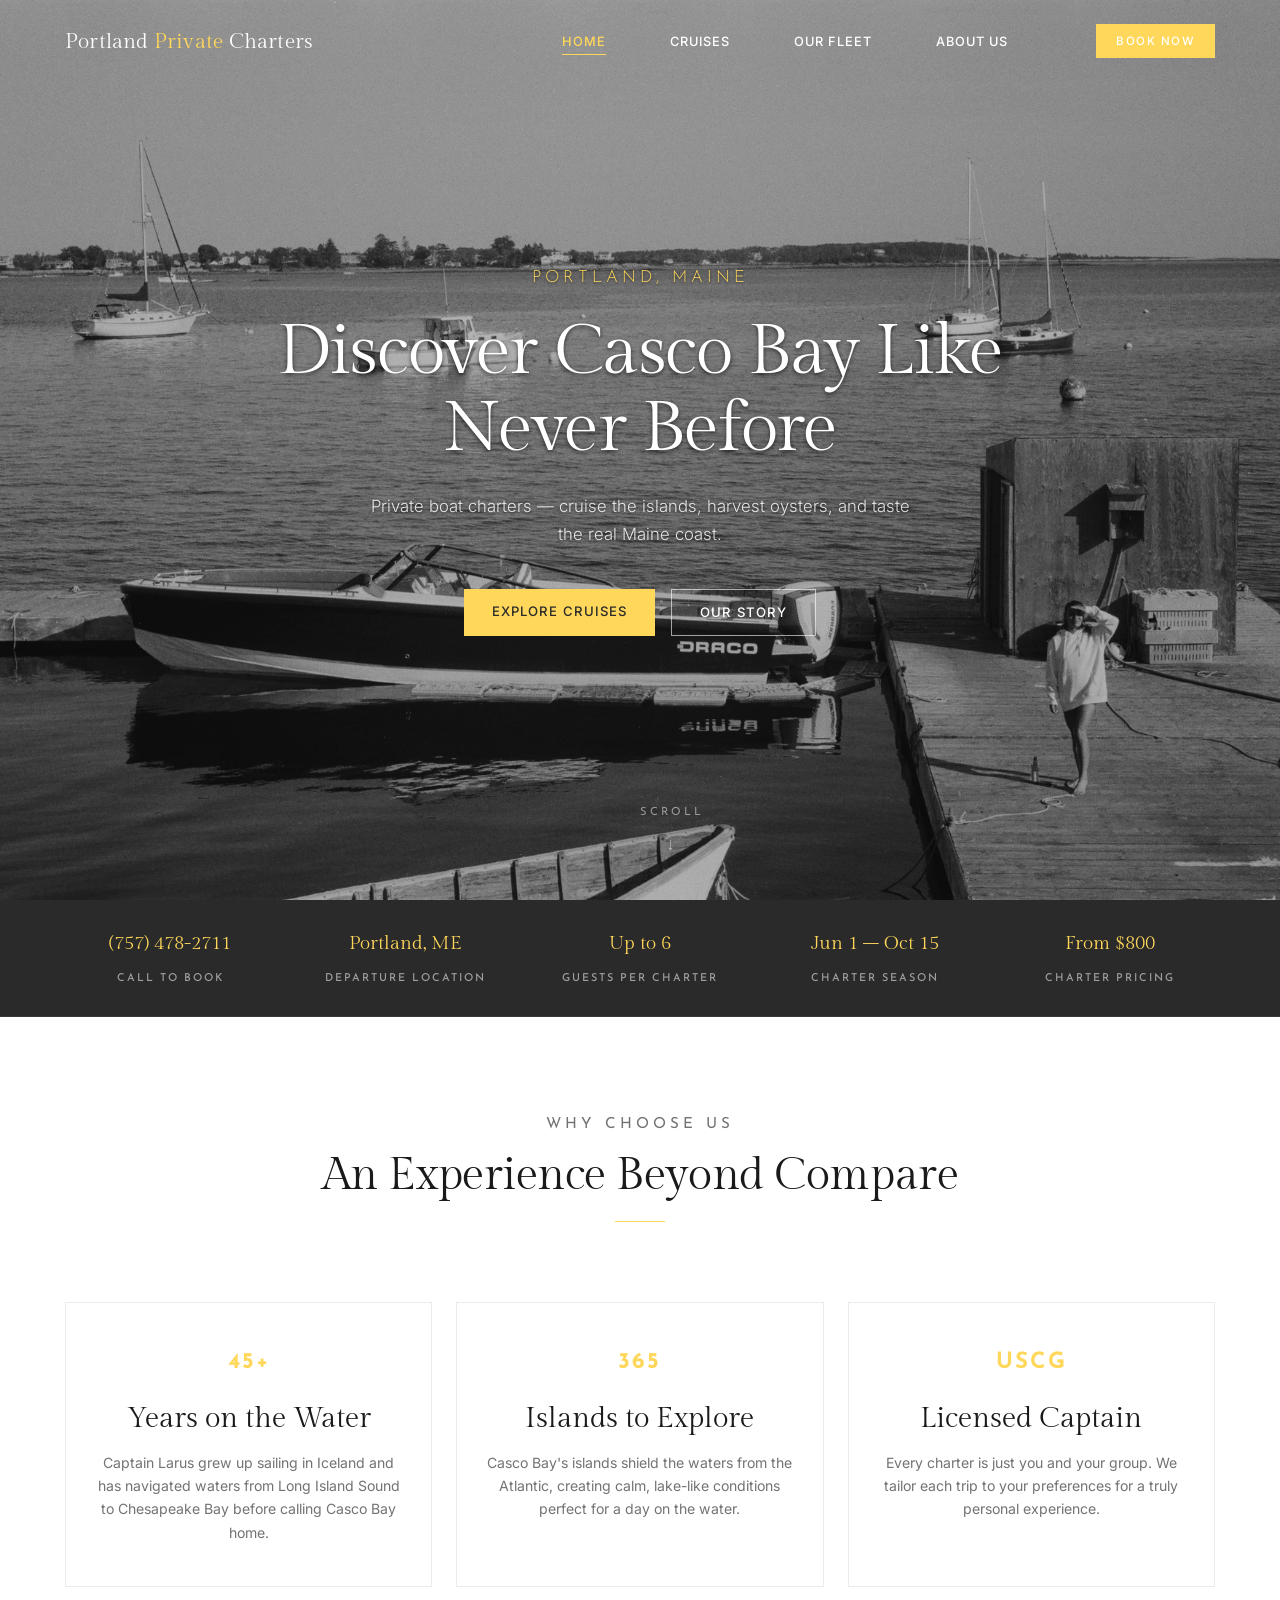
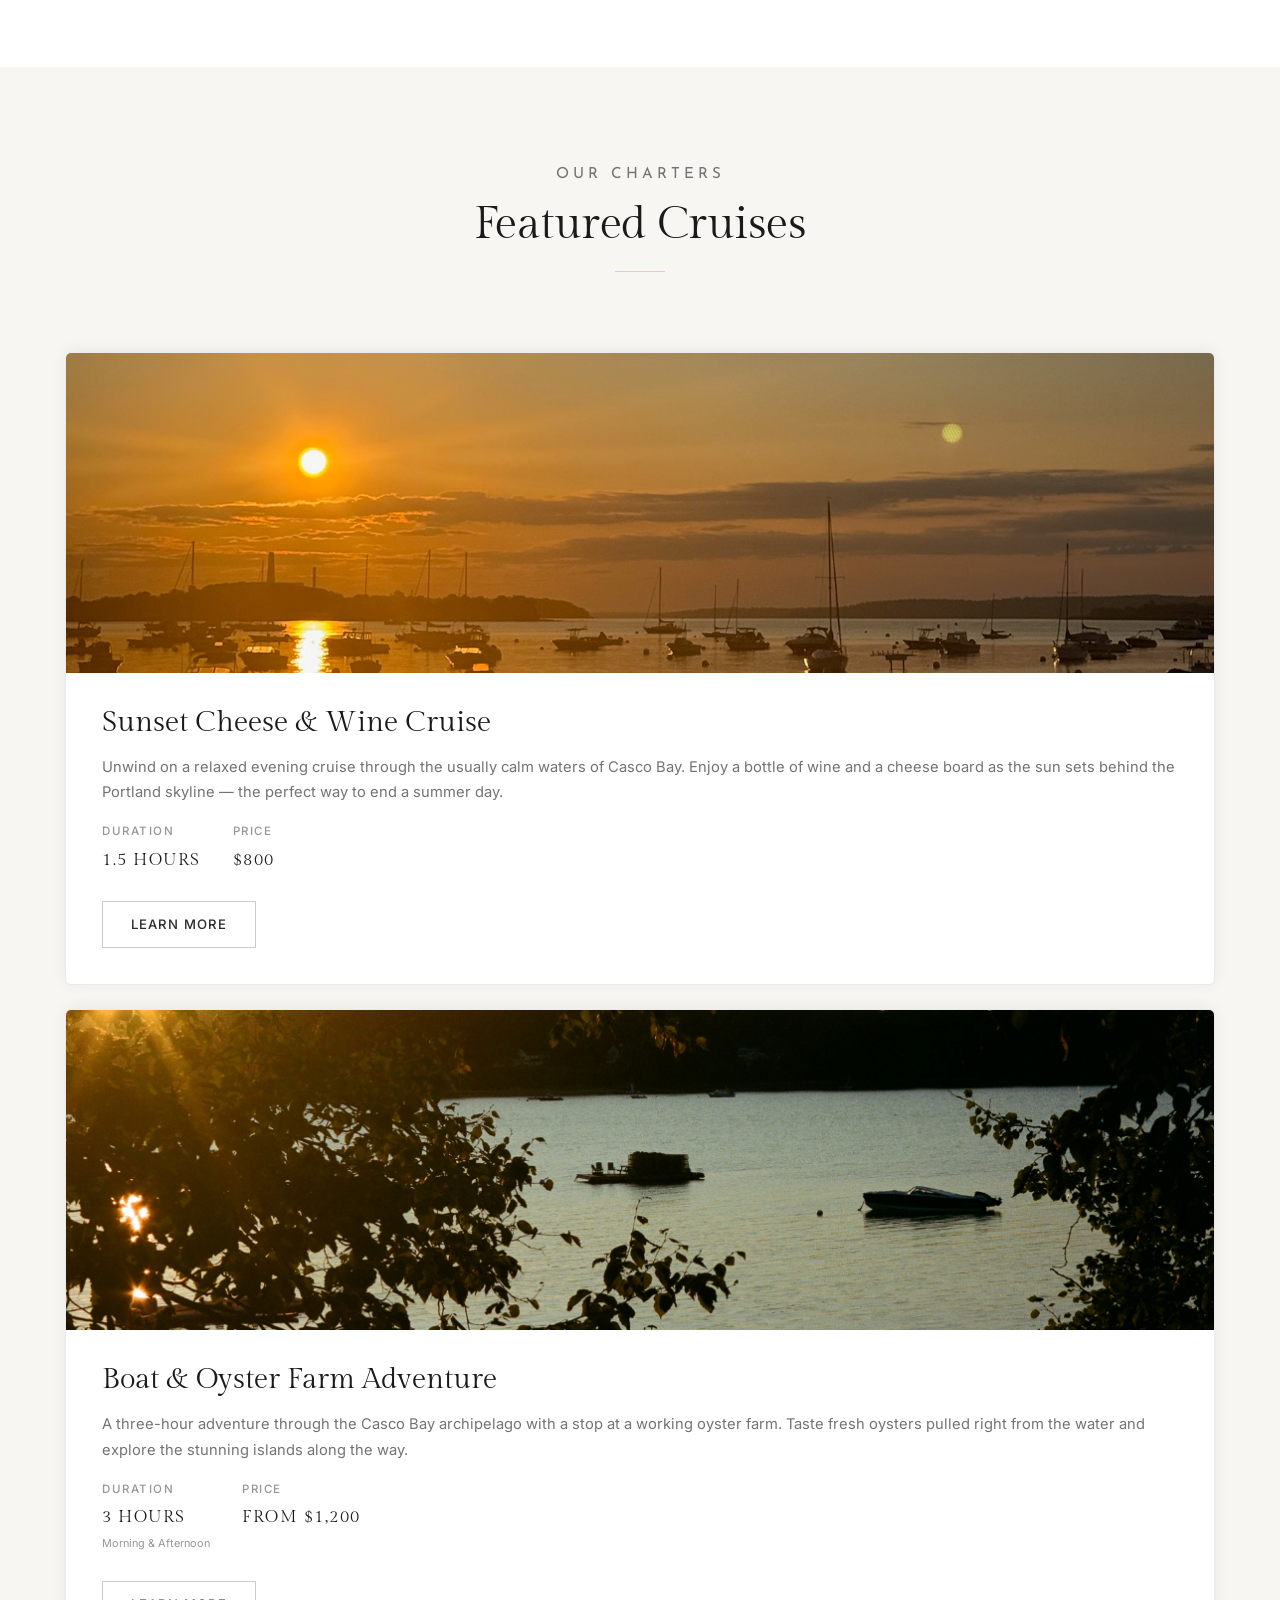
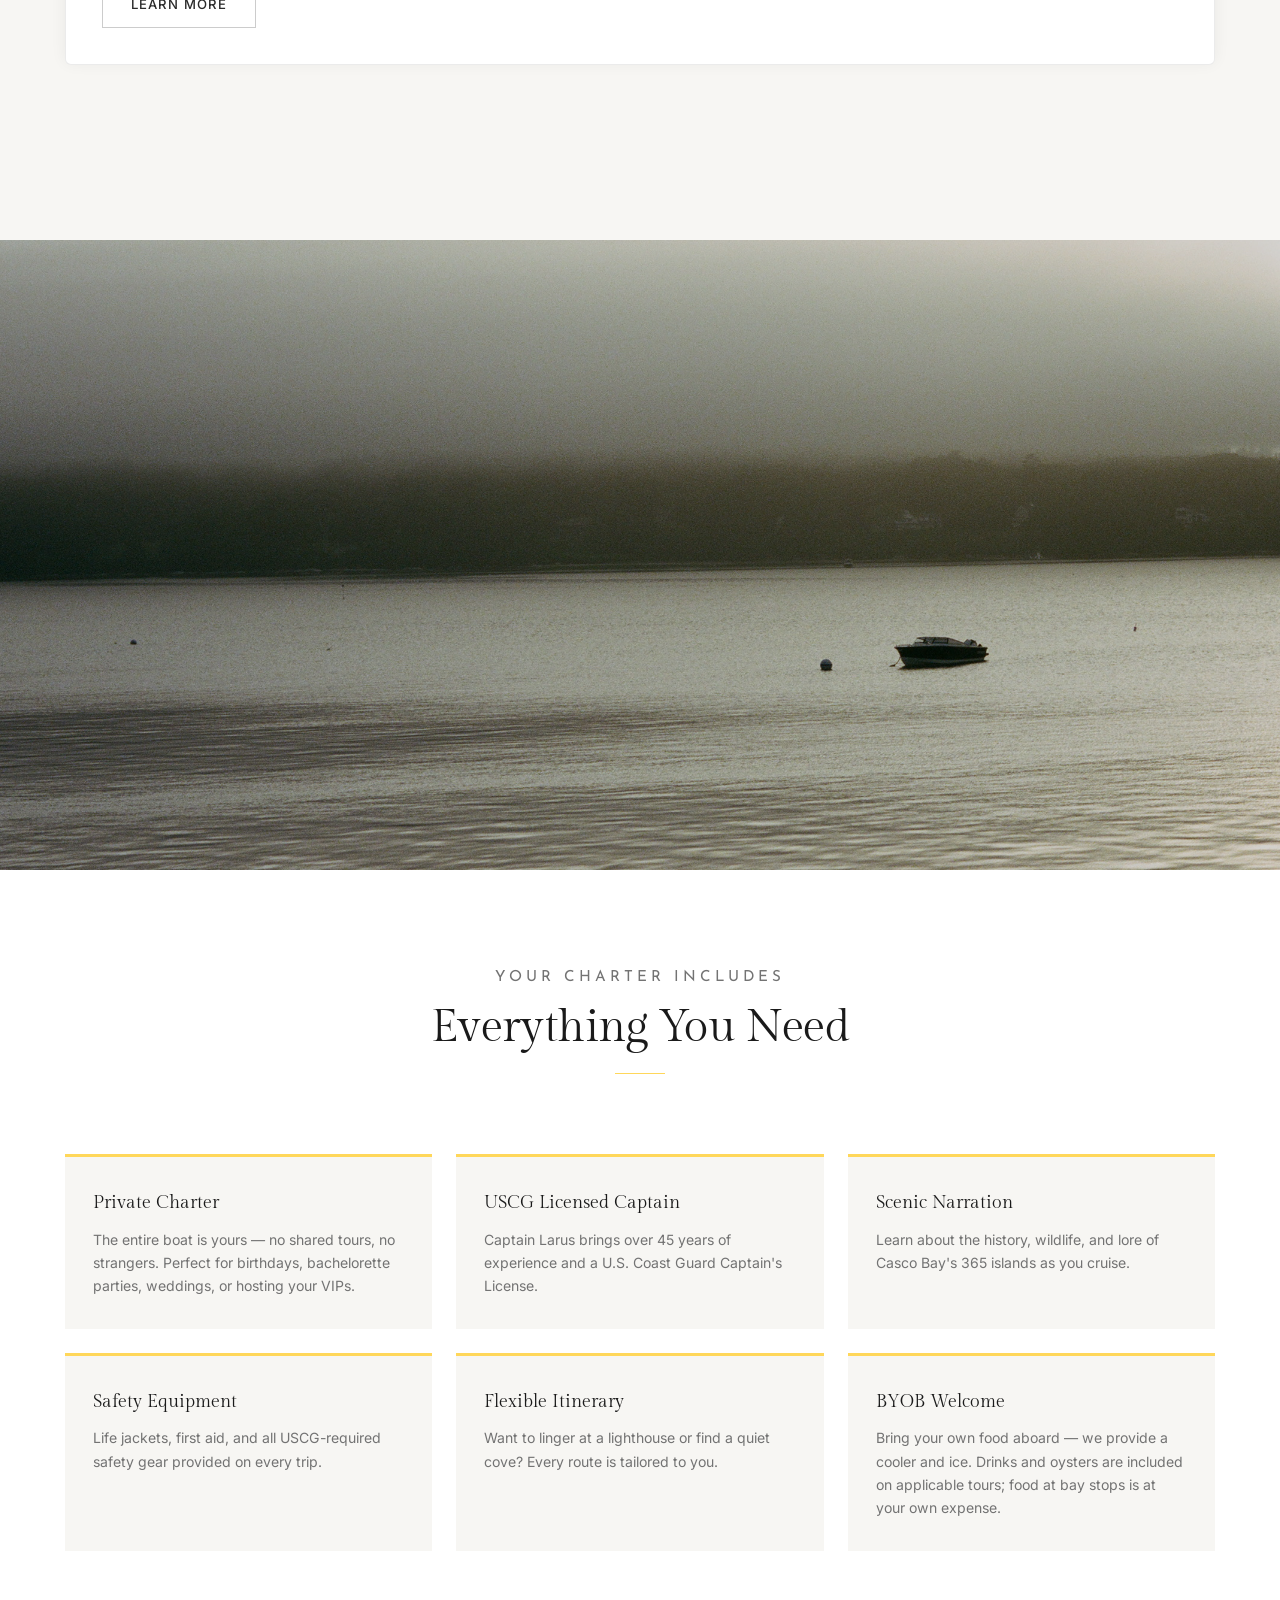
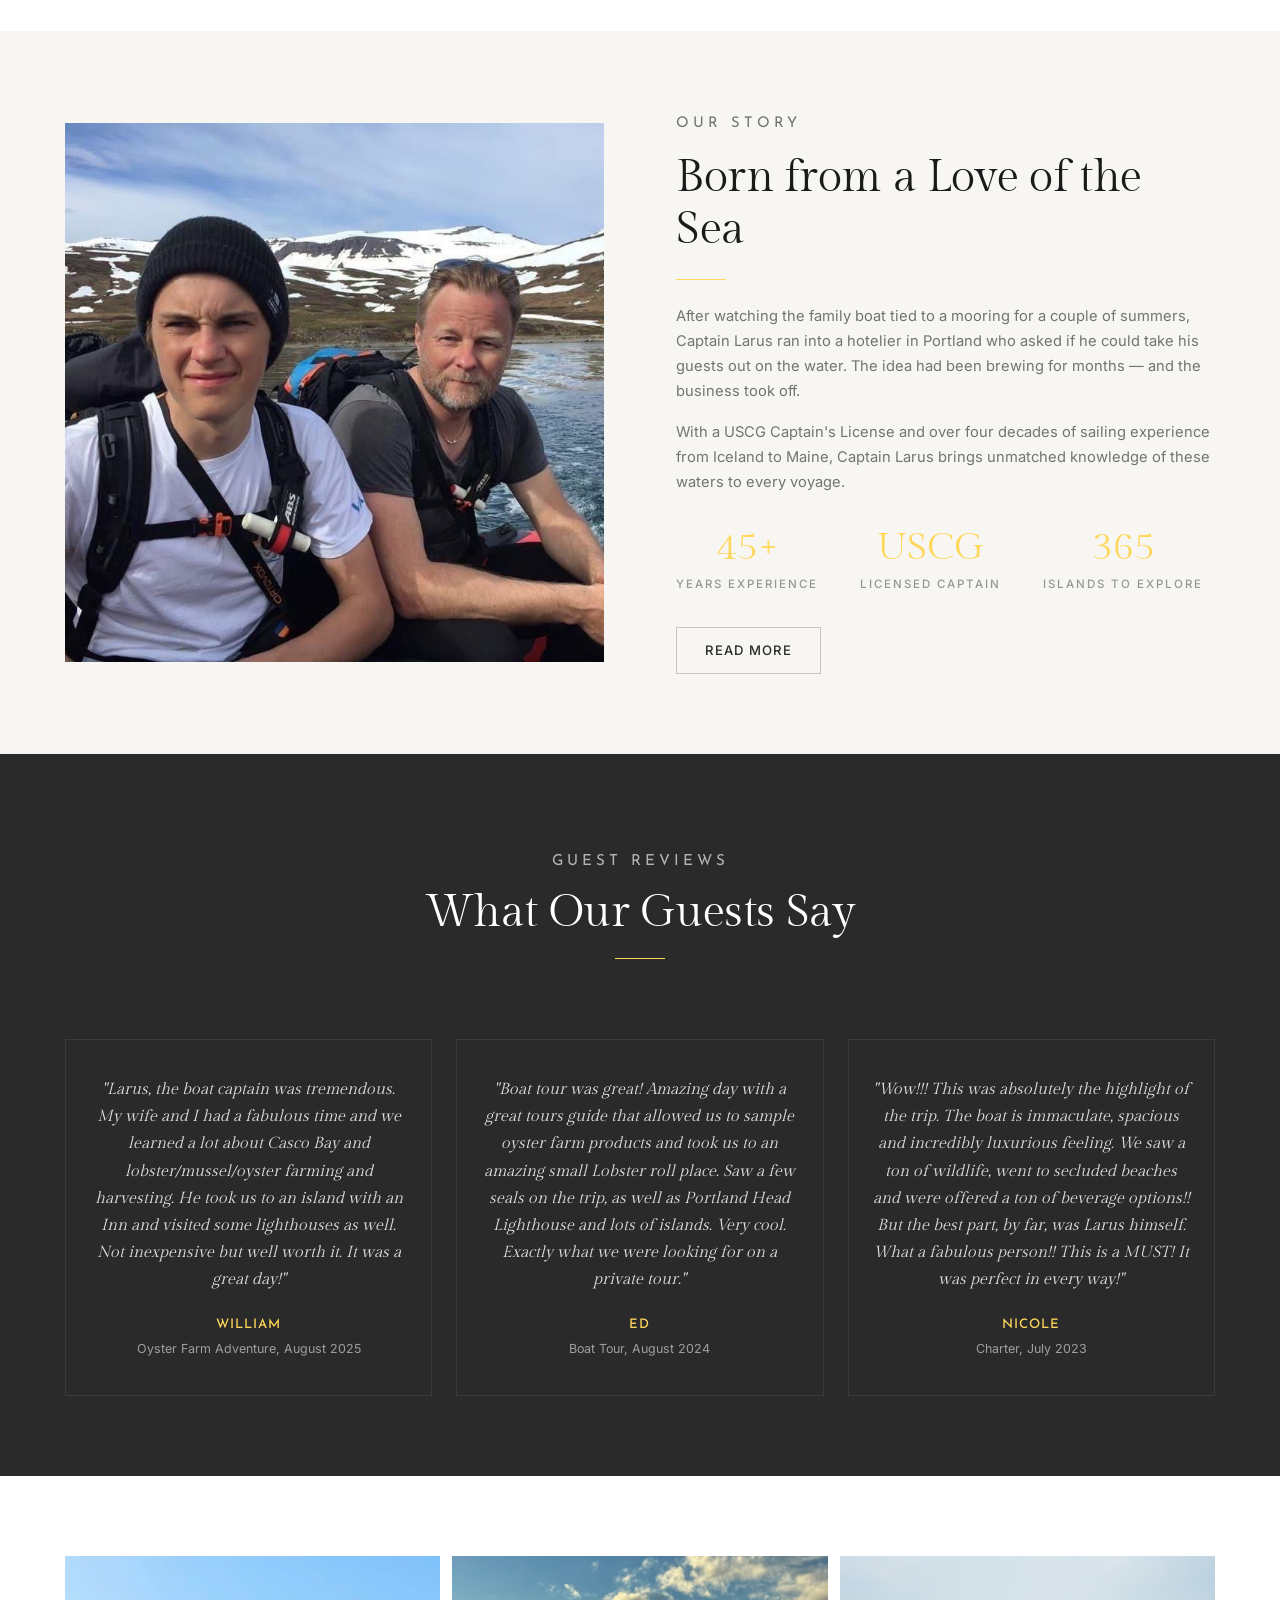
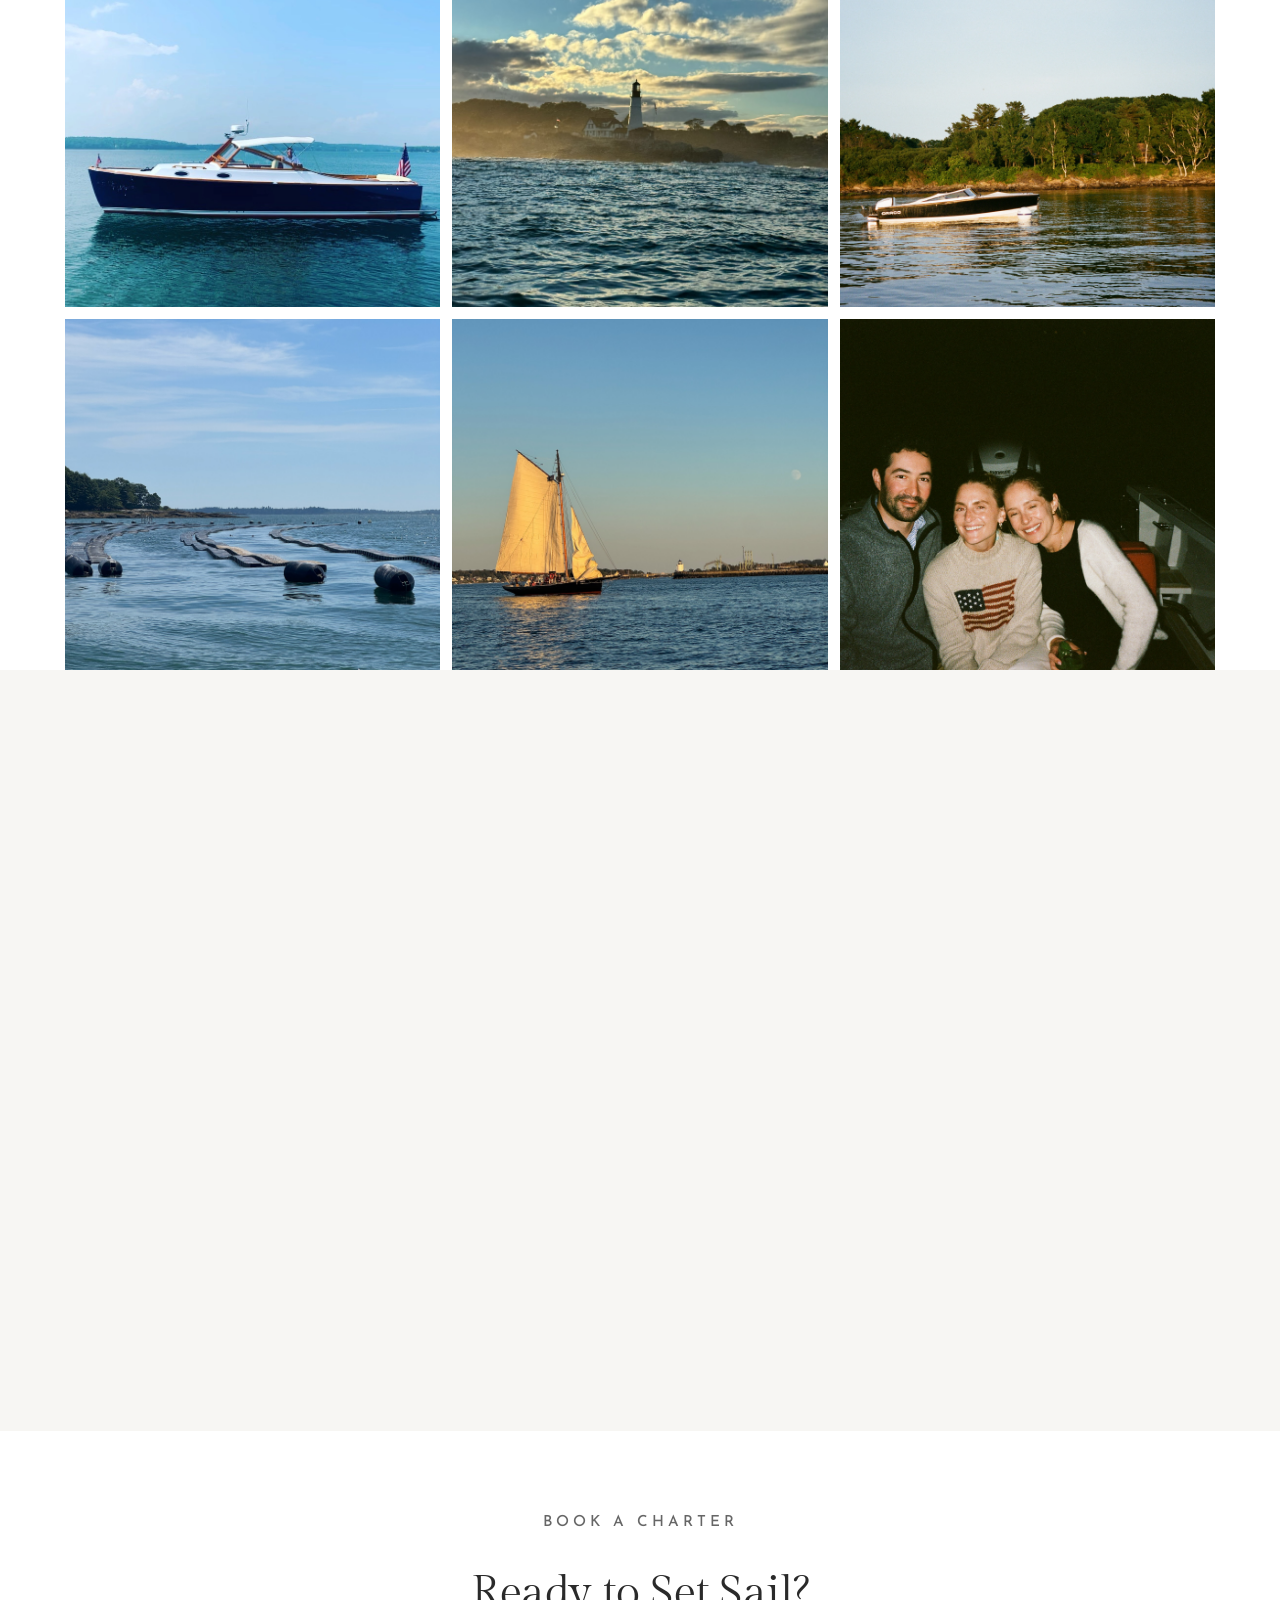
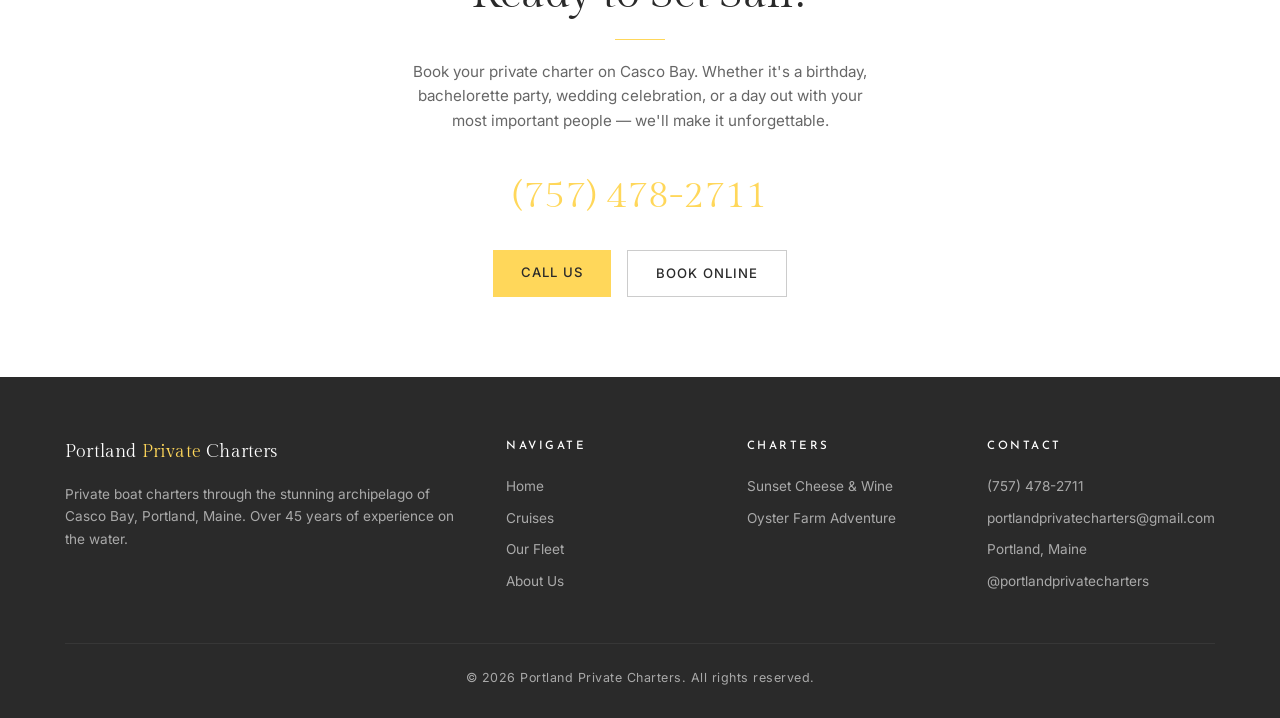
==== commit 340d4eb8: "Add Google Search Console verification tag" ====
--- a/index.html
+++ b/index.html
@@ -5,6 +5,56 @@
   <meta name="viewport" content="width=device-width, initial-scale=1.0">
   <title>Portland Private Charters — Casco Bay, Maine</title>
   <meta name="description" content="Private boat charters on Casco Bay, Portland Maine. Over 45 years of experience on the water. Unforgettable cruises through the islands.">
+  <meta name="google-site-verification" content="T_Ob8EsrsDjXgoXeAlfzRJmqXY3dHGzqJsngGBYHQjo" />
+  <link rel="canonical" href="https://portlandprivatecharters.com/">
+
+  <!-- Open Graph -->
+  <meta property="og:type" content="website">
+  <meta property="og:url" content="https://portlandprivatecharters.com/">
+  <meta property="og:title" content="Portland Private Charters — Casco Bay, Maine">
+  <meta property="og:description" content="Private boat charters on Casco Bay, Portland Maine. Cruise the islands, harvest oysters, and taste the real Maine coast.">
+  <meta property="og:image" content="https://portlandprivatecharters.com/images/831530010036-2.jpg">
+
+  <!-- Twitter -->
+  <meta name="twitter:card" content="summary_large_image">
+  <meta name="twitter:title" content="Portland Private Charters — Casco Bay, Maine">
+  <meta name="twitter:description" content="Private boat charters on Casco Bay, Portland Maine.">
+  <meta name="twitter:image" content="https://portlandprivatecharters.com/images/831530010036-2.jpg">
+
+  <!-- Schema.org LocalBusiness -->
+  <script type="application/ld+json">
+  {
+    "@context": "https://schema.org",
+    "@type": "LocalBusiness",
+    "name": "Portland Private Charters",
+    "image": "https://portlandprivatecharters.com/images/831530010036-2.jpg",
+    "url": "https://portlandprivatecharters.com",
+    "telephone": "+1-757-478-2711",
+    "email": "portlandprivatecharters@gmail.com",
+    "priceRange": "$800-$3500",
+    "address": {
+      "@type": "PostalAddress",
+      "addressLocality": "Portland",
+      "addressRegion": "ME",
+      "addressCountry": "US"
+    },
+    "geo": {
+      "@type": "GeoCoordinates",
+      "latitude": 43.6591,
+      "longitude": -70.2568
+    },
+    "description": "Private boat charters on Casco Bay, Portland Maine. Over 45 years of experience on the water. Sunset Cheese & Wine Cruise and Boat & Oyster Farm Adventure.",
+    "sameAs": [
+      "https://www.instagram.com/portlandprivatecharters"
+    ],
+    "openingHours": "Mo-Su 09:00-20:00",
+    "areaServed": {
+      "@type": "Place",
+      "name": "Casco Bay, Maine"
+    }
+  }
+  </script>
+
   <link rel="preconnect" href="https://fonts.googleapis.com">
   <link rel="preconnect" href="https://fonts.gstatic.com" crossorigin>
   <link href="https://fonts.googleapis.com/css2?family=Gilda+Display&family=Inter:wght@300;400;500;600;700&family=Josefin+Sans:wght@300;400;500;700&display=swap" rel="stylesheet">
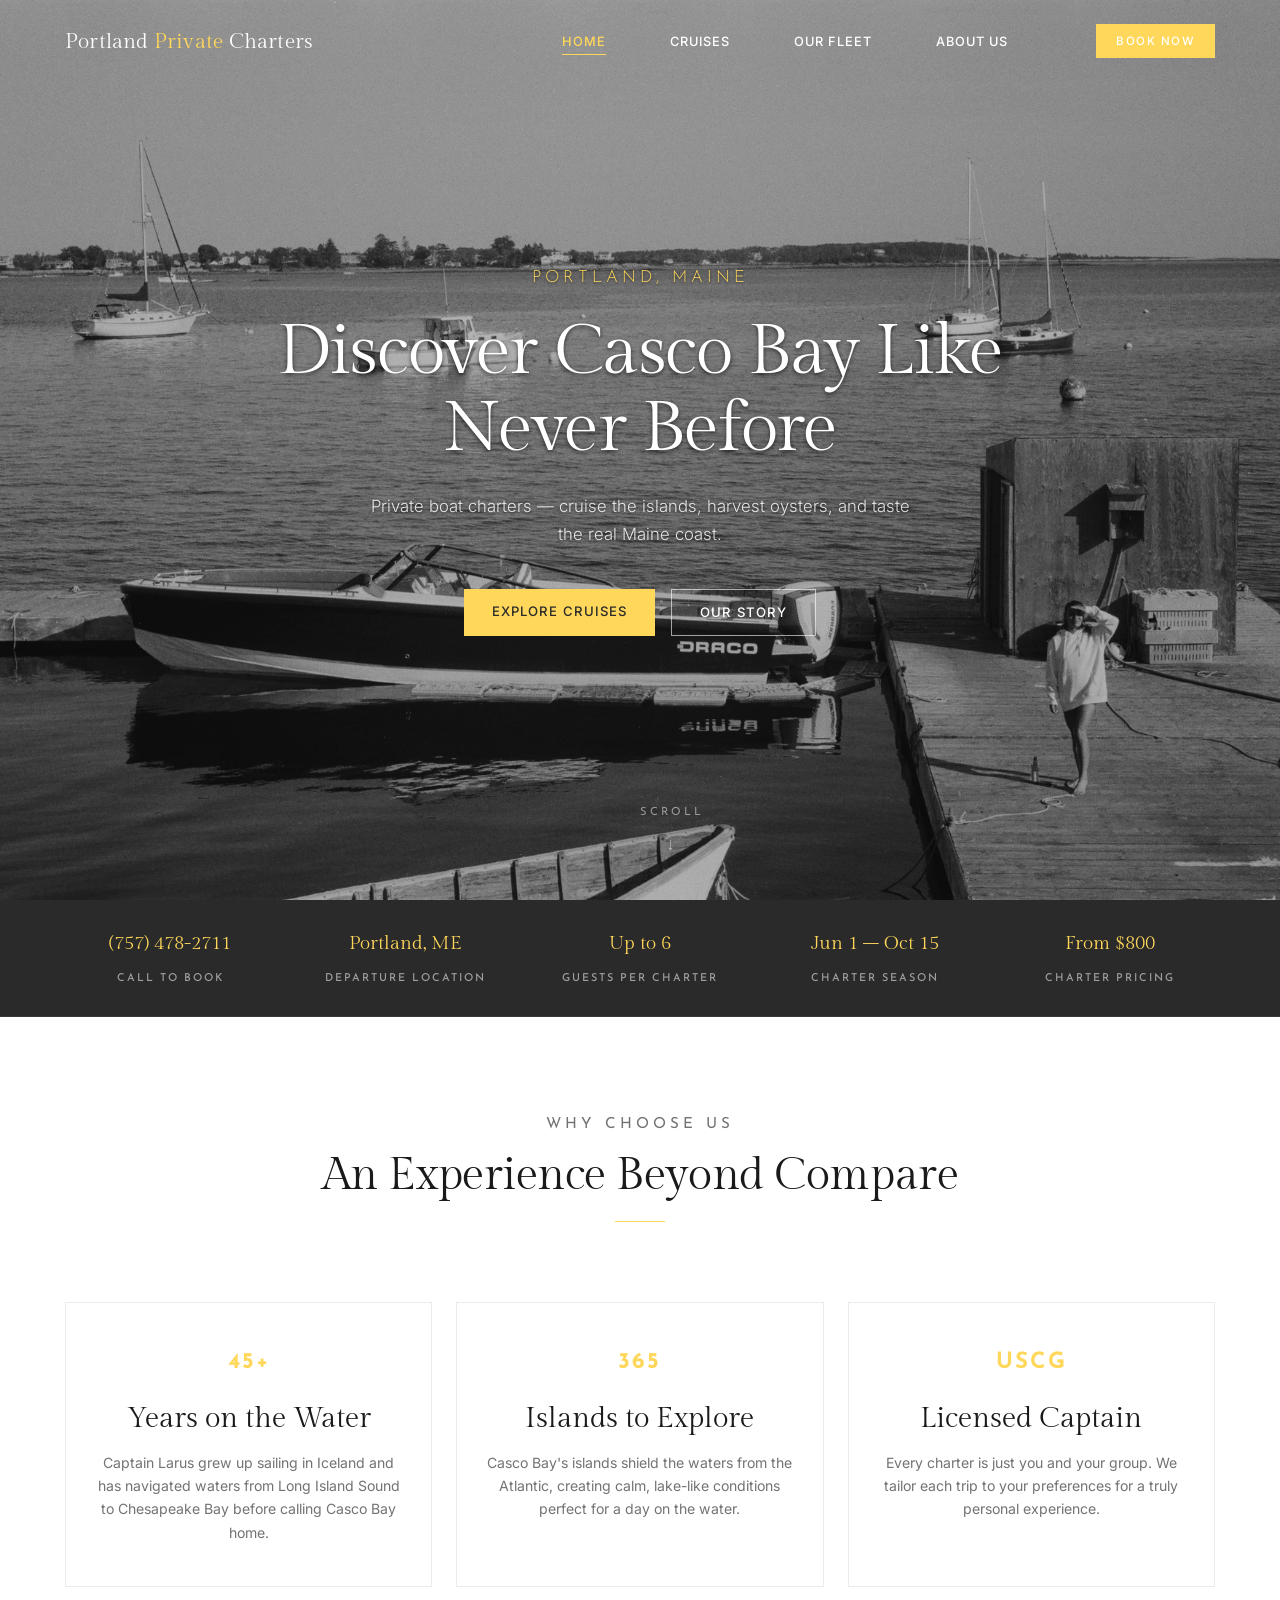
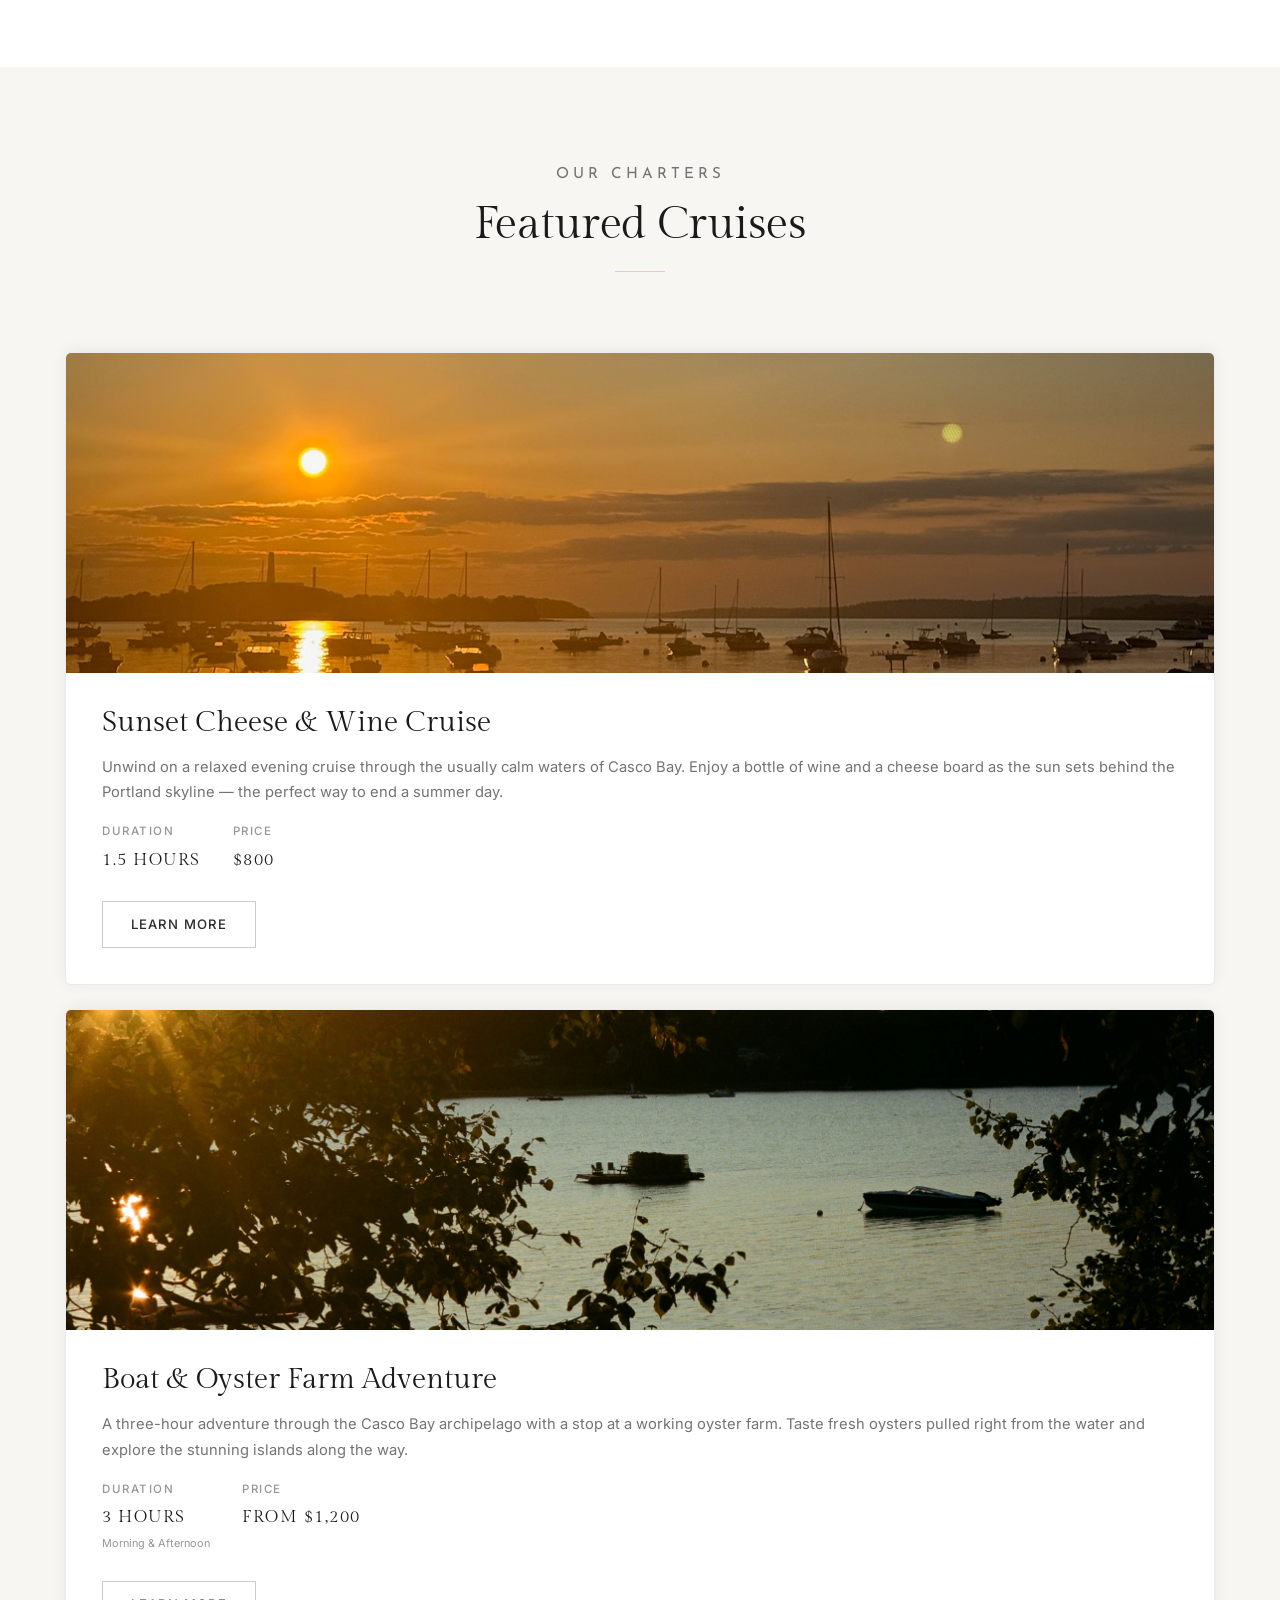
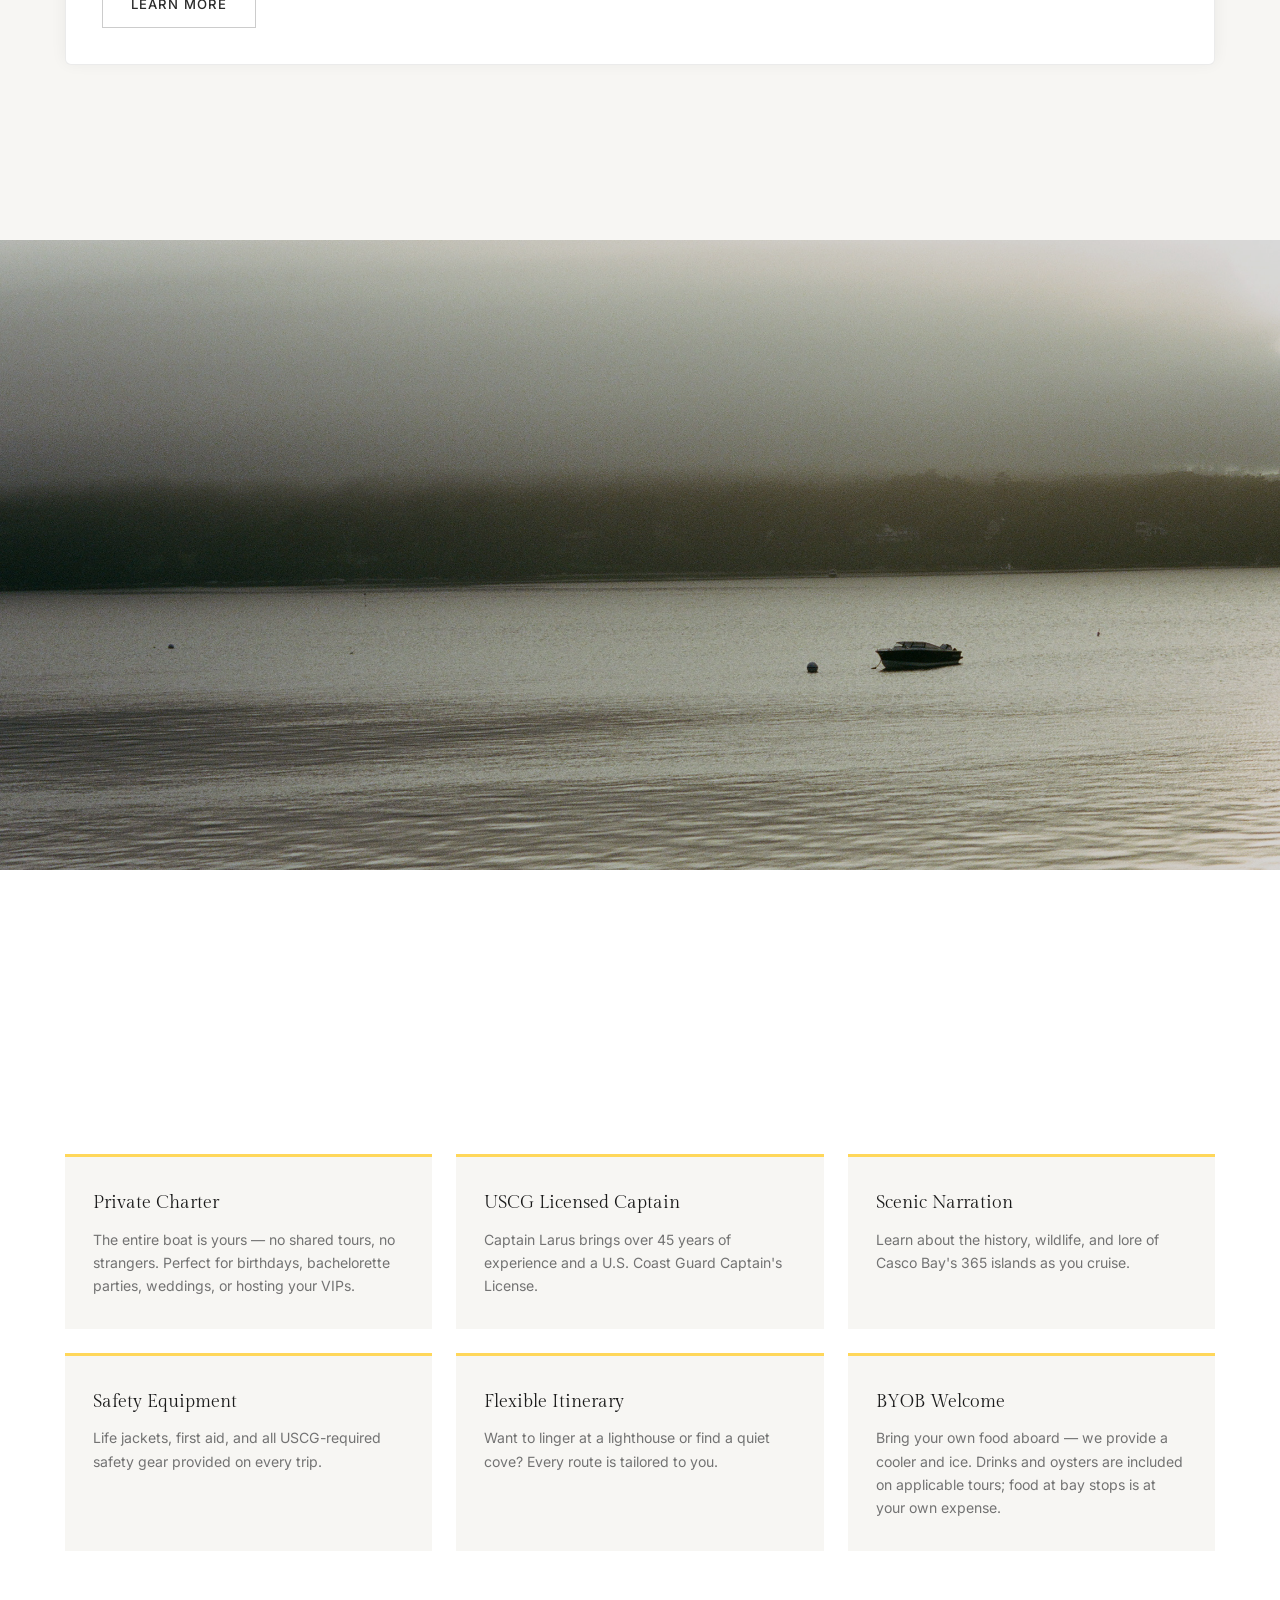
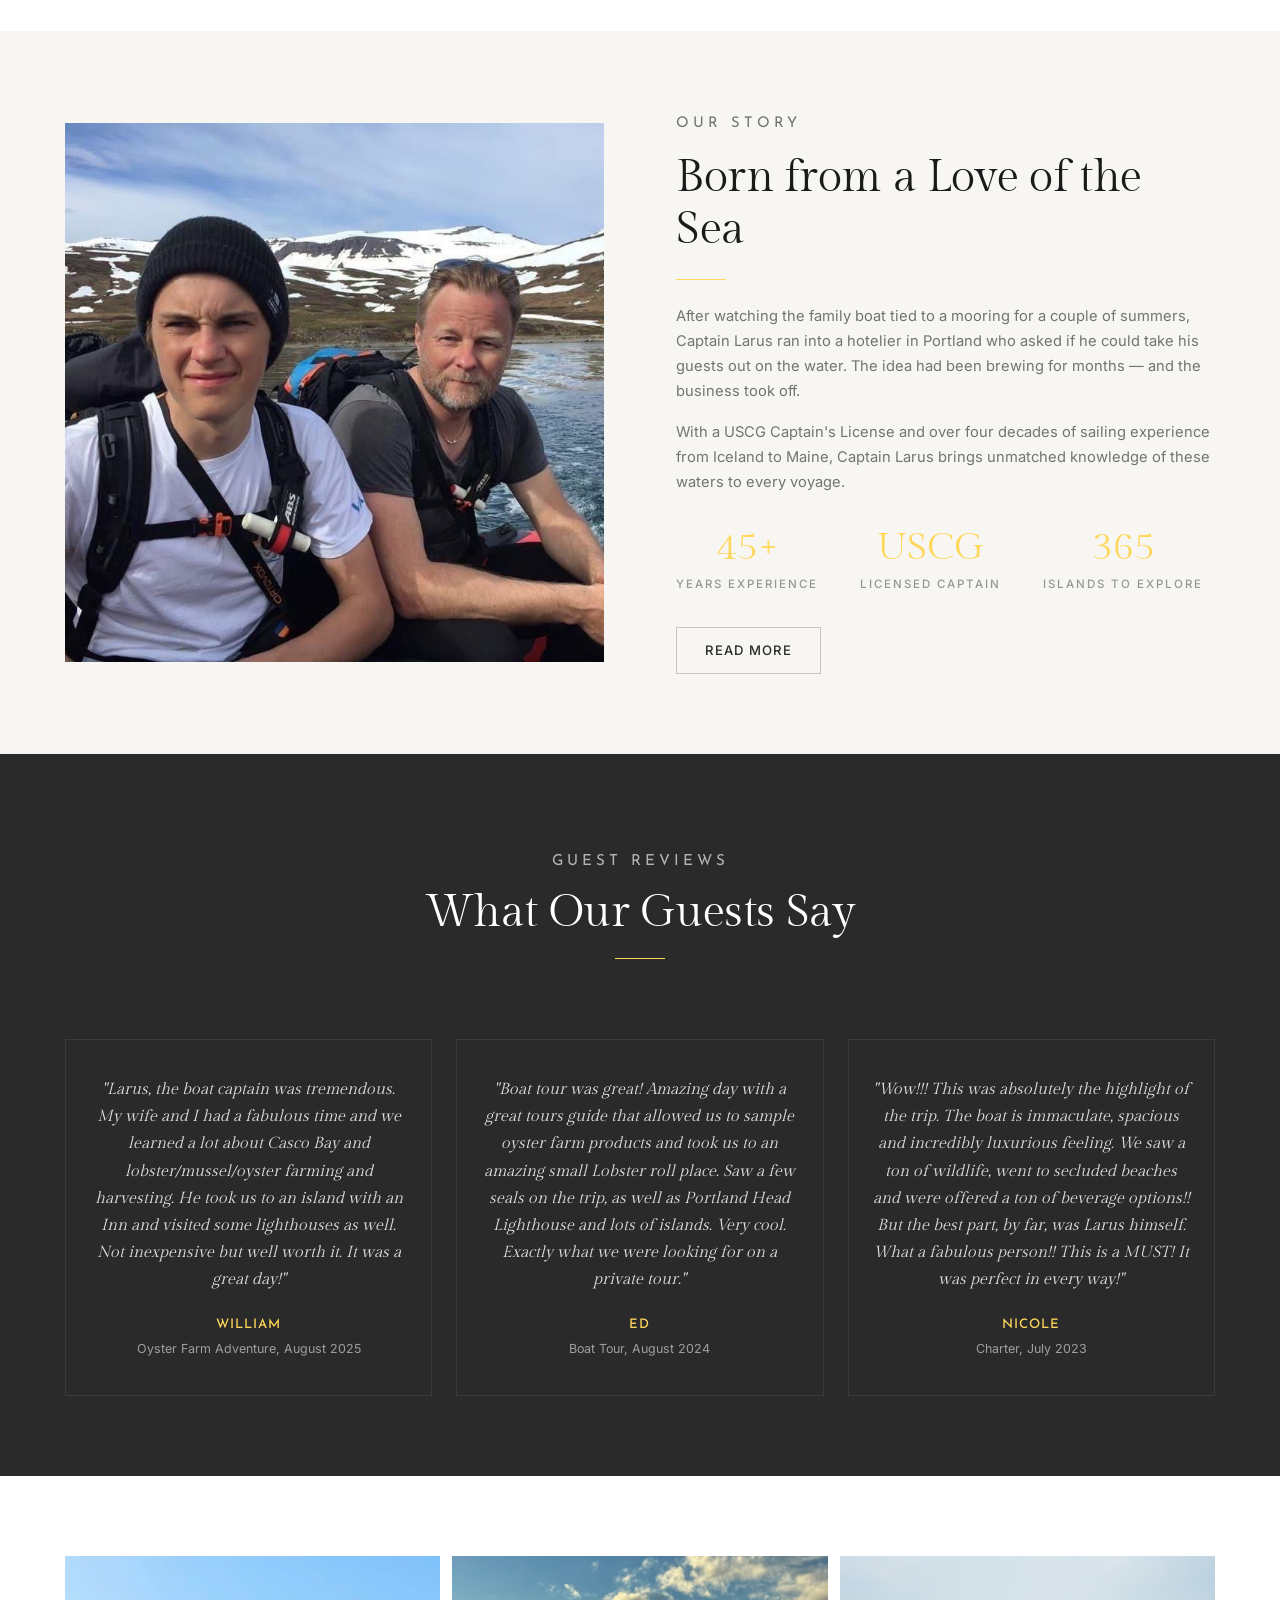
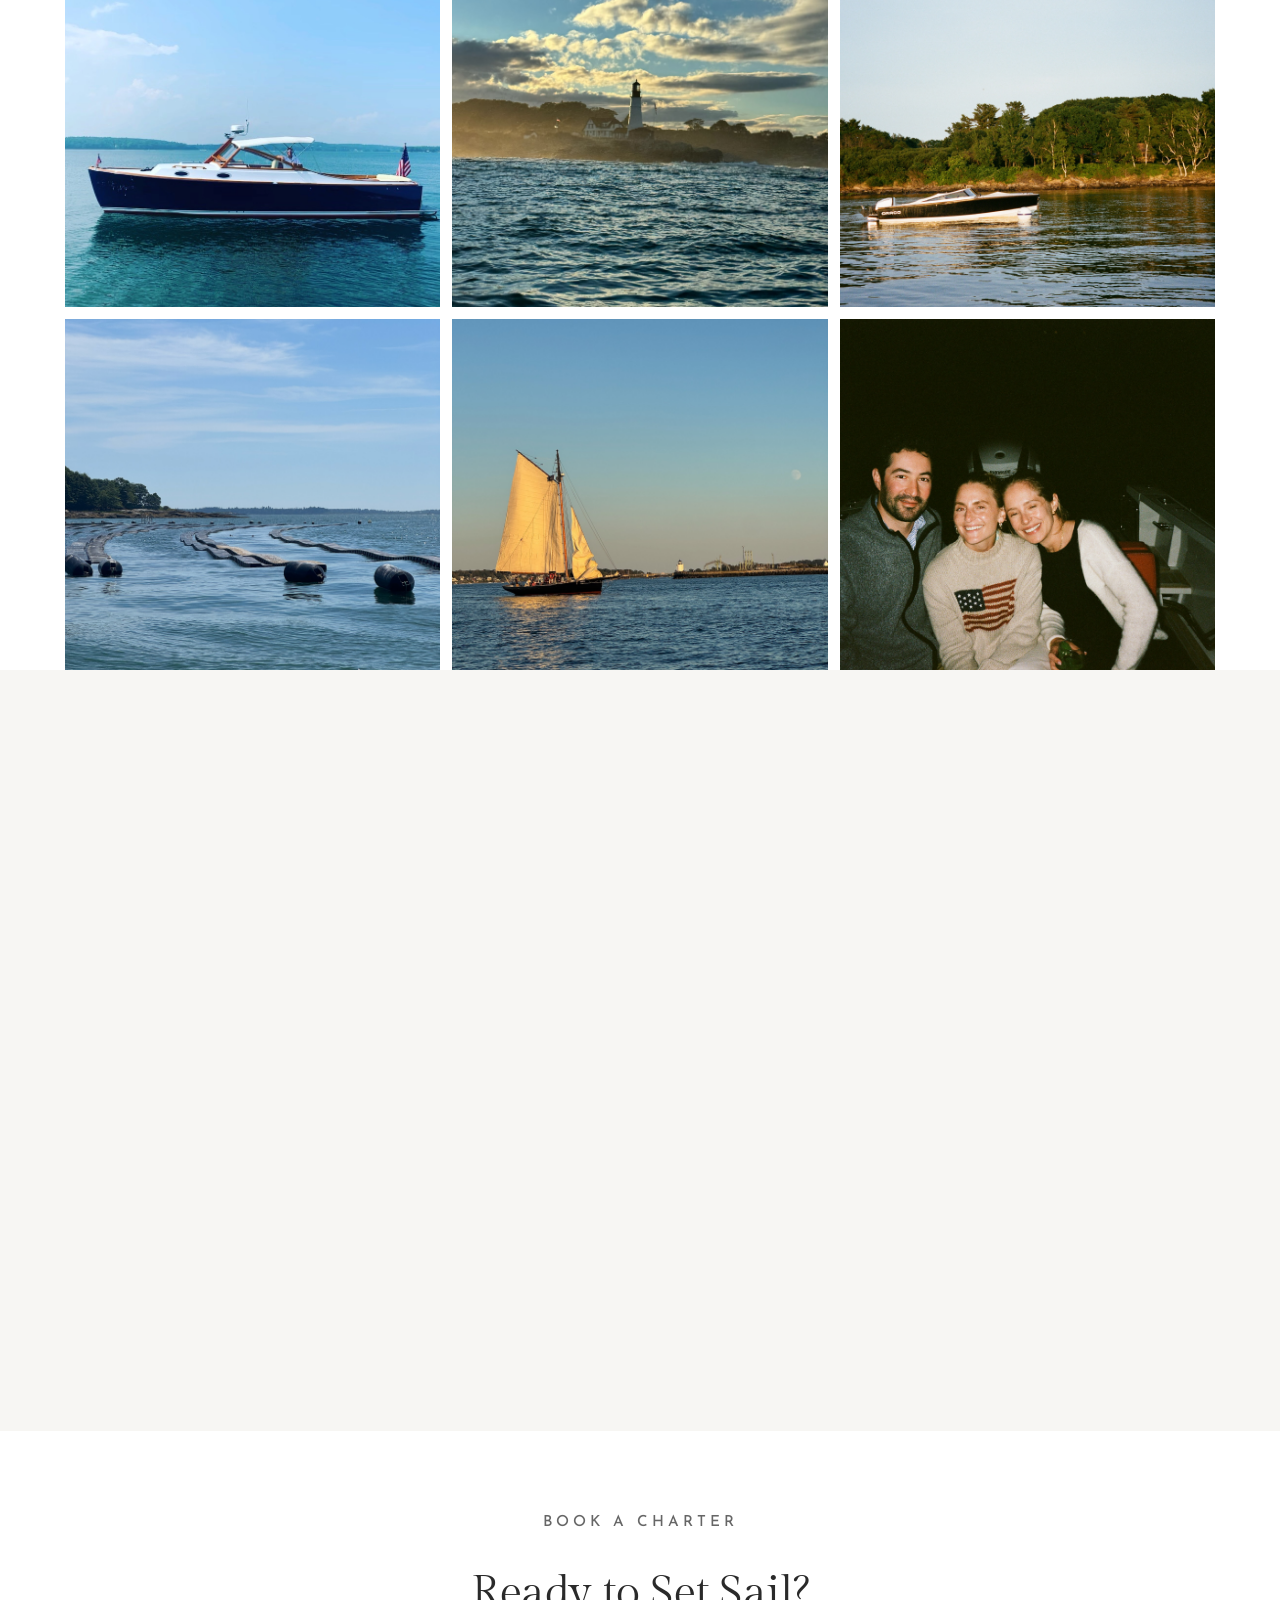
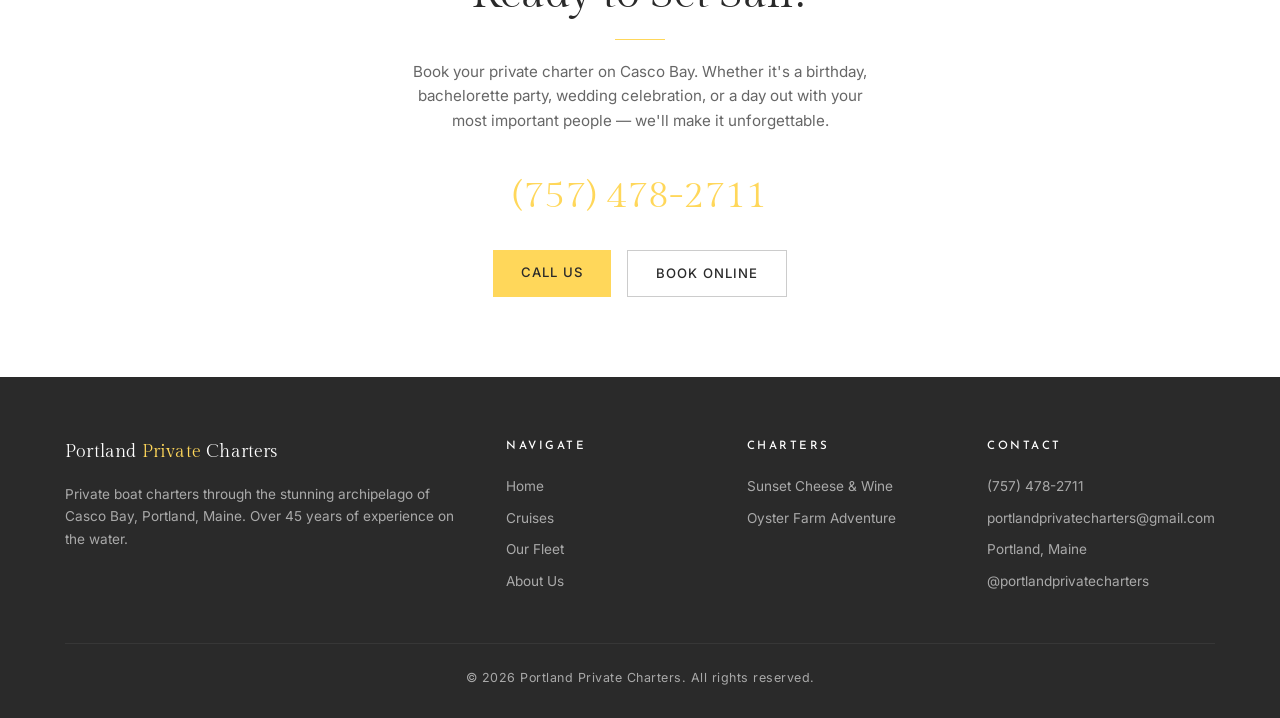
==== commit bad9246e: "SEO: improve meta description for better Google snippet" ====
--- a/index.html
+++ b/index.html
@@ -4,7 +4,7 @@
   <meta charset="UTF-8">
   <meta name="viewport" content="width=device-width, initial-scale=1.0">
   <title>Portland Private Charters — Casco Bay, Maine</title>
-  <meta name="description" content="Private boat charters on Casco Bay, Portland Maine. Over 45 years of experience on the water. Unforgettable cruises through the islands.">
+  <meta name="description" content="Portland Private Charters offers private boat tours on Casco Bay, Maine. Oyster farm adventures, sunset wine cruises, and island exploration with USCG licensed captains. Book your charter today.">
   <meta name="google-site-verification" content="T_Ob8EsrsDjXgoXeAlfzRJmqXY3dHGzqJsngGBYHQjo" />
   <link rel="canonical" href="https://portlandprivatecharters.com/">
 
@@ -12,7 +12,7 @@
   <meta property="og:type" content="website">
   <meta property="og:url" content="https://portlandprivatecharters.com/">
   <meta property="og:title" content="Portland Private Charters — Casco Bay, Maine">
-  <meta property="og:description" content="Private boat charters on Casco Bay, Portland Maine. Cruise the islands, harvest oysters, and taste the real Maine coast.">
+  <meta property="og:description" content="Portland Private Charters offers private boat tours on Casco Bay, Maine. Oyster farm adventures, sunset wine cruises, and island exploration with USCG licensed captains.">
   <meta property="og:image" content="https://portlandprivatecharters.com/images/831530010036-2.jpg">
 
   <!-- Twitter -->
